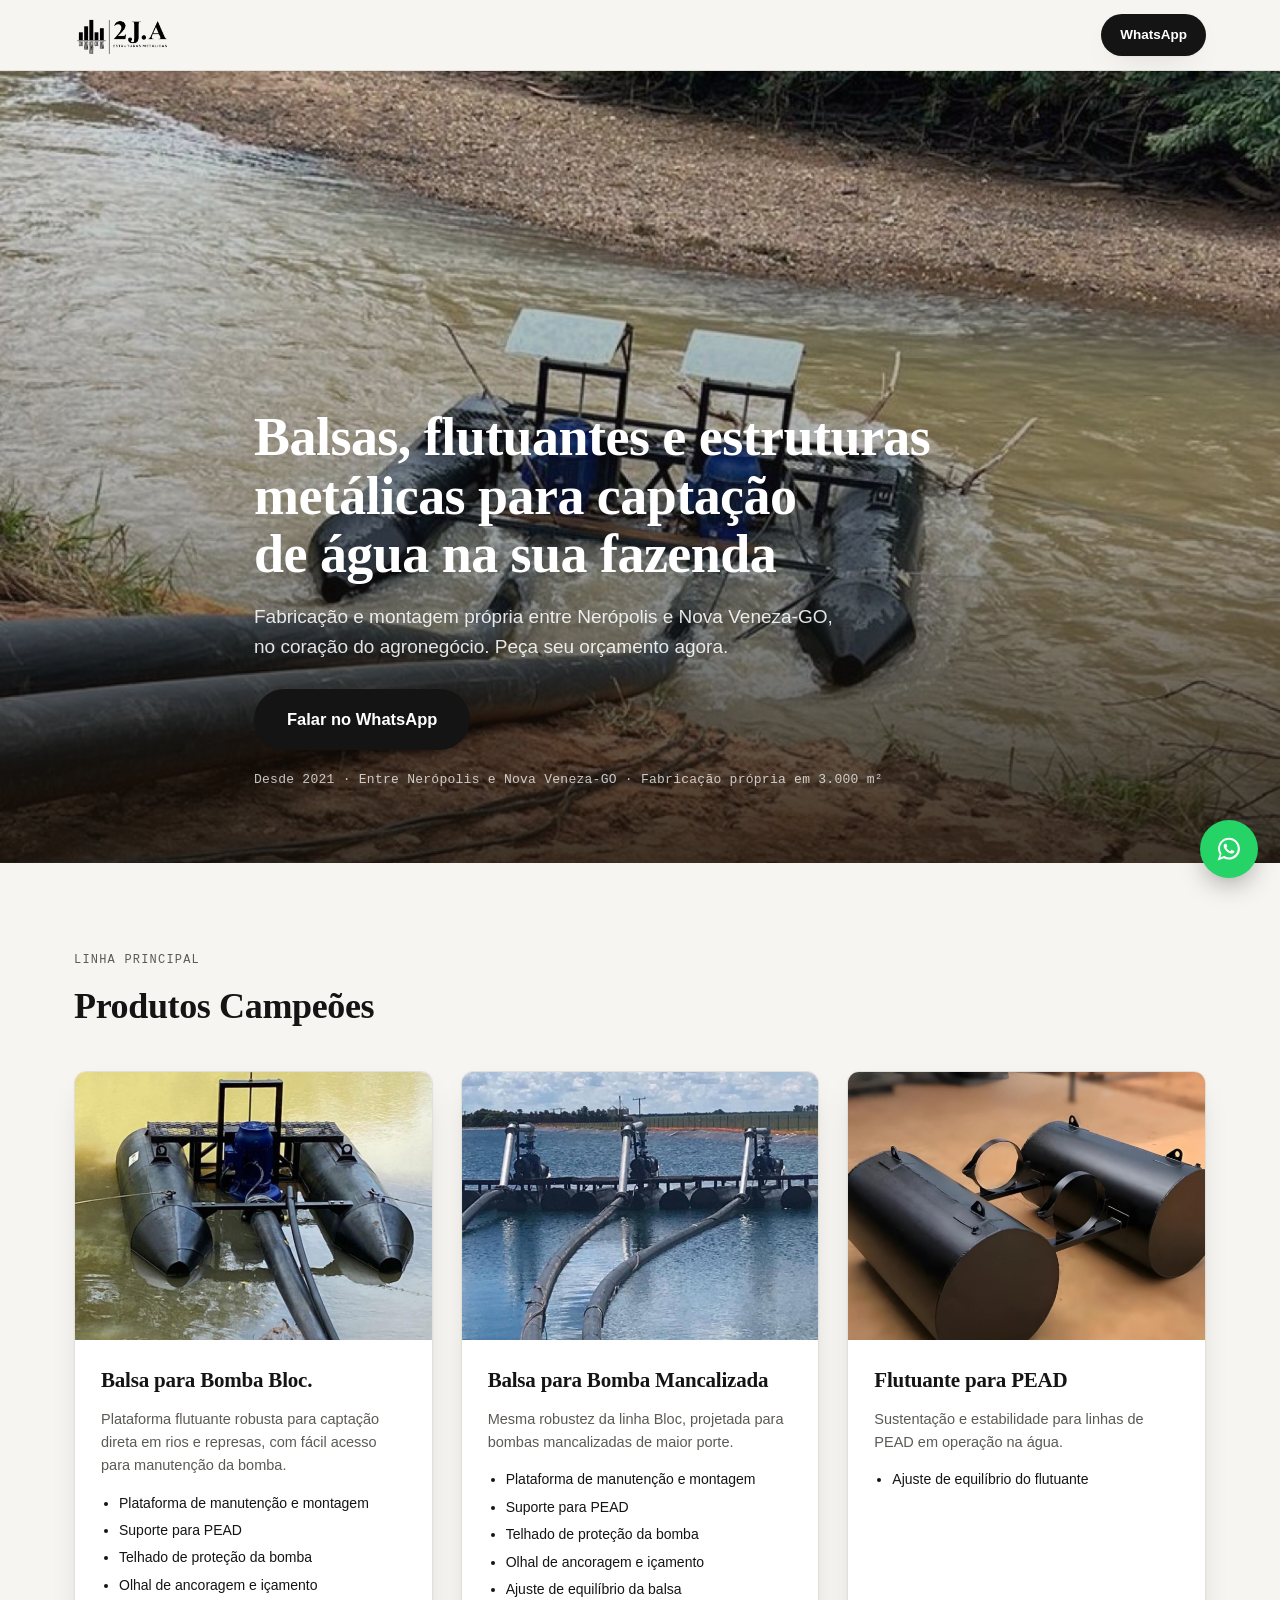
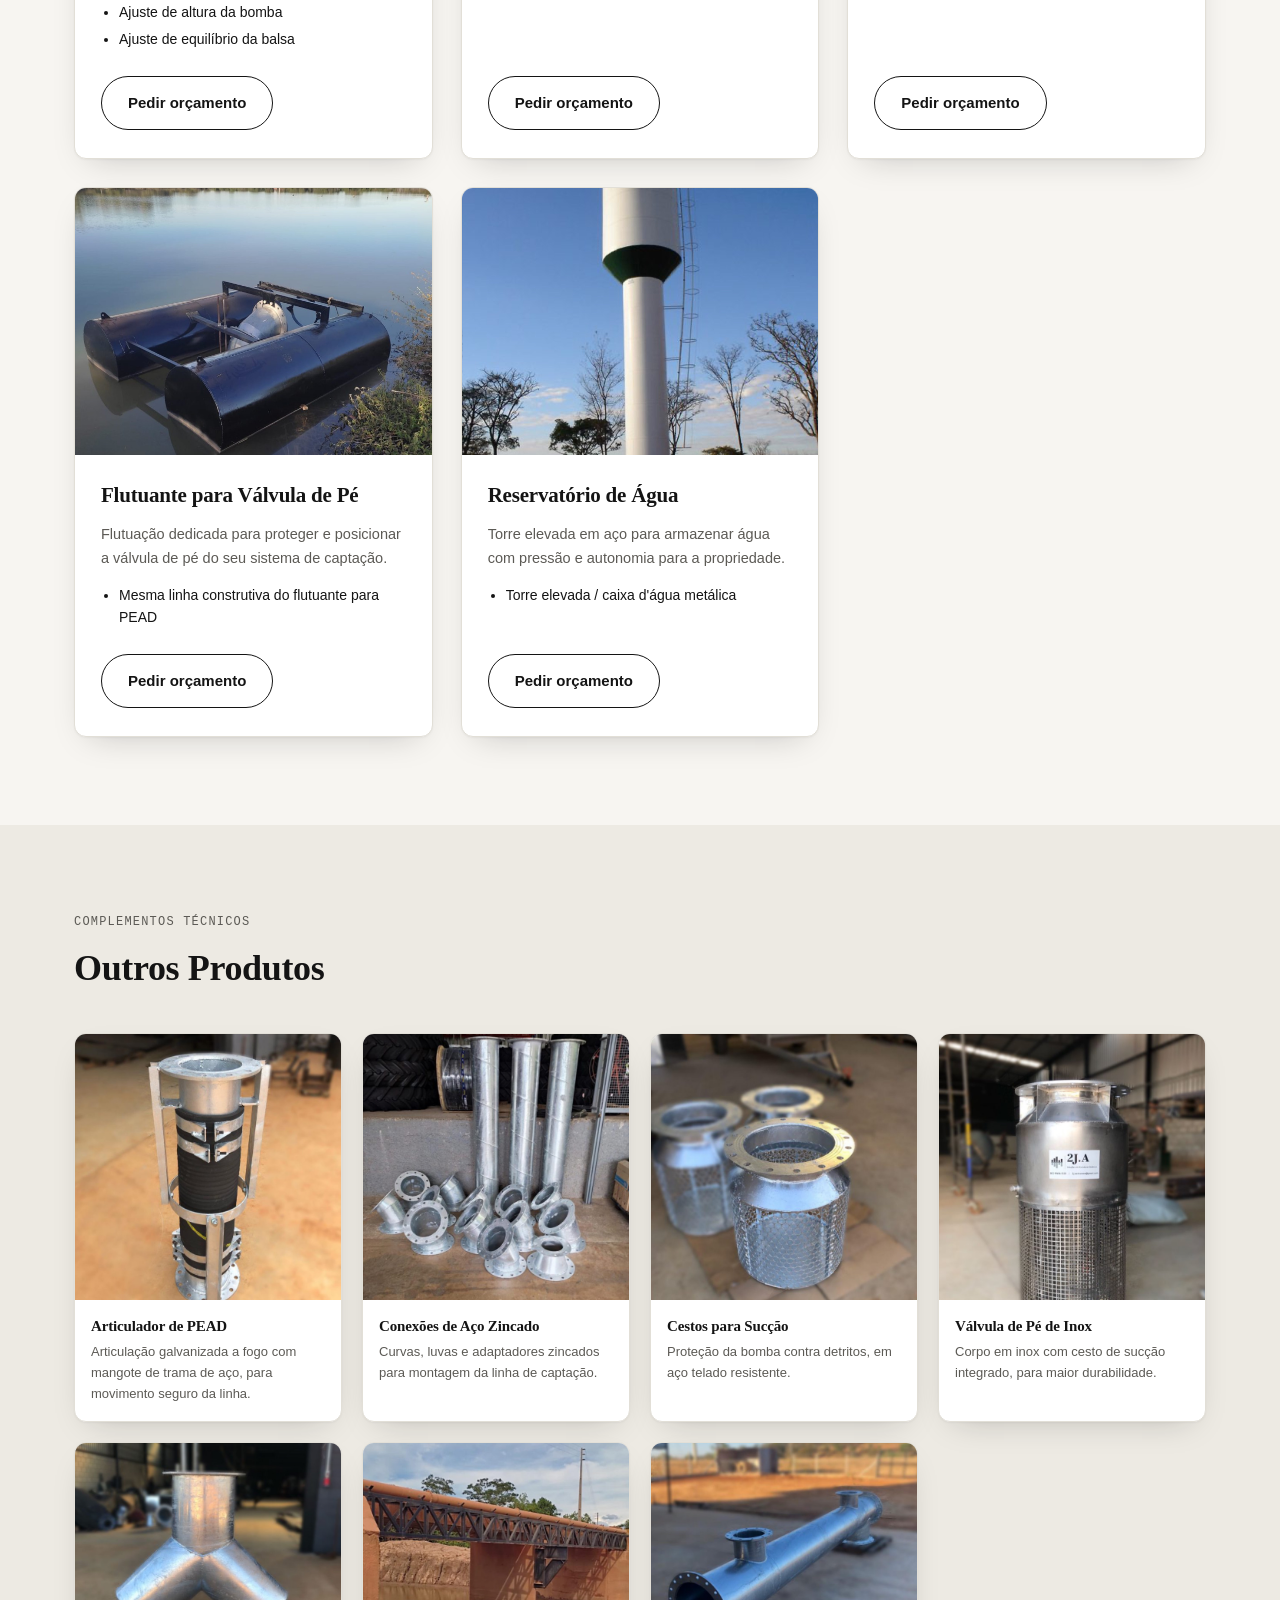
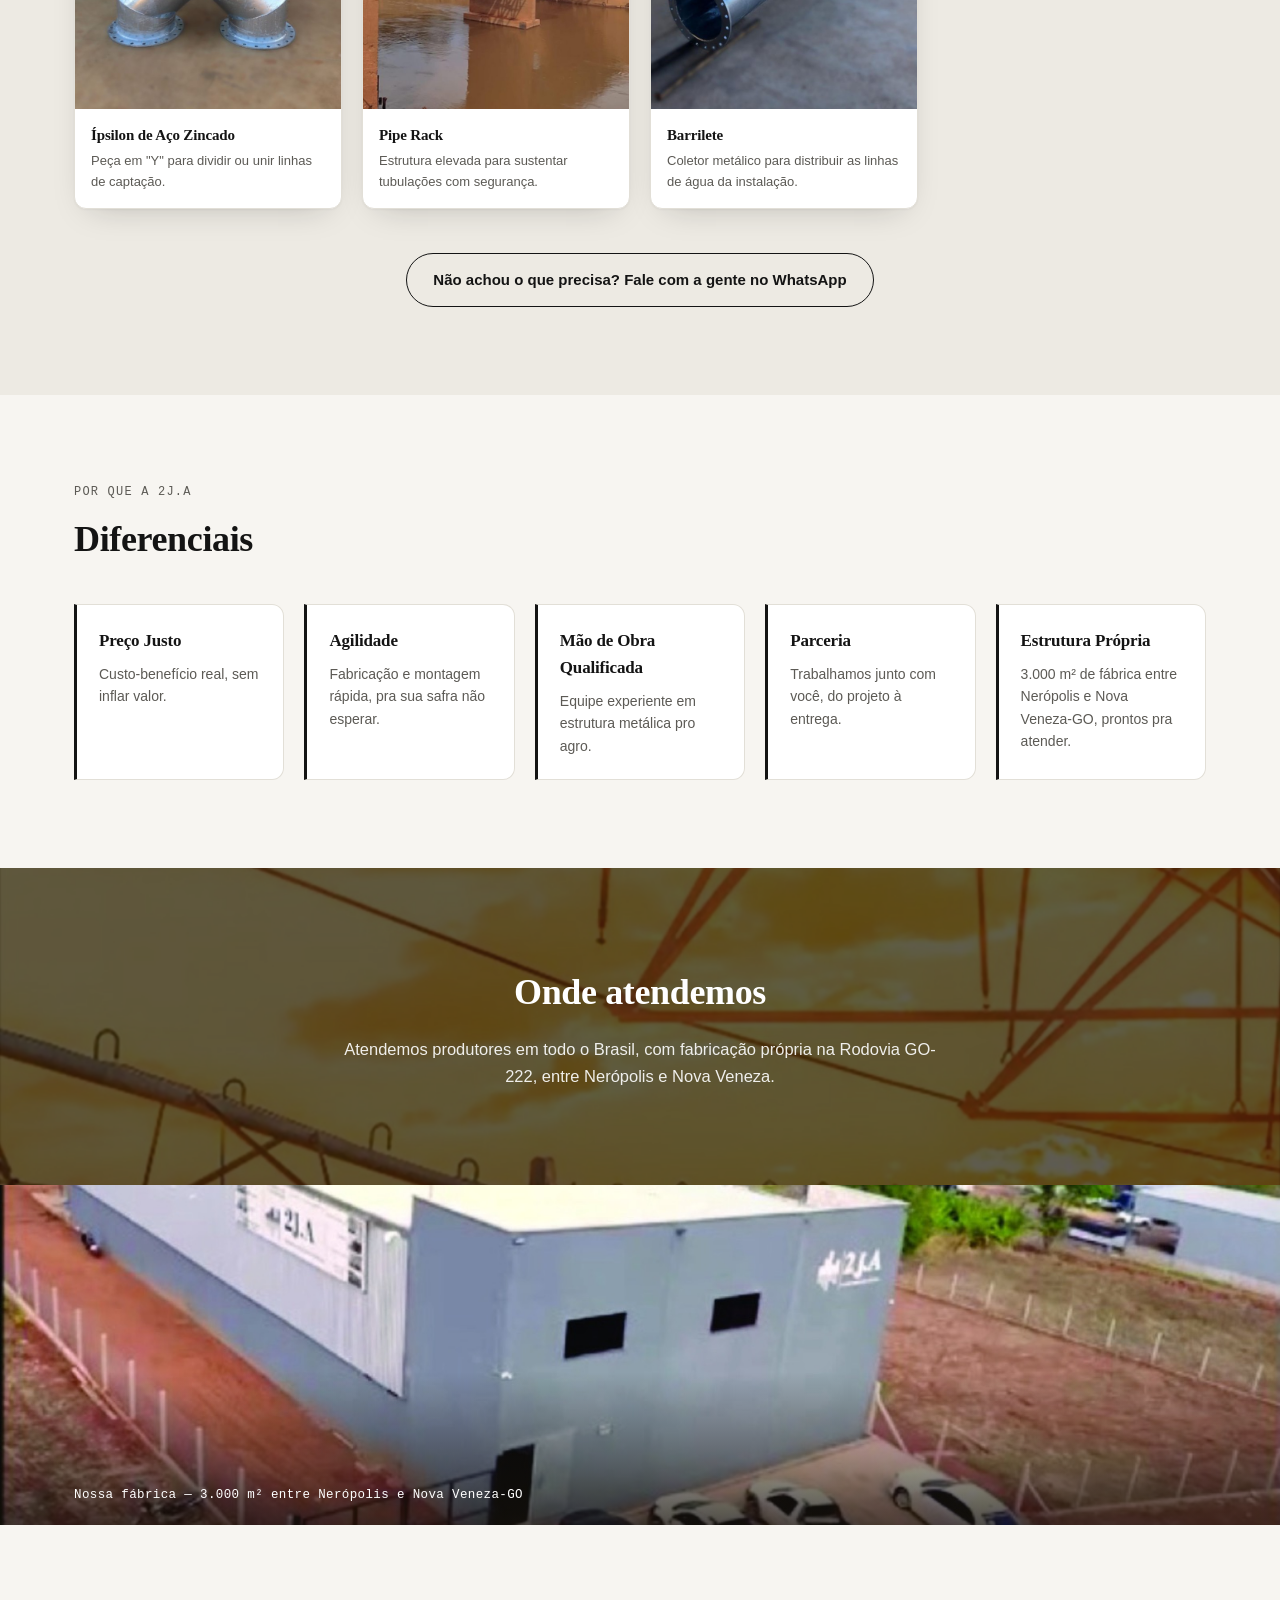
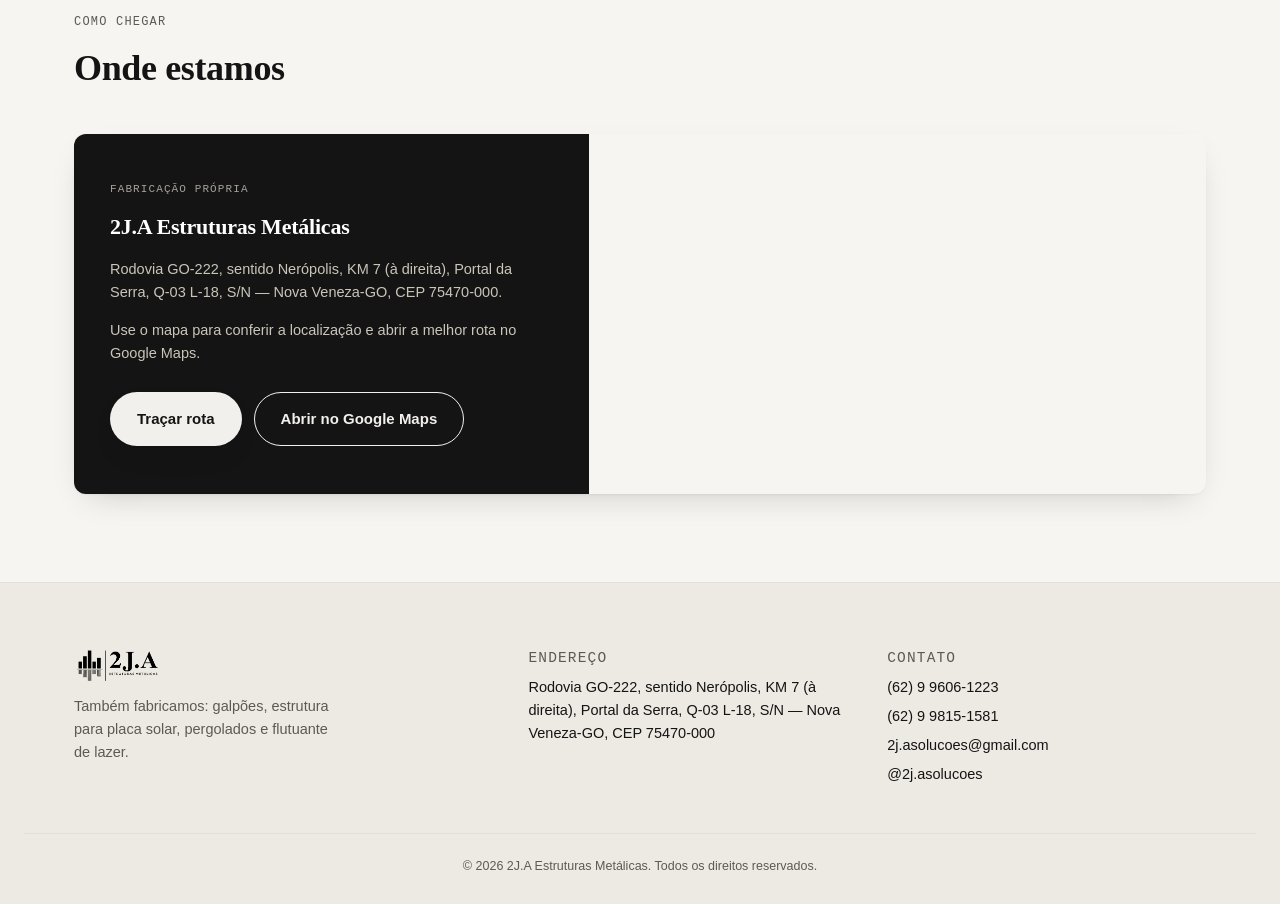
==== index.html @ 4ff26c5c "Implement v1 site + fix logo contrast, monochrome palette, product pages, map - Build index.html/sty" ====
<!DOCTYPE html>
<html lang="pt-BR">
<head>
<meta charset="UTF-8">
<meta name="viewport" content="width=device-width, initial-scale=1.0">
<title>2J.A Estruturas Metálicas | Balsas e Estruturas para Captação de Água na Irrigação — Nerópolis / Nova Veneza, GO</title>
<meta name="description" content="Fabricação de balsas, flutuantes e estruturas metálicas para captação de água na irrigação agrícola. Atendimento em Goiás. Peça seu orçamento no WhatsApp.">
<link rel="stylesheet" href="styles.css">
</head>
<body>

<header class="site-header">
  <div class="wrap header-inner">
    <a href="#topo" class="logo-link">
      <img src="assets/logo/logo_2ja_transparente.png" alt="2J.A Estruturas Metálicas" class="logo-img">
    </a>
    <a href="#" class="btn btn-accent btn-sm" data-wa="Olá! Quero falar com a 2J.A Estruturas Metálicas.">WhatsApp</a>
  </div>
</header>

<main id="topo">

  <!-- 1. HERO -->
  <section class="hero" style="background-image:url('assets/img/hero-balsa-rio.jpg')">
    <div class="hero-scrim"></div>
    <div class="wrap hero-inner">
      <h1 class="hero-headline">Balsas, flutuantes e estruturas metálicas para captação de água na sua fazenda</h1>
      <p class="hero-sub">Fabricação e montagem própria entre Nerópolis e Nova Veneza-GO, no coração do agronegócio. Peça seu orçamento agora.</p>
      <a href="#" class="btn btn-accent btn-lg" data-wa="Olá! Quero falar com a 2J.A Estruturas Metálicas.">Falar no WhatsApp</a>
      <p class="hero-trust">Desde 2021 · Entre Nerópolis e Nova Veneza-GO · Fabricação própria em 3.000 m²</p>
    </div>
  </section>

  <!-- 2. PRODUTOS CAMPEÕES -->
  <section class="section campeoes" id="produtos">
    <div class="wrap">
      <p class="eyebrow">Linha principal</p>
      <h2 class="section-title">Produtos Campeões</h2>

      <div class="champ-grid">

        <article class="champ-card">
          <a href="produtos/balsa-bomba-bloc.html" class="champ-photo" style="background-image:url('assets/img/produto-balsa-bloc.jpg')" aria-label="Ver detalhes: Balsa para Bomba Bloc."></a>
          <div class="champ-body">
            <h3><a href="produtos/balsa-bomba-bloc.html">Balsa para Bomba Bloc.</a></h3>
            <p class="gancho">Plataforma flutuante robusta para captação direta em rios e represas, com fácil acesso para manutenção da bomba.</p>
            <ul class="bullets">
              <li>Plataforma de manutenção e montagem</li>
              <li>Suporte para PEAD</li>
              <li>Telhado de proteção da bomba</li>
              <li>Olhal de ancoragem e içamento</li>
              <li>Ajuste de altura da bomba</li>
              <li>Ajuste de equilíbrio da balsa</li>
            </ul>
            <a href="#" class="btn btn-outline" data-wa="Olá! Vim pelo site e quero um orçamento para a Balsa para Bomba Bloc.">Pedir orçamento</a>
          </div>
        </article>

        <article class="champ-card">
          <a href="produtos/balsa-bomba-mancalizada.html" class="champ-photo" style="background-image:url('assets/img/produto-balsa-mancalizada.jpg')" aria-label="Ver detalhes: Balsa para Bomba Mancalizada"></a>
          <div class="champ-body">
            <h3><a href="produtos/balsa-bomba-mancalizada.html">Balsa para Bomba Mancalizada</a></h3>
            <p class="gancho">Mesma robustez da linha Bloc, projetada para bombas mancalizadas de maior porte.</p>
            <ul class="bullets">
              <li>Plataforma de manutenção e montagem</li>
              <li>Suporte para PEAD</li>
              <li>Telhado de proteção da bomba</li>
              <li>Olhal de ancoragem e içamento</li>
              <li>Ajuste de equilíbrio da balsa</li>
            </ul>
            <a href="#" class="btn btn-outline" data-wa="Olá! Vim pelo site e quero um orçamento para a Balsa para Bomba Mancalizada.">Pedir orçamento</a>
          </div>
        </article>

        <article class="champ-card">
          <a href="produtos/flutuante-pead.html" class="champ-photo" style="background-image:url('assets/img/produto-flutuante-pead.jpg')" aria-label="Ver detalhes: Flutuante para PEAD"></a>
          <div class="champ-body">
            <h3><a href="produtos/flutuante-pead.html">Flutuante para PEAD</a></h3>
            <p class="gancho">Sustentação e estabilidade para linhas de PEAD em operação na água.</p>
            <ul class="bullets">
              <li>Ajuste de equilíbrio do flutuante</li>
            </ul>
            <a href="#" class="btn btn-outline" data-wa="Olá! Vim pelo site e quero um orçamento para o Flutuante para PEAD.">Pedir orçamento</a>
          </div>
        </article>

        <article class="champ-card">
          <a href="produtos/flutuante-valvula-pe.html" class="champ-photo" style="background-image:url('assets/img/produto-flutuante-valvula.jpg')" aria-label="Ver detalhes: Flutuante para Válvula de Pé"></a>
          <div class="champ-body">
            <h3><a href="produtos/flutuante-valvula-pe.html">Flutuante para Válvula de Pé</a></h3>
            <p class="gancho">Flutuação dedicada para proteger e posicionar a válvula de pé do seu sistema de captação.</p>
            <ul class="bullets">
              <li>Mesma linha construtiva do flutuante para PEAD</li>
            </ul>
            <a href="#" class="btn btn-outline" data-wa="Olá! Vim pelo site e quero um orçamento para o Flutuante para Válvula de Pé.">Pedir orçamento</a>
          </div>
        </article>

        <article class="champ-card">
          <a href="produtos/reservatorio-agua.html" class="champ-photo" style="background-image:url('assets/img/produto-reservatorio.jpg')" aria-label="Ver detalhes: Reservatório de Água"></a>
          <div class="champ-body">
            <h3><a href="produtos/reservatorio-agua.html">Reservatório de Água</a></h3>
            <p class="gancho">Torre elevada em aço para armazenar água com pressão e autonomia para a propriedade.</p>
            <ul class="bullets">
              <li>Torre elevada / caixa d'água metálica</li>
            </ul>
            <a href="#" class="btn btn-outline" data-wa="Olá! Vim pelo site e quero um orçamento para um Reservatório de Água.">Pedir orçamento</a>
          </div>
        </article>

      </div>
    </div>
  </section>

  <!-- 3. OUTROS PRODUTOS -->
  <section class="section outros">
    <div class="wrap">
      <p class="eyebrow">Complementos técnicos</p>
      <h2 class="section-title">Outros Produtos</h2>

      <div class="outros-grid">
        <a class="outros-item" href="produtos/articulador-pead.html">
          <div class="outros-photo" style="background-image:url('assets/img/outros-articulador-pead.jpg')"></div>
          <h4>Articulador de PEAD</h4>
          <p>Articulação galvanizada a fogo com mangote de trama de aço, para movimento seguro da linha.</p>
        </a>
        <a class="outros-item" href="produtos/conexoes-aco-zincado.html">
          <div class="outros-photo" style="background-image:url('assets/img/outros-conexoes-zincado.jpg')"></div>
          <h4>Conexões de Aço Zincado</h4>
          <p>Curvas, luvas e adaptadores zincados para montagem da linha de captação.</p>
        </a>
        <a class="outros-item" href="produtos/cestos-succao.html">
          <div class="outros-photo" style="background-image:url('assets/img/outros-cestos-succao.jpg')"></div>
          <h4>Cestos para Sucção</h4>
          <p>Proteção da bomba contra detritos, em aço telado resistente.</p>
        </a>
        <a class="outros-item" href="produtos/valvula-pe-inox.html">
          <div class="outros-photo" style="background-image:url('assets/img/outros-valvula-inox.jpg')"></div>
          <h4>Válvula de Pé de Inox</h4>
          <p>Corpo em inox com cesto de sucção integrado, para maior durabilidade.</p>
        </a>
        <a class="outros-item" href="produtos/ipsilon-aco-zincado.html">
          <div class="outros-photo" style="background-image:url('assets/img/outros-ipsilon-zincado.jpg')"></div>
          <h4>Ípsilon de Aço Zincado</h4>
          <p>Peça em "Y" para dividir ou unir linhas de captação.</p>
        </a>
        <a class="outros-item" href="produtos/pipe-rack.html">
          <div class="outros-photo" style="background-image:url('assets/img/outros-pipe-rack.jpg')"></div>
          <h4>Pipe Rack</h4>
          <p>Estrutura elevada para sustentar tubulações com segurança.</p>
        </a>
        <a class="outros-item" href="produtos/barrilete.html">
          <div class="outros-photo" style="background-image:url('assets/img/outros-barrilete.jpg')"></div>
          <h4>Barrilete</h4>
          <p>Coletor metálico para distribuir as linhas de água da instalação.</p>
        </a>
      </div>

      <div class="outros-cta">
        <a href="#" class="btn btn-outline" data-wa="Olá! Vim pelo site da 2J.A e quero saber mais sobre os produtos de vocês.">Não achou o que precisa? Fale com a gente no WhatsApp</a>
      </div>
    </div>
  </section>

  <!-- 4. DIFERENCIAIS -->
  <section class="section diferenciais">
    <div class="wrap">
      <p class="eyebrow">Por que a 2J.A</p>
      <h2 class="section-title">Diferenciais</h2>

      <div class="dif-grid">
        <div class="dif-card">
          <h3>Preço Justo</h3>
          <p>Custo-benefício real, sem inflar valor.</p>
        </div>
        <div class="dif-card">
          <h3>Agilidade</h3>
          <p>Fabricação e montagem rápida, pra sua safra não esperar.</p>
        </div>
        <div class="dif-card">
          <h3>Mão de Obra Qualificada</h3>
          <p>Equipe experiente em estrutura metálica pro agro.</p>
        </div>
        <div class="dif-card">
          <h3>Parceria</h3>
          <p>Trabalhamos junto com você, do projeto à entrega.</p>
        </div>
        <div class="dif-card">
          <h3>Estrutura Própria</h3>
          <p>3.000 m² de fábrica entre Nerópolis e Nova Veneza-GO, prontos pra atender.</p>
        </div>
      </div>
    </div>
  </section>

  <!-- 5. AREA DE ATUACAO -->
  <section class="atuacao" style="background-image:url('assets/img/area-atuacao-bg.jpg')">
    <div class="atuacao-scrim"></div>
    <div class="wrap atuacao-inner">
      <h2 class="section-title">Onde atendemos</h2>
      <p>Atendemos produtores em todo o Brasil, com fabricação própria na Rodovia GO-222, entre Nerópolis e Nova Veneza.</p>
    </div>
  </section>

  <!-- FABRICA -->
  <div class="fabrica-band" style="background-image:url('assets/img/fabrica-aerea.jpg')">
    <div class="fabrica-caption">Nossa fábrica — 3.000 m² entre Nerópolis e Nova Veneza-GO</div>
  </div>

  <!-- LOCALIZACAO -->
  <section class="section local">
    <div class="wrap">
      <p class="eyebrow">Como chegar</p>
      <h2 class="section-title">Onde estamos</h2>

      <div class="local-grid">
        <div class="local-card">
          <p class="local-eyebrow">Fabricação própria</p>
          <h3>2J.A Estruturas Metálicas</h3>
          <p class="local-endereco">Rodovia GO-222, sentido Nerópolis, KM 7 (à direita), Portal da Serra, Q-03 L-18, S/N — Nova Veneza-GO, CEP 75470-000.</p>
          <p class="local-endereco">Use o mapa para conferir a localização e abrir a melhor rota no Google Maps.</p>
          <div class="local-actions">
            <a class="btn btn-accent" href="https://www.google.com/maps/dir/?api=1&destination=Rodovia%20GO-222%2C%20Km%207%2C%20Portal%20da%20Serra%2C%20Nova%20Veneza%20-%20GO%2C%2075470-000" target="_blank" rel="noopener">Traçar rota</a>
            <a class="btn btn-outline" href="https://www.google.com/maps/search/?api=1&query=Rodovia%20GO-222%2C%20Km%207%2C%20Portal%20da%20Serra%2C%20Nova%20Veneza%20-%20GO%2C%2075470-000" target="_blank" rel="noopener">Abrir no Google Maps</a>
          </div>
        </div>
        <div class="local-map">
          <iframe
            src="https://www.openstreetmap.org/export/embed.html?bbox=-49.300%2C-16.409%2C-49.240%2C-16.369&layer=mapnik&marker=-16.389%2C-49.270"
            title="Mapa aproximado — 2J.A Estruturas Metálicas, Rodovia GO-222 entre Nerópolis e Nova Veneza-GO"
            loading="lazy"></iframe>
        </div>
      </div>
    </div>
  </section>

</main>

<!-- 6. RODAPE -->
<footer class="site-footer">
  <div class="wrap footer-inner">

    <div class="footer-col">
      <img src="assets/logo/logo_2ja_transparente.png" alt="2J.A Estruturas Metálicas" class="footer-logo">
      <p class="footer-extra">Também fabricamos: galpões, estrutura para placa solar, pergolados e flutuante de lazer.</p>
    </div>

    <div class="footer-col">
      <p class="footer-label">Endereço</p>
      <p>Rodovia GO-222, sentido Nerópolis, KM 7 (à direita), Portal da Serra, Q-03 L-18, S/N — Nova Veneza-GO, CEP 75470-000</p>
    </div>

    <div class="footer-col">
      <p class="footer-label">Contato</p>
      <p><a href="#" data-wa="Olá! Quero falar com a 2J.A Estruturas Metálicas.">(62) 9 9606-1223</a></p>
      <p><a href="#" data-wa="Olá! Quero falar com a 2J.A Estruturas Metálicas.">(62) 9 9815-1581</a></p>
      <p><a href="mailto:2j.asolucoes@gmail.com">2j.asolucoes@gmail.com</a></p>
      <p><a href="https://instagram.com/2j.asolucoes" target="_blank" rel="noopener">@2j.asolucoes</a></p>
    </div>

  </div>
  <p class="copyright">© 2026 2J.A Estruturas Metálicas. Todos os direitos reservados.</p>
</footer>

<a href="#" class="wa-float" data-wa="Olá! Quero falar com a 2J.A Estruturas Metálicas." aria-label="Falar no WhatsApp">
  <svg viewBox="0 0 32 32" width="28" height="28" fill="currentColor" aria-hidden="true"><path d="M16.001 3C9.11 3 3.5 8.607 3.5 15.5c0 2.44.71 4.71 1.94 6.63L3 29l7.05-2.4a12.4 12.4 0 0 0 5.95 1.5c6.89 0 12.5-5.607 12.5-12.5S22.89 3 16 3zm0 22.6c-1.94 0-3.75-.53-5.3-1.46l-.38-.22-4.19 1.43 1.4-4.09-.25-.4a10.05 10.05 0 0 1-1.56-5.36c0-5.6 4.55-10.15 10.15-10.15s10.15 4.55 10.15 10.15S21.6 25.6 16 25.6zm5.55-7.6c-.3-.15-1.78-.88-2.06-.98-.28-.1-.48-.15-.68.15-.2.3-.78.98-.96 1.18-.18.2-.35.22-.65.08-.3-.15-1.27-.47-2.42-1.5-.9-.8-1.5-1.79-1.68-2.09-.18-.3-.02-.46.13-.6.14-.14.3-.35.45-.53.15-.18.2-.3.3-.5.1-.2.05-.38-.02-.53-.08-.15-.68-1.65-.94-2.26-.25-.6-.5-.5-.68-.51h-.58c-.2 0-.53.08-.8.38-.28.3-1.05 1.02-1.05 2.5s1.08 2.9 1.23 3.1c.15.2 2.13 3.25 5.16 4.56.72.31 1.28.5 1.72.64.72.23 1.38.2 1.9.12.58-.09 1.78-.73 2.03-1.43.25-.7.25-1.3.18-1.43-.08-.13-.28-.2-.58-.35z"/></svg>
</a>

<script src="script.js"></script>
</body>
</html>
---- styles.css ----
:root{
  --bg:#F7F5F1;
  --surface:#FFFFFF;
  --surface-2:#EDEAE3;
  --text:#141414;
  --text-muted:#5C5A55;
  --accent:#141414;
  --accent-ink:#FFFFFF;
  --accent-2:#5C5A55;
  --line:#E2DFD7;
  --line-strong:#C9C5B9;
  --shadow:0 1px 2px rgba(20,20,20,.04), 0 12px 32px -16px rgba(20,20,20,.25);
  --radius:12px;
  --font-display:Georgia,"Iowan Old Style","Palatino Linotype",serif;
  --font-body:-apple-system,BlinkMacSystemFont,"Segoe UI",Roboto,Helvetica,Arial,sans-serif;
  --font-data:ui-monospace,"SF Mono",Menlo,Consolas,monospace;
}

@media (prefers-color-scheme: dark){
  :root{
    --bg:#141414;
    --surface:#1C1C1C;
    --surface-2:#242424;
    --text:#F2F0EC;
    --text-muted:#A6A29A;
    --accent:#F2F0EC;
    --accent-ink:#141414;
    --accent-2:#A6A29A;
    --line:#333333;
    --line-strong:#444444;
    --shadow:0 1px 2px rgba(0,0,0,.35), 0 12px 32px -16px rgba(0,0,0,.6);
  }
}

*{box-sizing:border-box;}
html{scroll-behavior:smooth;}
body{
  margin:0;
  background:var(--bg);
  color:var(--text);
  font-family:var(--font-body);
  font-size:16px;
  line-height:1.6;
  -webkit-font-smoothing:antialiased;
}
img{max-width:100%;display:block;}
a{color:inherit;}
.wrap{max-width:1180px;margin:0 auto;padding:0 24px;}

h1,h2,h3,h4{font-family:var(--font-display);font-weight:700;margin:0 0 .5em;letter-spacing:-.01em;}
p{margin:0 0 1em;}

.eyebrow{
  font-family:var(--font-data);
  font-size:12px;
  letter-spacing:.1em;
  text-transform:uppercase;
  color:var(--accent-2);
  margin:0 0 8px;
}
.section-title{font-size:clamp(26px,3.2vw,36px);margin-bottom:.4em;}

/* ---- Buttons ---- */
.btn{
  display:inline-flex;
  align-items:center;
  justify-content:center;
  gap:8px;
  text-decoration:none;
  font-family:var(--font-body);
  font-weight:600;
  border-radius:100px;
  padding:14px 26px;
  font-size:15px;
  border:1.5px solid transparent;
  cursor:pointer;
  transition:transform .15s ease, box-shadow .15s ease, background .15s ease;
}
.btn:hover{transform:translateY(-1px);}
.btn-accent{background:var(--accent);color:var(--accent-ink);box-shadow:var(--shadow);}
.btn-accent:hover{box-shadow:0 16px 32px -14px rgba(20,20,20,.45);}
.btn-outline{background:transparent;border-color:var(--accent);color:var(--accent);}
.btn-outline:hover{background:var(--accent);color:var(--accent-ink);}
.btn-sm{padding:9px 18px;font-size:13.5px;}
.btn-lg{padding:16px 32px;font-size:16.5px;}

/* ---- Header ---- */
.site-header{
  position:sticky;top:0;z-index:50;
  background:color-mix(in srgb, var(--bg) 88%, transparent);
  backdrop-filter:blur(10px);
  border-bottom:1px solid var(--line);
}
.header-inner{display:flex;align-items:center;justify-content:space-between;padding:14px 24px;}
.logo-img{height:38px;width:auto;filter:brightness(0) saturate(100%);}
@media (prefers-color-scheme: dark){ .logo-img{filter:none;} }

/* ---- Hero ---- */
.hero{
  position:relative;
  min-height:88vh;
  display:flex;
  align-items:flex-end;
  background-size:cover;
  background-position:center;
  color:#fff;
}
.hero-scrim{
  position:absolute;inset:0;
  background:linear-gradient(180deg, rgba(20,16,10,.15) 0%, rgba(20,16,10,.35) 55%, rgba(20,16,10,.82) 100%);
}
.hero-inner{position:relative;padding:64px 24px 72px;max-width:820px;}
.hero-headline{
  font-size:clamp(32px,5vw,54px);
  line-height:1.08;
  margin-bottom:.35em;
  text-wrap:balance;
}
.hero-sub{font-size:clamp(16px,1.6vw,19px);color:rgba(255,255,255,.88);max-width:56ch;margin-bottom:1.4em;}
.hero-trust{
  margin:20px 0 0;
  font-family:var(--font-data);
  font-size:13px;
  letter-spacing:.02em;
  color:rgba(255,255,255,.75);
}

/* ---- Sections ---- */
.section{padding:88px 0;}
.section.outros{background:var(--surface-2);}

/* ---- Champion cards ---- */
.champ-grid{
  display:grid;
  grid-template-columns:repeat(auto-fit, minmax(300px,1fr));
  gap:28px;
  margin-top:36px;
}
.champ-card{
  background:var(--surface);
  border:1px solid var(--line);
  border-radius:var(--radius);
  overflow:hidden;
  box-shadow:var(--shadow);
  display:flex;
  flex-direction:column;
}
.champ-photo{
  display:block;
  aspect-ratio:4/3;
  background-size:cover;
  background-position:center;
  transition:opacity .15s ease;
}
.champ-photo:hover{opacity:.88;}
.champ-body{padding:24px 26px 28px;display:flex;flex-direction:column;flex:1;}
.champ-body h3{font-size:21px;}
.champ-body h3 a{text-decoration:none;color:inherit;}
.champ-body h3 a:hover{color:var(--accent-2);}
.gancho{color:var(--text-muted);font-size:14.5px;margin-bottom:14px;}
.bullets{margin:0 0 20px;padding-left:18px;font-size:14px;color:var(--text);flex:1;}
.bullets li{margin-bottom:5px;}
.champ-body .btn{align-self:flex-start;}

/* ---- Outros produtos ---- */
.outros-grid{
  display:grid;
  grid-template-columns:repeat(auto-fill, minmax(220px,1fr));
  gap:20px;
  margin-top:36px;
}
.outros-item{
  display:block;
  background:var(--surface);
  border:1px solid var(--line);
  border-radius:var(--radius);
  overflow:hidden;
  box-shadow:var(--shadow);
  text-decoration:none;
  color:inherit;
  transition:transform .15s ease, box-shadow .15s ease;
}
.outros-item:hover{transform:translateY(-2px);box-shadow:0 16px 32px -16px rgba(20,20,20,.35);}
.outros-photo{aspect-ratio:1/1;background-size:cover;background-position:center;}
.outros-item h4{font-size:15px;margin:14px 16px 4px;}
.outros-item p{font-size:13px;color:var(--text-muted);margin:0 16px 16px;}
.outros-cta{text-align:center;margin-top:44px;}

/* ---- Diferenciais ---- */
.dif-grid{
  display:grid;
  grid-template-columns:repeat(auto-fit, minmax(200px,1fr));
  gap:20px;
  margin-top:36px;
}
.dif-card{
  background:var(--surface);
  border:1px solid var(--line);
  border-left:3px solid var(--accent);
  border-radius:0 var(--radius) var(--radius) 0;
  padding:22px 22px;
}
.dif-card h3{font-size:17px;}
.dif-card p{font-size:14px;color:var(--text-muted);margin:0;}

/* ---- Area de atuacao ---- */
.atuacao{
  position:relative;
  background-size:cover;
  background-position:center;
  color:#fff;
  padding:96px 0;
}
.atuacao-scrim{position:absolute;inset:0;background:rgba(20,16,10,.68);}
.atuacao-inner{position:relative;text-align:center;max-width:640px;margin:0 auto;}
.atuacao-inner h2{color:#fff;}
.atuacao-inner p{color:rgba(255,255,255,.9);font-size:16.5px;margin:0;}

/* ---- Fabrica band ---- */
.fabrica-band{
  position:relative;
  height:340px;
  background-size:cover;
  background-position:center;
  display:flex;
  align-items:flex-end;
}
.fabrica-band::before{
  content:"";
  position:absolute;inset:0;
  background:linear-gradient(0deg, rgba(20,16,10,.75) 0%, rgba(20,16,10,0) 45%);
}
.fabrica-caption{
  position:relative;
  color:#fff;
  font-family:var(--font-data);
  font-size:12.5px;
  letter-spacing:.03em;
  padding:20px 24px;
  max-width:1180px;
  margin:0 auto;
  width:100%;
  box-sizing:border-box;
}

/* ---- Localizacao ---- */
.local-grid{
  display:grid;
  grid-template-columns:1fr 1.2fr;
  gap:0;
  margin-top:36px;
  border-radius:var(--radius);
  overflow:hidden;
  box-shadow:var(--shadow);
}
.local-card{
  background:#141414;
  color:#F2F0EC;
  padding:40px 36px;
  display:flex;
  flex-direction:column;
  justify-content:center;
}
.local-eyebrow{
  font-family:var(--font-data);
  font-size:11px;
  letter-spacing:.1em;
  text-transform:uppercase;
  color:#A6A29A;
  margin-bottom:10px;
}
.local-card h3{color:#fff;font-size:22px;margin-bottom:14px;}
.local-endereco{color:#C9C5B9;font-size:14.5px;}
.local-actions{display:flex;flex-wrap:wrap;gap:12px;margin-top:12px;}
.local-card .btn-accent{background:#F2F0EC;color:#141414;}
.local-card .btn-outline{border-color:#F2F0EC;color:#F2F0EC;}
.local-card .btn-outline:hover{background:#F2F0EC;color:#141414;}
.local-map{min-height:360px;}
.local-map iframe{width:100%;height:100%;min-height:360px;border:0;display:block;}

@media (max-width:800px){
  .local-grid{grid-template-columns:1fr;}
  .local-map{min-height:280px;}
}

/* ---- Pagina de produto (detalhe) ---- */
.voltar-link{
  display:inline-block;
  font-family:var(--font-data);
  font-size:13px;
  color:var(--text-muted);
  text-decoration:none;
  margin-bottom:28px;
}
.voltar-link:hover{color:var(--accent);}
.produto-grid{
  display:grid;
  grid-template-columns:1.1fr 1fr;
  gap:48px;
  align-items:center;
}
.produto-foto{
  aspect-ratio:4/3;
  background-size:cover;
  background-position:center;
  border-radius:var(--radius);
  box-shadow:var(--shadow);
}
.produto-info h1{font-size:clamp(28px,3.4vw,38px);margin-bottom:.4em;}
.gancho-lg{font-size:16.5px;color:var(--text-muted);margin-bottom:24px;}
.bullets-lg{margin:0 0 28px;padding-left:20px;font-size:15px;}
.bullets-lg li{margin-bottom:8px;}

@media (max-width:800px){
  .produto-grid{grid-template-columns:1fr;gap:28px;}
}

/* ---- Footer ---- */
.site-footer{background:var(--surface-2);border-top:1px solid var(--line);padding:64px 0 28px;}
.footer-inner{
  display:grid;
  grid-template-columns:1.3fr 1fr 1fr;
  gap:40px;
  margin-bottom:40px;
}
.footer-logo{height:34px;width:auto;margin-bottom:14px;filter:brightness(0) saturate(100%);}
@media (prefers-color-scheme: dark){ .footer-logo{filter:none;} }
.footer-extra{font-size:13px;color:var(--text-muted);max-width:32ch;}
.footer-label{
  font-family:var(--font-data);
  font-size:11px;
  letter-spacing:.08em;
  text-transform:uppercase;
  color:var(--text-muted);
  margin-bottom:10px;
}
.footer-col p{font-size:14.5px;margin:0 0 6px;}
.footer-col a{text-decoration:none;}
.footer-col a:hover{color:var(--accent);}
.copyright{
  text-align:center;
  font-size:12.5px;
  color:var(--text-muted);
  border-top:1px solid var(--line);
  padding-top:22px;
  margin:0 24px;
}

/* ---- Floating WhatsApp ---- */
.wa-float{
  position:fixed;
  right:22px;
  bottom:22px;
  z-index:60;
  width:58px;height:58px;
  border-radius:50%;
  background:#25D366;
  color:#fff;
  display:flex;
  align-items:center;
  justify-content:center;
  box-shadow:0 10px 28px -8px rgba(0,0,0,.45);
  text-decoration:none;
  transition:transform .15s ease;
}
.wa-float:hover{transform:scale(1.06);}

@media (max-width:640px){
  .footer-inner{grid-template-columns:1fr;gap:28px;}
  .section{padding:64px 0;}
  .hero{min-height:78vh;}
}
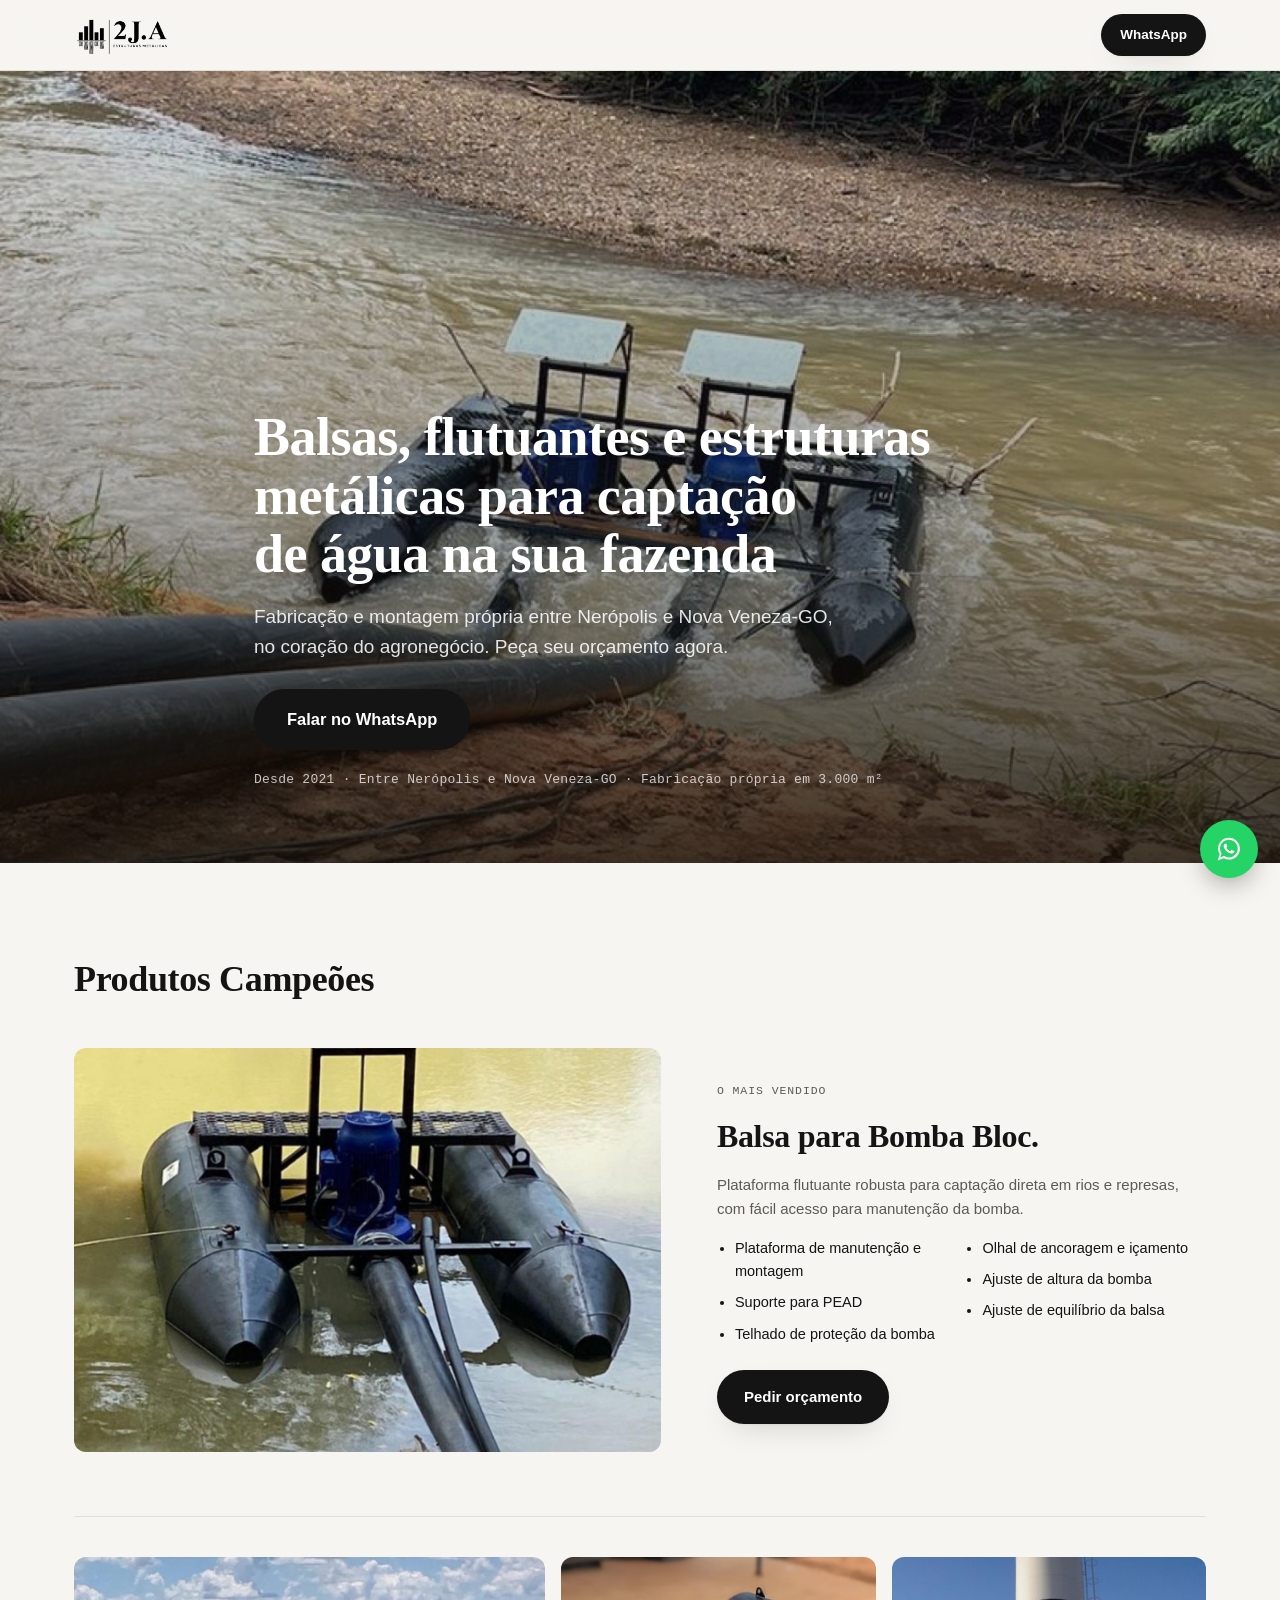
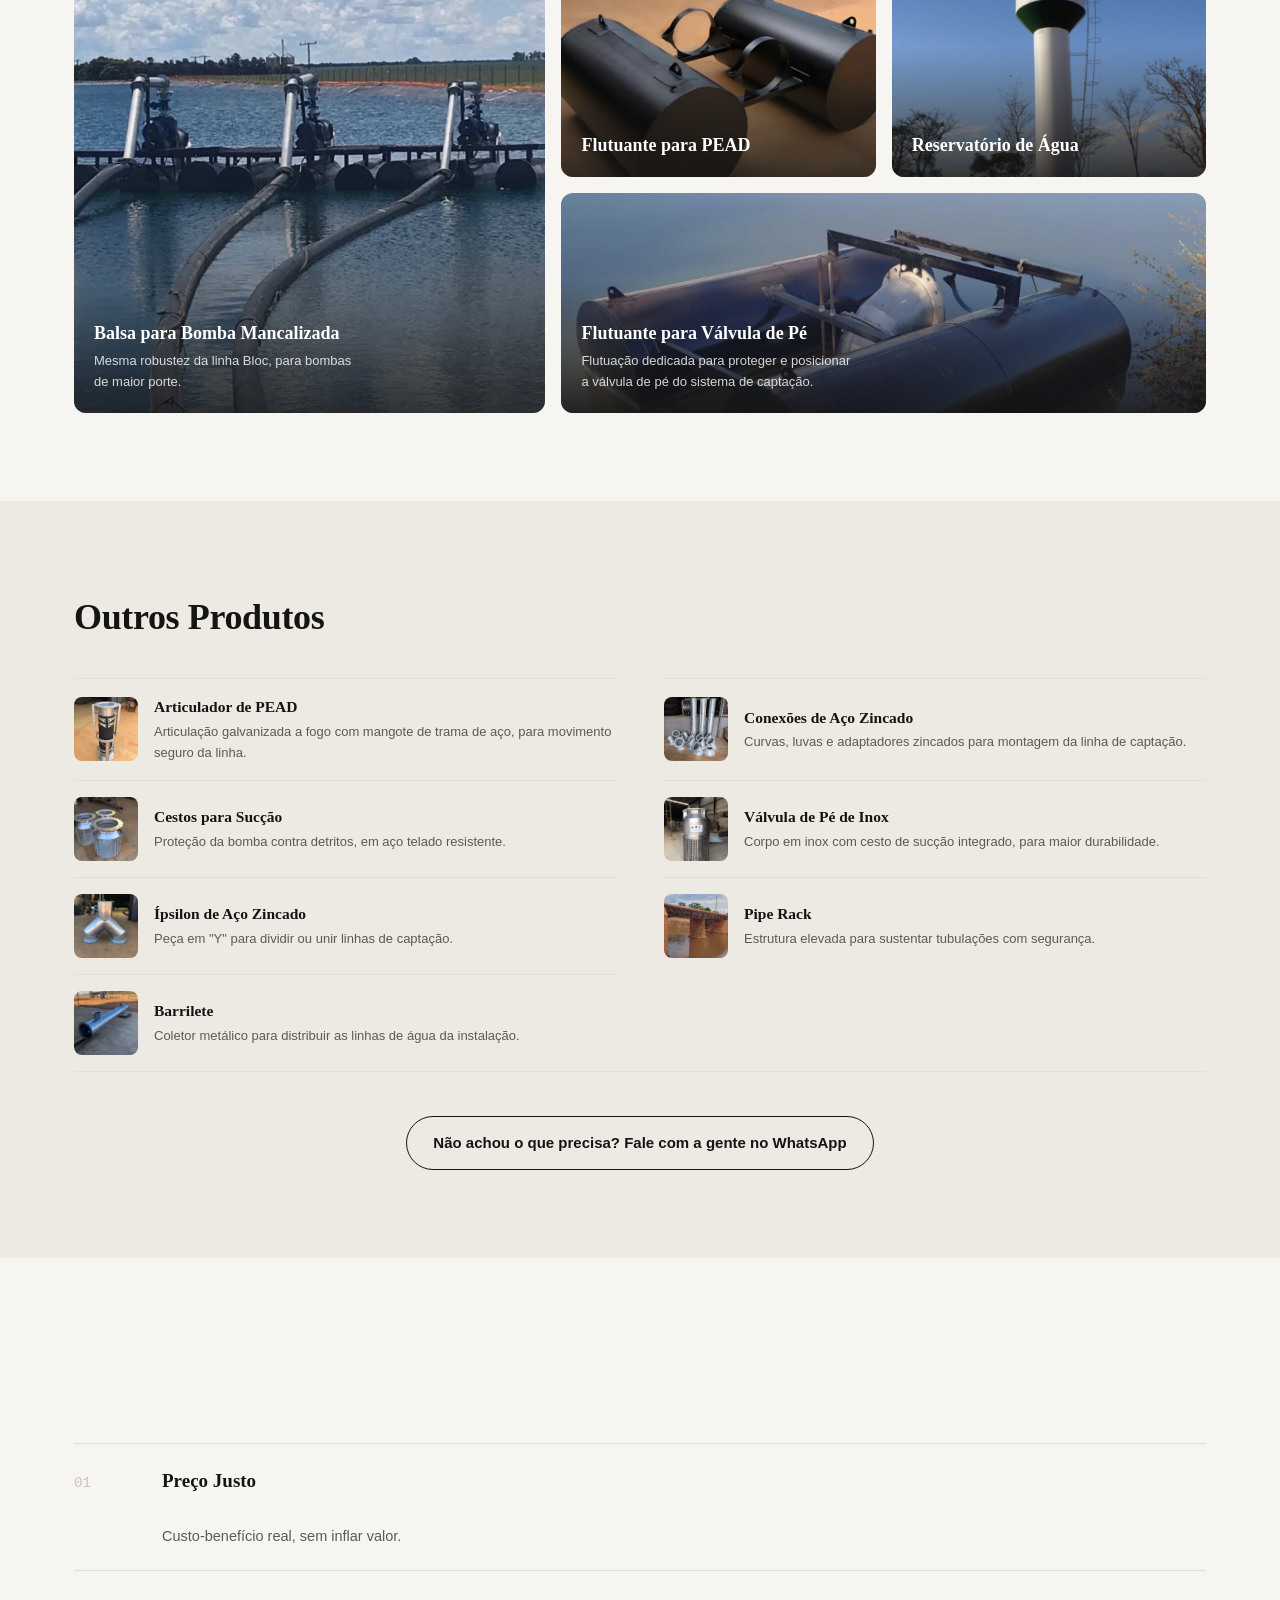
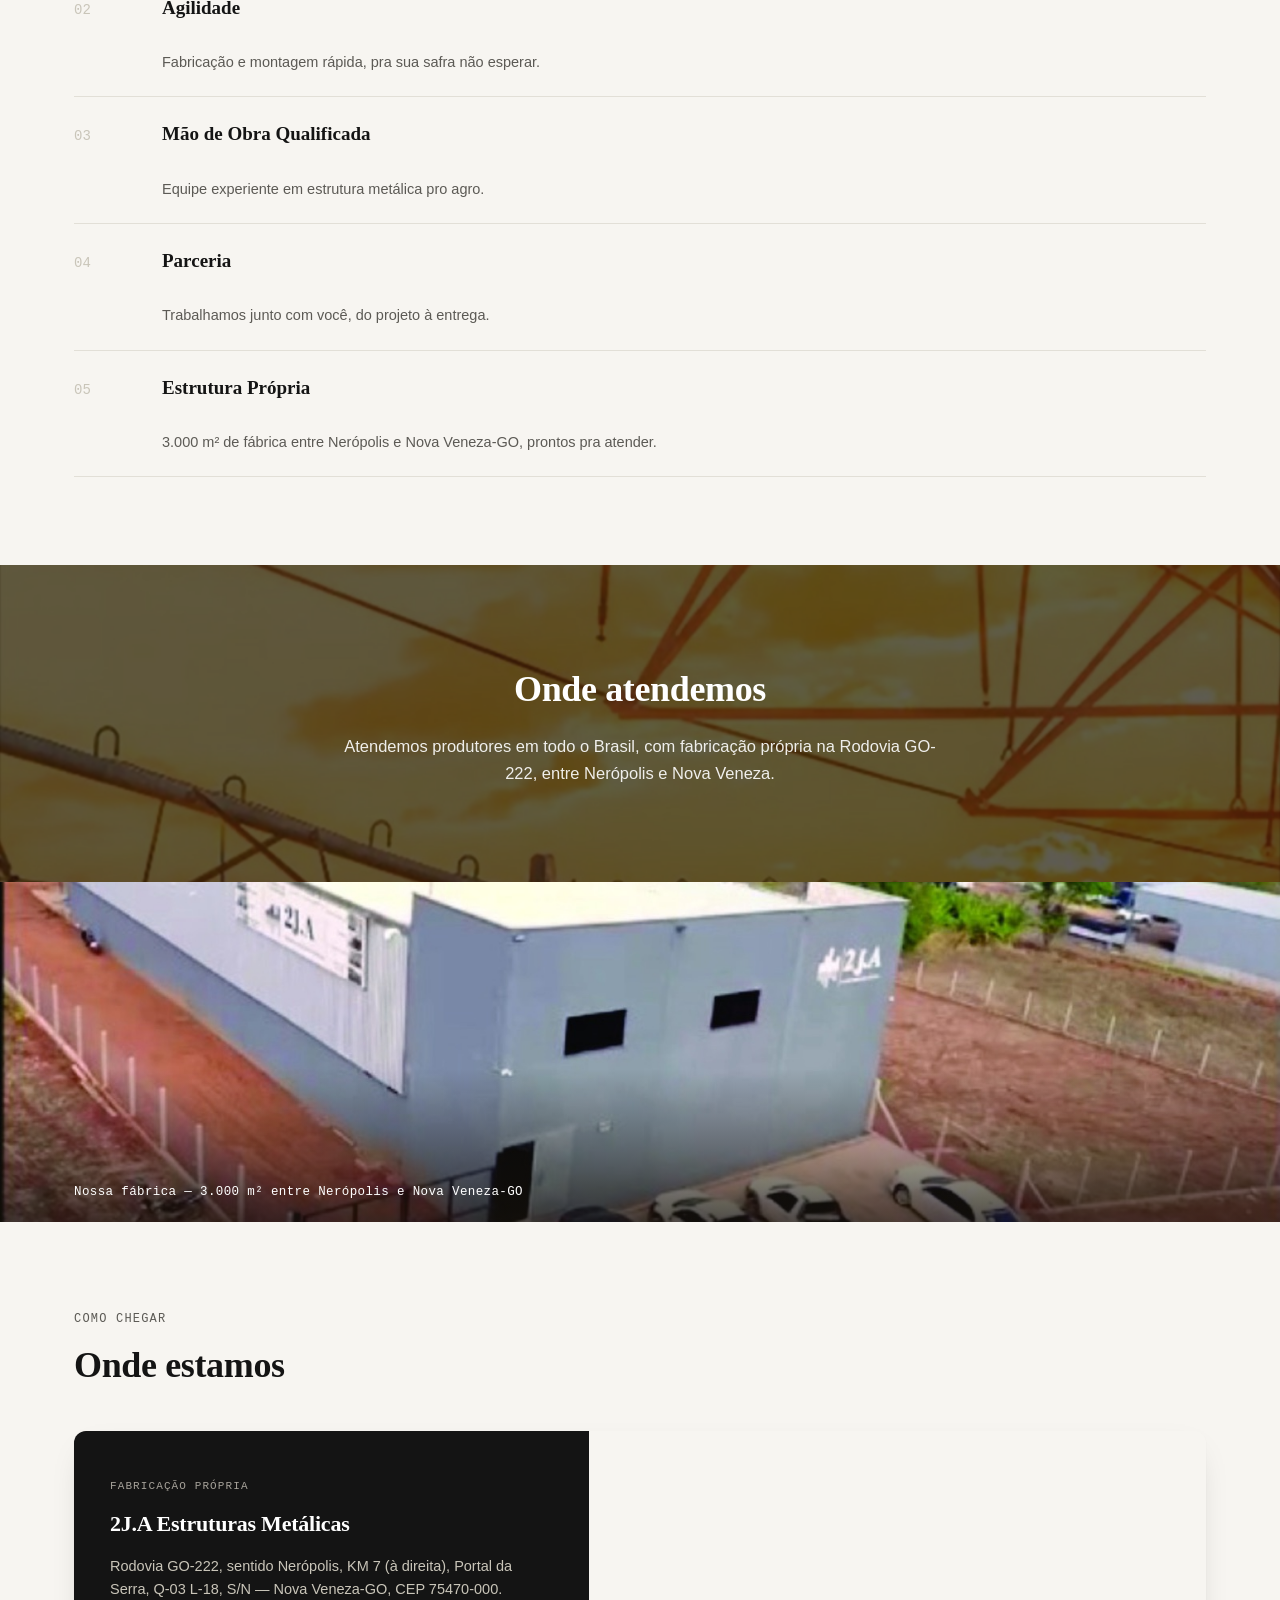
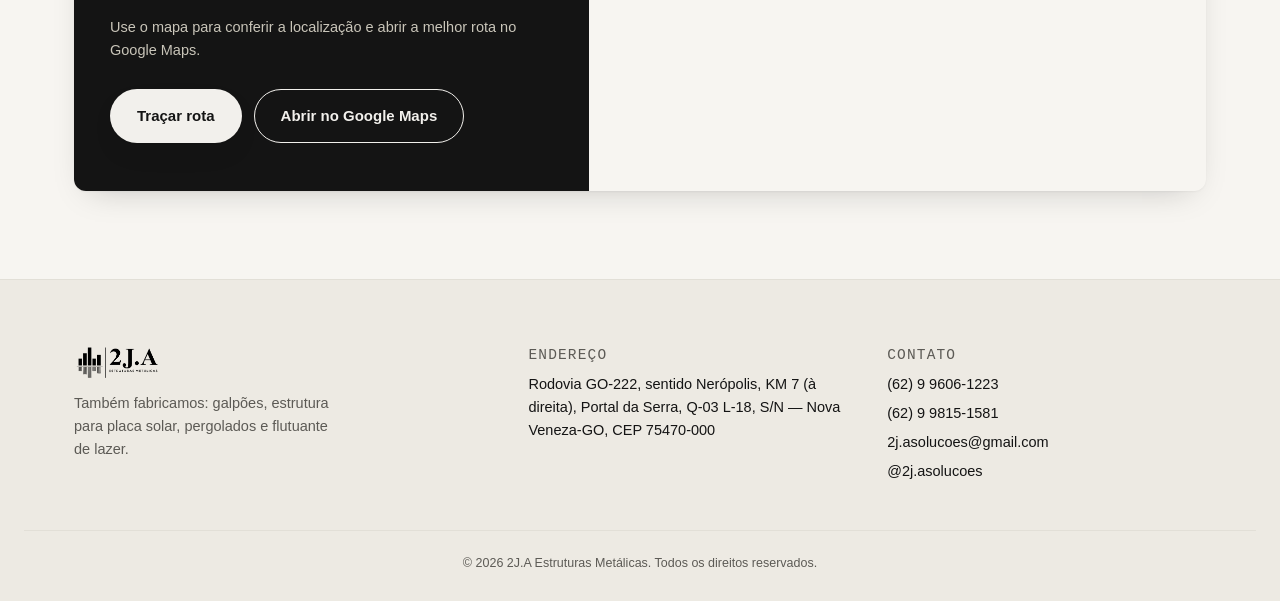
==== commit 8243e86e: "Break the repeated-card-grid pattern across product/differentiator sections Applied the design-taste" ====
--- a/index.html
+++ b/index.html
@@ -34,79 +34,59 @@
   <!-- 2. PRODUTOS CAMPEÕES -->
   <section class="section campeoes" id="produtos">
     <div class="wrap">
-      <p class="eyebrow">Linha principal</p>
-      <h2 class="section-title">Produtos Campeões</h2>
-
-      <div class="champ-grid">
-
-        <article class="champ-card">
-          <a href="produtos/balsa-bomba-bloc.html" class="champ-photo" style="background-image:url('assets/img/produto-balsa-bloc.jpg')" aria-label="Ver detalhes: Balsa para Bomba Bloc."></a>
-          <div class="champ-body">
-            <h3><a href="produtos/balsa-bomba-bloc.html">Balsa para Bomba Bloc.</a></h3>
-            <p class="gancho">Plataforma flutuante robusta para captação direta em rios e represas, com fácil acesso para manutenção da bomba.</p>
-            <ul class="bullets">
-              <li>Plataforma de manutenção e montagem</li>
-              <li>Suporte para PEAD</li>
-              <li>Telhado de proteção da bomba</li>
-              <li>Olhal de ancoragem e içamento</li>
-              <li>Ajuste de altura da bomba</li>
-              <li>Ajuste de equilíbrio da balsa</li>
-            </ul>
-            <a href="#" class="btn btn-outline" data-wa="Olá! Vim pelo site e quero um orçamento para a Balsa para Bomba Bloc.">Pedir orçamento</a>
-          </div>
-        </article>
-
-        <article class="champ-card">
-          <a href="produtos/balsa-bomba-mancalizada.html" class="champ-photo" style="background-image:url('assets/img/produto-balsa-mancalizada.jpg')" aria-label="Ver detalhes: Balsa para Bomba Mancalizada"></a>
-          <div class="champ-body">
-            <h3><a href="produtos/balsa-bomba-mancalizada.html">Balsa para Bomba Mancalizada</a></h3>
-            <p class="gancho">Mesma robustez da linha Bloc, projetada para bombas mancalizadas de maior porte.</p>
-            <ul class="bullets">
-              <li>Plataforma de manutenção e montagem</li>
-              <li>Suporte para PEAD</li>
-              <li>Telhado de proteção da bomba</li>
-              <li>Olhal de ancoragem e içamento</li>
-              <li>Ajuste de equilíbrio da balsa</li>
-            </ul>
-            <a href="#" class="btn btn-outline" data-wa="Olá! Vim pelo site e quero um orçamento para a Balsa para Bomba Mancalizada.">Pedir orçamento</a>
-          </div>
-        </article>
-
-        <article class="champ-card">
-          <a href="produtos/flutuante-pead.html" class="champ-photo" style="background-image:url('assets/img/produto-flutuante-pead.jpg')" aria-label="Ver detalhes: Flutuante para PEAD"></a>
-          <div class="champ-body">
-            <h3><a href="produtos/flutuante-pead.html">Flutuante para PEAD</a></h3>
-            <p class="gancho">Sustentação e estabilidade para linhas de PEAD em operação na água.</p>
-            <ul class="bullets">
-              <li>Ajuste de equilíbrio do flutuante</li>
-            </ul>
-            <a href="#" class="btn btn-outline" data-wa="Olá! Vim pelo site e quero um orçamento para o Flutuante para PEAD.">Pedir orçamento</a>
-          </div>
-        </article>
-
-        <article class="champ-card">
-          <a href="produtos/flutuante-valvula-pe.html" class="champ-photo" style="background-image:url('assets/img/produto-flutuante-valvula.jpg')" aria-label="Ver detalhes: Flutuante para Válvula de Pé"></a>
-          <div class="champ-body">
-            <h3><a href="produtos/flutuante-valvula-pe.html">Flutuante para Válvula de Pé</a></h3>
-            <p class="gancho">Flutuação dedicada para proteger e posicionar a válvula de pé do seu sistema de captação.</p>
-            <ul class="bullets">
-              <li>Mesma linha construtiva do flutuante para PEAD</li>
-            </ul>
-            <a href="#" class="btn btn-outline" data-wa="Olá! Vim pelo site e quero um orçamento para o Flutuante para Válvula de Pé.">Pedir orçamento</a>
-          </div>
-        </article>
-
-        <article class="champ-card">
-          <a href="produtos/reservatorio-agua.html" class="champ-photo" style="background-image:url('assets/img/produto-reservatorio.jpg')" aria-label="Ver detalhes: Reservatório de Água"></a>
-          <div class="champ-body">
-            <h3><a href="produtos/reservatorio-agua.html">Reservatório de Água</a></h3>
-            <p class="gancho">Torre elevada em aço para armazenar água com pressão e autonomia para a propriedade.</p>
-            <ul class="bullets">
-              <li>Torre elevada / caixa d'água metálica</li>
-            </ul>
-            <a href="#" class="btn btn-outline" data-wa="Olá! Vim pelo site e quero um orçamento para um Reservatório de Água.">Pedir orçamento</a>
-          </div>
-        </article>
+      <h2 class="section-title reveal">Produtos Campeões</h2>
+
+      <!-- destaque: o carro-chefe, tratamento editorial cheio -->
+      <article class="champ-feature reveal">
+        <a href="produtos/balsa-bomba-bloc.html" class="champ-feature-photo" style="background-image:url('assets/img/produto-balsa-bloc.jpg')" aria-label="Ver detalhes: Balsa para Bomba Bloc."></a>
+        <div class="champ-feature-body">
+          <span class="champ-feature-tag">O mais vendido</span>
+          <h3><a href="produtos/balsa-bomba-bloc.html">Balsa para Bomba Bloc.</a></h3>
+          <p class="gancho">Plataforma flutuante robusta para captação direta em rios e represas, com fácil acesso para manutenção da bomba.</p>
+          <ul class="bullets">
+            <li>Plataforma de manutenção e montagem</li>
+            <li>Suporte para PEAD</li>
+            <li>Telhado de proteção da bomba</li>
+            <li>Olhal de ancoragem e içamento</li>
+            <li>Ajuste de altura da bomba</li>
+            <li>Ajuste de equilíbrio da balsa</li>
+          </ul>
+          <a href="#" class="btn btn-accent" data-wa="Olá! Vim pelo site e quero um orçamento para a Balsa para Bomba Bloc.">Pedir orçamento</a>
+        </div>
+      </article>
+
+      <!-- bento assimétrico: os outros 4 campeões, tamanhos variados -->
+      <div class="champ-bento reveal">
+
+        <a href="produtos/balsa-bomba-mancalizada.html" class="bento-tile bento-tall" style="background-image:url('assets/img/produto-balsa-mancalizada.jpg')" aria-label="Ver detalhes: Balsa para Bomba Mancalizada">
+          <span class="bento-scrim"></span>
+          <span class="bento-text">
+            <span class="bento-title">Balsa para Bomba Mancalizada</span>
+            <span class="bento-gancho">Mesma robustez da linha Bloc, para bombas de maior porte.</span>
+          </span>
+        </a>
+
+        <a href="produtos/flutuante-pead.html" class="bento-tile" style="background-image:url('assets/img/produto-flutuante-pead.jpg')" aria-label="Ver detalhes: Flutuante para PEAD">
+          <span class="bento-scrim"></span>
+          <span class="bento-text">
+            <span class="bento-title">Flutuante para PEAD</span>
+          </span>
+        </a>
+
+        <a href="produtos/reservatorio-agua.html" class="bento-tile" style="background-image:url('assets/img/produto-reservatorio.jpg')" aria-label="Ver detalhes: Reservatório de Água">
+          <span class="bento-scrim"></span>
+          <span class="bento-text">
+            <span class="bento-title">Reservatório de Água</span>
+          </span>
+        </a>
+
+        <a href="produtos/flutuante-valvula-pe.html" class="bento-tile bento-wide" style="background-image:url('assets/img/produto-flutuante-valvula.jpg')" aria-label="Ver detalhes: Flutuante para Válvula de Pé">
+          <span class="bento-scrim"></span>
+          <span class="bento-text">
+            <span class="bento-title">Flutuante para Válvula de Pé</span>
+            <span class="bento-gancho">Flutuação dedicada para proteger e posicionar a válvula de pé do sistema de captação.</span>
+          </span>
+        </a>
 
       </div>
     </div>
@@ -115,44 +95,57 @@
   <!-- 3. OUTROS PRODUTOS -->
   <section class="section outros">
     <div class="wrap">
-      <p class="eyebrow">Complementos técnicos</p>
-      <h2 class="section-title">Outros Produtos</h2>
-
-      <div class="outros-grid">
-        <a class="outros-item" href="produtos/articulador-pead.html">
-          <div class="outros-photo" style="background-image:url('assets/img/outros-articulador-pead.jpg')"></div>
-          <h4>Articulador de PEAD</h4>
-          <p>Articulação galvanizada a fogo com mangote de trama de aço, para movimento seguro da linha.</p>
-        </a>
-        <a class="outros-item" href="produtos/conexoes-aco-zincado.html">
-          <div class="outros-photo" style="background-image:url('assets/img/outros-conexoes-zincado.jpg')"></div>
-          <h4>Conexões de Aço Zincado</h4>
-          <p>Curvas, luvas e adaptadores zincados para montagem da linha de captação.</p>
-        </a>
-        <a class="outros-item" href="produtos/cestos-succao.html">
-          <div class="outros-photo" style="background-image:url('assets/img/outros-cestos-succao.jpg')"></div>
-          <h4>Cestos para Sucção</h4>
-          <p>Proteção da bomba contra detritos, em aço telado resistente.</p>
-        </a>
-        <a class="outros-item" href="produtos/valvula-pe-inox.html">
-          <div class="outros-photo" style="background-image:url('assets/img/outros-valvula-inox.jpg')"></div>
-          <h4>Válvula de Pé de Inox</h4>
-          <p>Corpo em inox com cesto de sucção integrado, para maior durabilidade.</p>
-        </a>
-        <a class="outros-item" href="produtos/ipsilon-aco-zincado.html">
-          <div class="outros-photo" style="background-image:url('assets/img/outros-ipsilon-zincado.jpg')"></div>
-          <h4>Ípsilon de Aço Zincado</h4>
-          <p>Peça em "Y" para dividir ou unir linhas de captação.</p>
-        </a>
-        <a class="outros-item" href="produtos/pipe-rack.html">
-          <div class="outros-photo" style="background-image:url('assets/img/outros-pipe-rack.jpg')"></div>
-          <h4>Pipe Rack</h4>
-          <p>Estrutura elevada para sustentar tubulações com segurança.</p>
-        </a>
-        <a class="outros-item" href="produtos/barrilete.html">
-          <div class="outros-photo" style="background-image:url('assets/img/outros-barrilete.jpg')"></div>
-          <h4>Barrilete</h4>
-          <p>Coletor metálico para distribuir as linhas de água da instalação.</p>
+      <h2 class="section-title reveal">Outros Produtos</h2>
+
+      <div class="outros-list reveal">
+        <a class="outros-row" href="produtos/articulador-pead.html">
+          <span class="outros-thumb" style="background-image:url('assets/img/outros-articulador-pead.jpg')"></span>
+          <span class="outros-text">
+            <span class="outros-name">Articulador de PEAD</span>
+            <span class="outros-desc">Articulação galvanizada a fogo com mangote de trama de aço, para movimento seguro da linha.</span>
+          </span>
+        </a>
+        <a class="outros-row" href="produtos/conexoes-aco-zincado.html">
+          <span class="outros-thumb" style="background-image:url('assets/img/outros-conexoes-zincado.jpg')"></span>
+          <span class="outros-text">
+            <span class="outros-name">Conexões de Aço Zincado</span>
+            <span class="outros-desc">Curvas, luvas e adaptadores zincados para montagem da linha de captação.</span>
+          </span>
+        </a>
+        <a class="outros-row" href="produtos/cestos-succao.html">
+          <span class="outros-thumb" style="background-image:url('assets/img/outros-cestos-succao.jpg')"></span>
+          <span class="outros-text">
+            <span class="outros-name">Cestos para Sucção</span>
+            <span class="outros-desc">Proteção da bomba contra detritos, em aço telado resistente.</span>
+          </span>
+        </a>
+        <a class="outros-row" href="produtos/valvula-pe-inox.html">
+          <span class="outros-thumb" style="background-image:url('assets/img/outros-valvula-inox.jpg')"></span>
+          <span class="outros-text">
+            <span class="outros-name">Válvula de Pé de Inox</span>
+            <span class="outros-desc">Corpo em inox com cesto de sucção integrado, para maior durabilidade.</span>
+          </span>
+        </a>
+        <a class="outros-row" href="produtos/ipsilon-aco-zincado.html">
+          <span class="outros-thumb" style="background-image:url('assets/img/outros-ipsilon-zincado.jpg')"></span>
+          <span class="outros-text">
+            <span class="outros-name">Ípsilon de Aço Zincado</span>
+            <span class="outros-desc">Peça em "Y" para dividir ou unir linhas de captação.</span>
+          </span>
+        </a>
+        <a class="outros-row" href="produtos/pipe-rack.html">
+          <span class="outros-thumb" style="background-image:url('assets/img/outros-pipe-rack.jpg')"></span>
+          <span class="outros-text">
+            <span class="outros-name">Pipe Rack</span>
+            <span class="outros-desc">Estrutura elevada para sustentar tubulações com segurança.</span>
+          </span>
+        </a>
+        <a class="outros-row" href="produtos/barrilete.html">
+          <span class="outros-thumb" style="background-image:url('assets/img/outros-barrilete.jpg')"></span>
+          <span class="outros-text">
+            <span class="outros-name">Barrilete</span>
+            <span class="outros-desc">Coletor metálico para distribuir as linhas de água da instalação.</span>
+          </span>
         </a>
       </div>
 
@@ -165,38 +158,42 @@
   <!-- 4. DIFERENCIAIS -->
   <section class="section diferenciais">
     <div class="wrap">
-      <p class="eyebrow">Por que a 2J.A</p>
-      <h2 class="section-title">Diferenciais</h2>
-
-      <div class="dif-grid">
-        <div class="dif-card">
-          <h3>Preço Justo</h3>
-          <p>Custo-benefício real, sem inflar valor.</p>
-        </div>
-        <div class="dif-card">
-          <h3>Agilidade</h3>
-          <p>Fabricação e montagem rápida, pra sua safra não esperar.</p>
-        </div>
-        <div class="dif-card">
-          <h3>Mão de Obra Qualificada</h3>
-          <p>Equipe experiente em estrutura metálica pro agro.</p>
-        </div>
-        <div class="dif-card">
-          <h3>Parceria</h3>
-          <p>Trabalhamos junto com você, do projeto à entrega.</p>
-        </div>
-        <div class="dif-card">
-          <h3>Estrutura Própria</h3>
-          <p>3.000 m² de fábrica entre Nerópolis e Nova Veneza-GO, prontos pra atender.</p>
-        </div>
-      </div>
+      <h2 class="section-title reveal">Diferenciais</h2>
+
+      <ol class="dif-list reveal">
+        <li class="dif-row">
+          <span class="dif-num">01</span>
+          <span class="dif-title">Preço Justo</span>
+          <span class="dif-desc">Custo-benefício real, sem inflar valor.</span>
+        </li>
+        <li class="dif-row">
+          <span class="dif-num">02</span>
+          <span class="dif-title">Agilidade</span>
+          <span class="dif-desc">Fabricação e montagem rápida, pra sua safra não esperar.</span>
+        </li>
+        <li class="dif-row">
+          <span class="dif-num">03</span>
+          <span class="dif-title">Mão de Obra Qualificada</span>
+          <span class="dif-desc">Equipe experiente em estrutura metálica pro agro.</span>
+        </li>
+        <li class="dif-row">
+          <span class="dif-num">04</span>
+          <span class="dif-title">Parceria</span>
+          <span class="dif-desc">Trabalhamos junto com você, do projeto à entrega.</span>
+        </li>
+        <li class="dif-row">
+          <span class="dif-num">05</span>
+          <span class="dif-title">Estrutura Própria</span>
+          <span class="dif-desc">3.000 m² de fábrica entre Nerópolis e Nova Veneza-GO, prontos pra atender.</span>
+        </li>
+      </ol>
     </div>
   </section>
 
   <!-- 5. AREA DE ATUACAO -->
   <section class="atuacao" style="background-image:url('assets/img/area-atuacao-bg.jpg')">
     <div class="atuacao-scrim"></div>
-    <div class="wrap atuacao-inner">
+    <div class="wrap atuacao-inner reveal">
       <h2 class="section-title">Onde atendemos</h2>
       <p>Atendemos produtores em todo o Brasil, com fabricação própria na Rodovia GO-222, entre Nerópolis e Nova Veneza.</p>
     </div>
@@ -213,7 +210,7 @@
       <p class="eyebrow">Como chegar</p>
       <h2 class="section-title">Onde estamos</h2>
 
-      <div class="local-grid">
+      <div class="local-grid reveal">
         <div class="local-card">
           <p class="local-eyebrow">Fabricação própria</p>
           <h3>2J.A Estruturas Metálicas</h3>
--- a/styles.css
+++ b/styles.css
@@ -129,79 +129,136 @@
 .section{padding:88px 0;}
 .section.outros{background:var(--surface-2);}
 
-/* ---- Champion cards ---- */
-.champ-grid{
-  display:grid;
-  grid-template-columns:repeat(auto-fit, minmax(300px,1fr));
-  gap:28px;
-  margin-top:36px;
-}
-.champ-card{
-  background:var(--surface);
-  border:1px solid var(--line);
+/* ---- Produto campeão em destaque (editorial, sem card) ---- */
+.champ-feature{
+  display:grid;
+  grid-template-columns:1.2fr 1fr;
+  gap:56px;
+  align-items:center;
+  margin-top:40px;
+  padding-bottom:64px;
+  border-bottom:1px solid var(--line);
+}
+.champ-feature-photo{
+  display:block;
+  aspect-ratio:16/11;
+  background-size:cover;
+  background-position:center;
   border-radius:var(--radius);
+  transition:opacity .15s ease;
+}
+.champ-feature-photo:hover{opacity:.9;}
+.champ-feature-tag{
+  display:inline-block;
+  font-family:var(--font-data);
+  font-size:11.5px;
+  letter-spacing:.08em;
+  text-transform:uppercase;
+  color:var(--accent-2);
+  margin-bottom:10px;
+}
+.champ-feature-body h3{font-size:clamp(24px,2.6vw,32px);margin-bottom:.35em;}
+.champ-feature-body h3 a{text-decoration:none;color:inherit;}
+.champ-feature-body h3 a:hover{color:var(--accent-2);}
+.gancho{color:var(--text-muted);font-size:15px;margin-bottom:16px;}
+.bullets{margin:0 0 24px;padding-left:18px;font-size:14.5px;color:var(--text);columns:2;column-gap:24px;}
+.bullets li{margin-bottom:8px;break-inside:avoid;}
+
+/* ---- Bento assimétrico: demais campeões ---- */
+.champ-bento{
+  display:grid;
+  grid-template-columns:1.5fr 1fr 1fr;
+  grid-template-rows:auto auto;
+  gap:16px;
+  margin-top:40px;
+}
+.bento-tile{
+  position:relative;
+  display:block;
   overflow:hidden;
-  box-shadow:var(--shadow);
+  border-radius:var(--radius);
+  background-size:cover;
+  background-position:center;
+  min-height:220px;
+  text-decoration:none;
+  transition:transform .2s ease;
+}
+.bento-tile:hover{transform:translateY(-2px);}
+.bento-tall{grid-column:1;grid-row:1 / span 2;min-height:auto;}
+.bento-wide{grid-column:2 / span 2;grid-row:2;}
+.bento-scrim{
+  position:absolute;inset:0;
+  background:linear-gradient(0deg, rgba(20,20,20,.82) 0%, rgba(20,20,20,.05) 60%);
+}
+.bento-text{position:absolute;left:0;right:0;bottom:0;padding:20px;color:#fff;}
+.bento-title{display:block;font-family:var(--font-display);font-weight:700;font-size:18px;line-height:1.2;}
+.bento-gancho{display:block;font-size:13px;color:rgba(255,255,255,.82);margin-top:6px;max-width:38ch;}
+
+@media (max-width:900px){
+  .champ-feature{grid-template-columns:1fr;gap:28px;}
+  .champ-bento{grid-template-columns:1fr;grid-template-rows:none;}
+  .bento-tall,.bento-wide{grid-column:1;grid-row:auto;}
+}
+
+/* ---- Outros produtos: lista compacta agrupada ---- */
+.outros-list{
+  margin-top:32px;
+  display:grid;
+  grid-template-columns:1fr 1fr;
+  column-gap:48px;
+  border-bottom:1px solid var(--line);
+}
+.outros-row{
   display:flex;
-  flex-direction:column;
-}
-.champ-photo{
-  display:block;
-  aspect-ratio:4/3;
-  background-size:cover;
-  background-position:center;
-  transition:opacity .15s ease;
-}
-.champ-photo:hover{opacity:.88;}
-.champ-body{padding:24px 26px 28px;display:flex;flex-direction:column;flex:1;}
-.champ-body h3{font-size:21px;}
-.champ-body h3 a{text-decoration:none;color:inherit;}
-.champ-body h3 a:hover{color:var(--accent-2);}
-.gancho{color:var(--text-muted);font-size:14.5px;margin-bottom:14px;}
-.bullets{margin:0 0 20px;padding-left:18px;font-size:14px;color:var(--text);flex:1;}
-.bullets li{margin-bottom:5px;}
-.champ-body .btn{align-self:flex-start;}
-
-/* ---- Outros produtos ---- */
-.outros-grid{
-  display:grid;
-  grid-template-columns:repeat(auto-fill, minmax(220px,1fr));
-  gap:20px;
-  margin-top:36px;
-}
-.outros-item{
-  display:block;
-  background:var(--surface);
-  border:1px solid var(--line);
-  border-radius:var(--radius);
-  overflow:hidden;
-  box-shadow:var(--shadow);
+  align-items:center;
+  gap:16px;
+  padding:16px 0;
+  border-top:1px solid var(--line);
   text-decoration:none;
   color:inherit;
-  transition:transform .15s ease, box-shadow .15s ease;
-}
-.outros-item:hover{transform:translateY(-2px);box-shadow:0 16px 32px -16px rgba(20,20,20,.35);}
-.outros-photo{aspect-ratio:1/1;background-size:cover;background-position:center;}
-.outros-item h4{font-size:15px;margin:14px 16px 4px;}
-.outros-item p{font-size:13px;color:var(--text-muted);margin:0 16px 16px;}
+}
+.outros-thumb{
+  flex:0 0 auto;
+  width:64px;height:64px;
+  border-radius:8px;
+  background-size:cover;
+  background-position:center;
+}
+.outros-text{min-width:0;}
+.outros-name{display:block;font-family:var(--font-display);font-weight:700;font-size:15.5px;}
+.outros-desc{display:block;font-size:13px;color:var(--text-muted);margin-top:2px;}
+.outros-row:hover .outros-name{color:var(--accent-2);}
 .outros-cta{text-align:center;margin-top:44px;}
 
-/* ---- Diferenciais ---- */
-.dif-grid{
-  display:grid;
-  grid-template-columns:repeat(auto-fit, minmax(200px,1fr));
-  gap:20px;
-  margin-top:36px;
-}
-.dif-card{
-  background:var(--surface);
-  border:1px solid var(--line);
-  border-left:3px solid var(--accent);
-  border-radius:0 var(--radius) var(--radius) 0;
-  padding:22px 22px;
-}
-.dif-card h3{font-size:17px;}
-.dif-card p{font-size:14px;color:var(--text-muted);margin:0;}
+@media (max-width:700px){
+  .outros-list{grid-template-columns:1fr;}
+}
+
+/* ---- Diferenciais: lista numerada editorial ---- */
+.dif-list{list-style:none;margin:40px 0 0;padding:0;}
+.dif-row{
+  display:grid;
+  grid-template-columns:64px 1fr;
+  gap:24px;
+  align-items:baseline;
+  padding:22px 0;
+  border-top:1px solid var(--line);
+}
+.dif-list .dif-row:last-child{border-bottom:1px solid var(--line);}
+.dif-num{font-family:var(--font-data);font-size:14px;color:var(--line-strong);}
+.dif-title{font-family:var(--font-display);font-weight:700;font-size:19px;grid-column:2;}
+.dif-desc{grid-column:2;font-size:14.5px;color:var(--text-muted);margin-top:4px;}
+
+@media (max-width:640px){
+  .dif-row{grid-template-columns:40px 1fr;gap:14px;}
+}
+
+/* ---- Scroll reveal ---- */
+.reveal{opacity:0;transform:translateY(18px);transition:opacity .6s cubic-bezier(.16,1,.3,1),transform .6s cubic-bezier(.16,1,.3,1);}
+.reveal.is-visible{opacity:1;transform:translateY(0);}
+@media (prefers-reduced-motion: reduce){
+  .reveal{opacity:1;transform:none;transition:none;}
+}
 
 /* ---- Area de atuacao ---- */
 .atuacao{
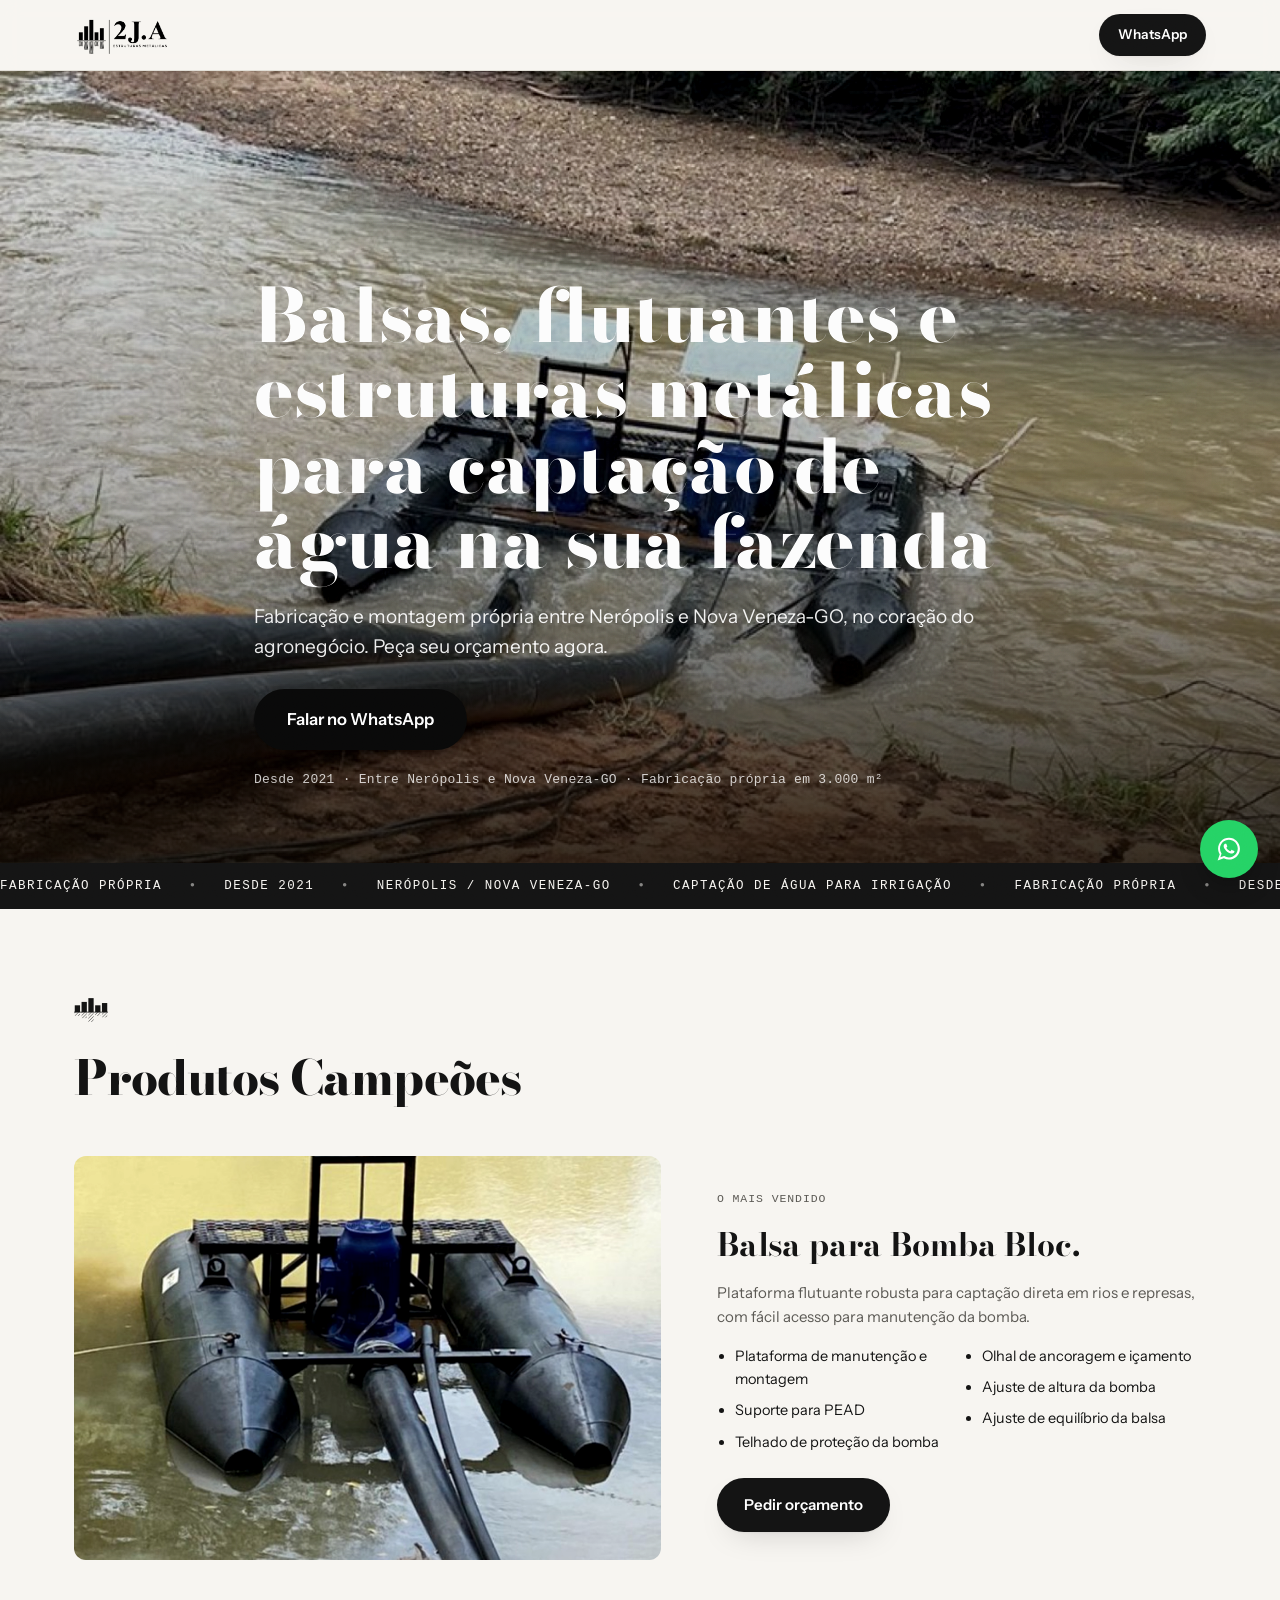
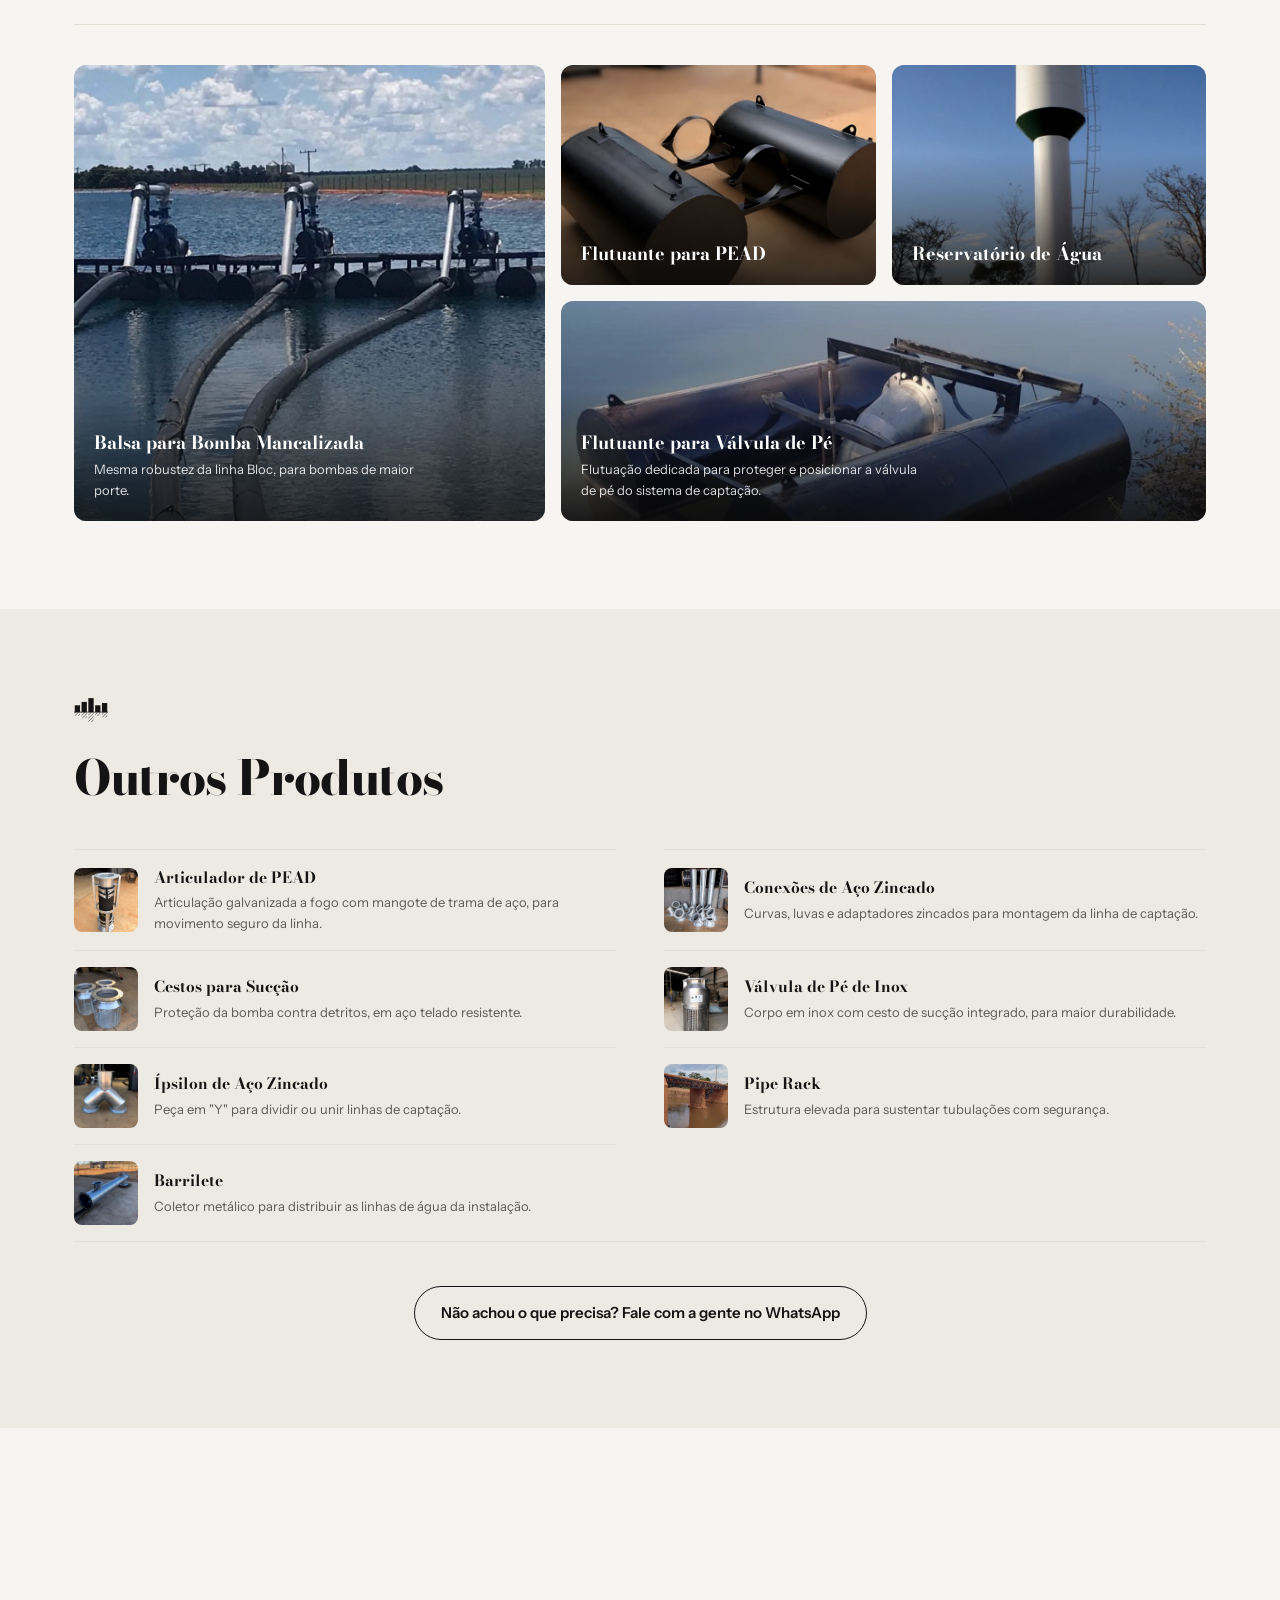
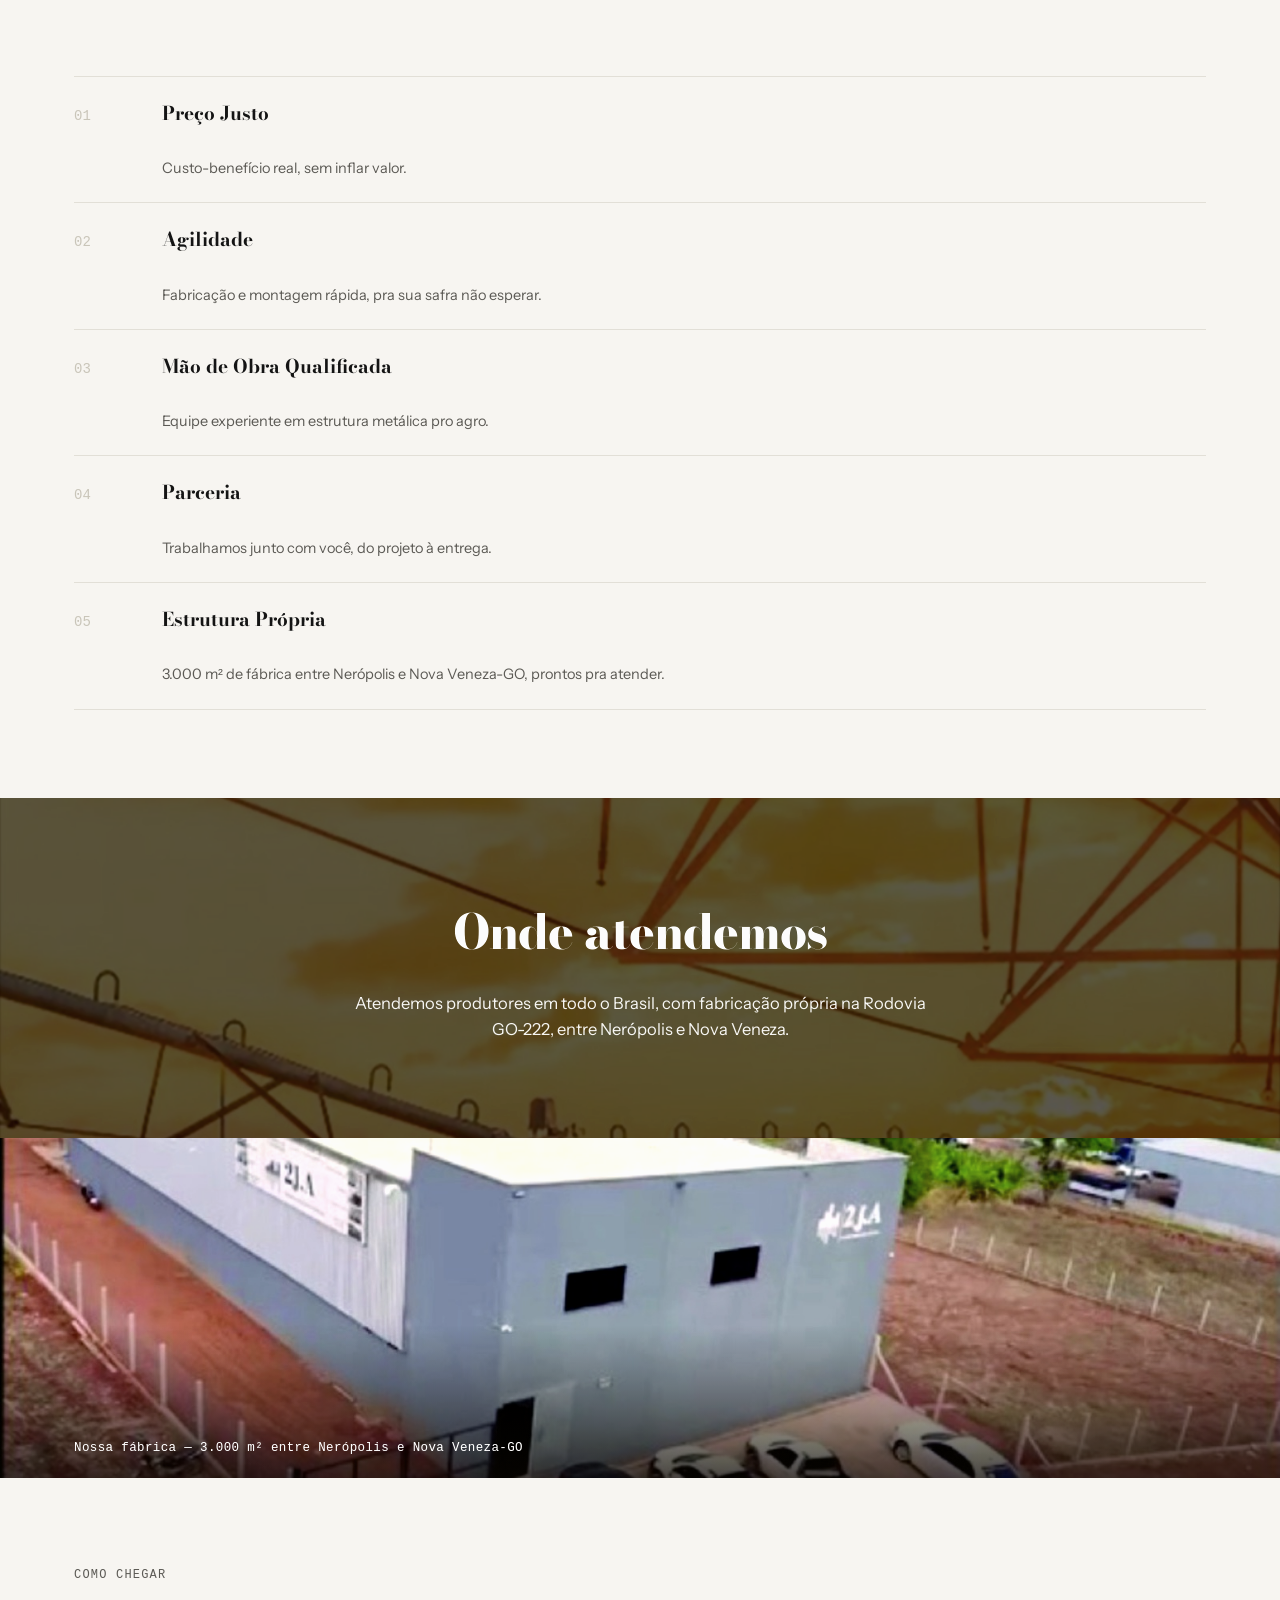
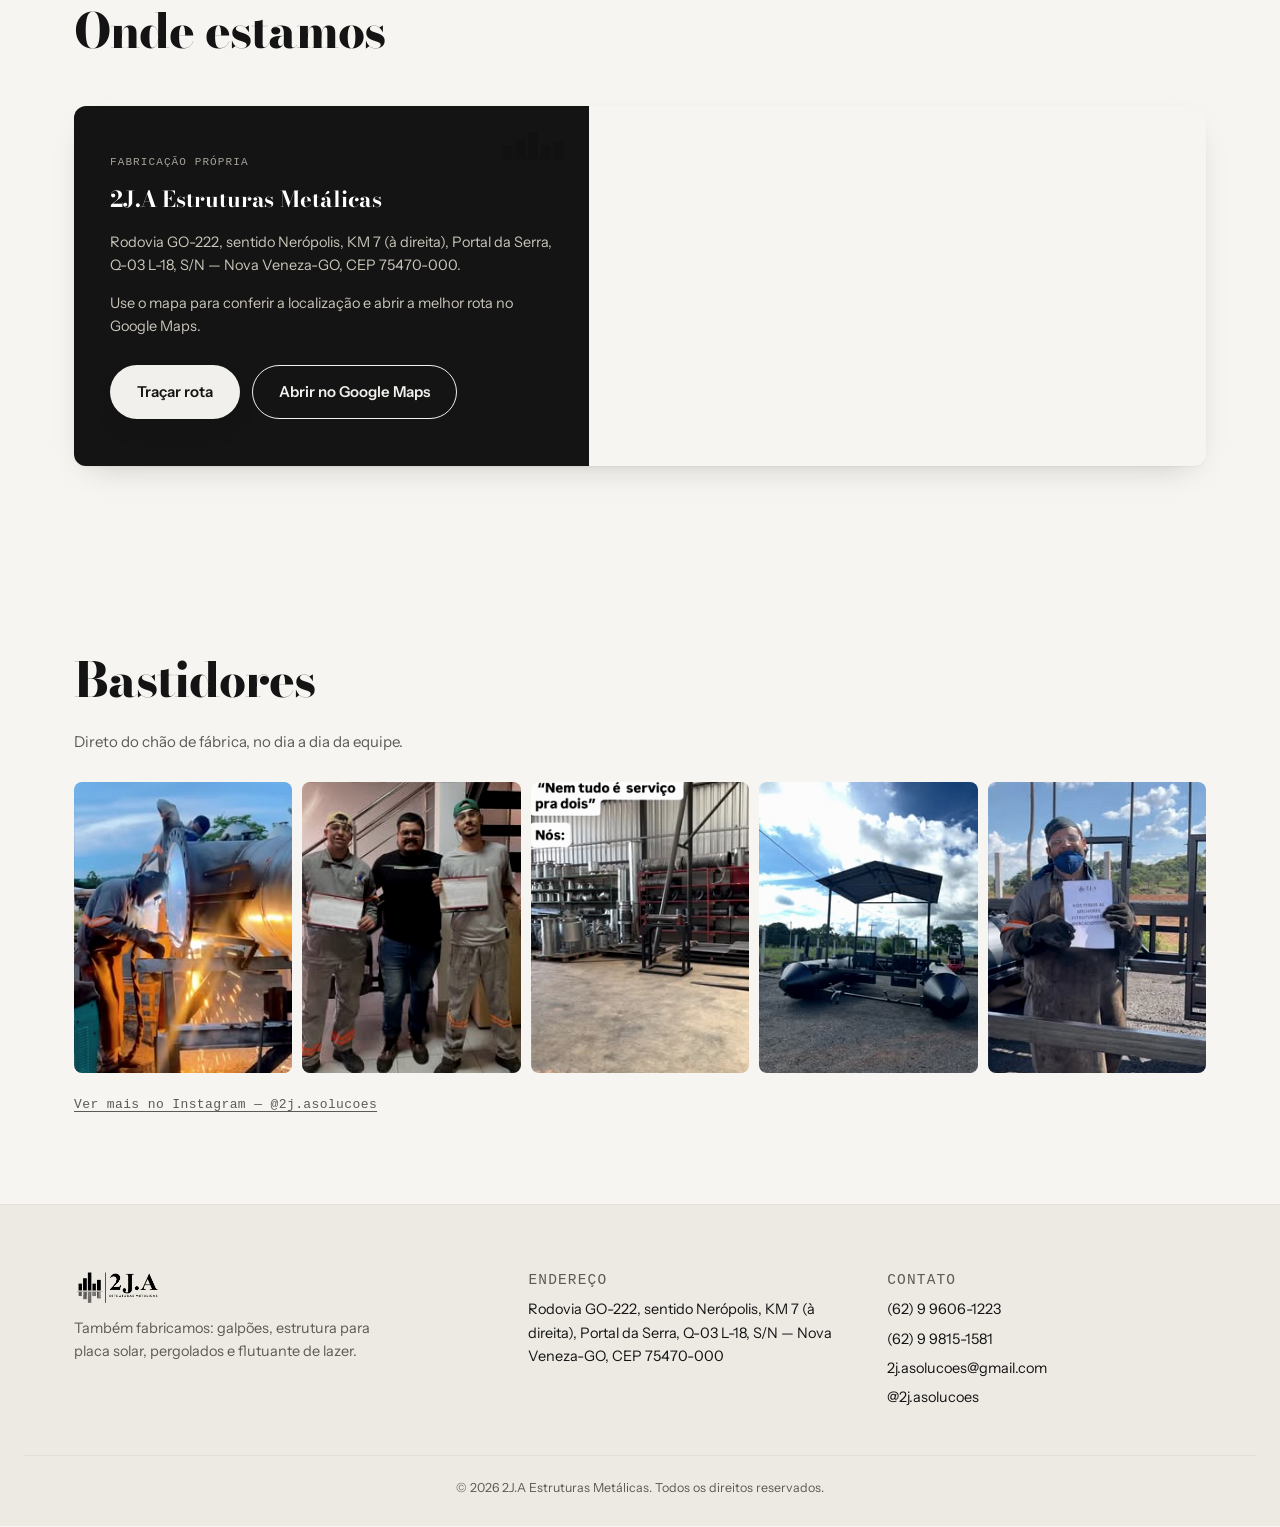
==== commit 7b23e52e: "Give the site real brand identity instead of generic minimalist polish Feedback: breaking up the car" ====
--- a/index.html
+++ b/index.html
@@ -5,9 +5,20 @@
 <meta name="viewport" content="width=device-width, initial-scale=1.0">
 <title>2J.A Estruturas Metálicas | Balsas e Estruturas para Captação de Água na Irrigação — Nerópolis / Nova Veneza, GO</title>
 <meta name="description" content="Fabricação de balsas, flutuantes e estruturas metálicas para captação de água na irrigação agrícola. Atendimento em Goiás. Peça seu orçamento no WhatsApp.">
+<link rel="preconnect" href="https://fonts.googleapis.com">
+<link rel="preconnect" href="https://fonts.gstatic.com" crossorigin>
+<link href="https://fonts.googleapis.com/css2?family=Bodoni+Moda:ital,opsz,wght@0,6..96,400;0,6..96,500;0,6..96,700;0,6..96,800;1,6..96,500&family=Instrument+Sans:wght@400;500;600&display=swap" rel="stylesheet">
 <link rel="stylesheet" href="styles.css">
 </head>
 <body>
+
+<svg width="0" height="0" style="position:absolute" aria-hidden="true">
+  <defs>
+    <pattern id="brandHatch" width="6" height="6" patternTransform="rotate(45)" patternUnits="userSpaceOnUse">
+      <line x1="0" y1="0" x2="0" y2="6" stroke="currentColor" stroke-width="2"></line>
+    </pattern>
+  </defs>
+</svg>
 
 <header class="site-header">
   <div class="wrap header-inner">
@@ -31,9 +42,31 @@
     </div>
   </section>
 
+  <!-- MARQUEE -->
+  <div class="marquee" aria-hidden="true">
+    <div class="marquee-track">
+      <span>FABRICAÇÃO PRÓPRIA</span><span class="marquee-dot">●</span>
+      <span>DESDE 2021</span><span class="marquee-dot">●</span>
+      <span>NERÓPOLIS / NOVA VENEZA-GO</span><span class="marquee-dot">●</span>
+      <span>CAPTAÇÃO DE ÁGUA PARA IRRIGAÇÃO</span><span class="marquee-dot">●</span>
+      <span>FABRICAÇÃO PRÓPRIA</span><span class="marquee-dot">●</span>
+      <span>DESDE 2021</span><span class="marquee-dot">●</span>
+      <span>NERÓPOLIS / NOVA VENEZA-GO</span><span class="marquee-dot">●</span>
+      <span>CAPTAÇÃO DE ÁGUA PARA IRRIGAÇÃO</span><span class="marquee-dot">●</span>
+    </div>
+  </div>
+
   <!-- 2. PRODUTOS CAMPEÕES -->
   <section class="section campeoes" id="produtos">
     <div class="wrap">
+      <svg class="brand-mark reveal" viewBox="0 0 90 66" aria-hidden="true">
+        <rect x="2" y="22" width="14" height="18" fill="currentColor"/><rect x="2" y="40" width="14" height="10" fill="url(#brandHatch)"/>
+        <rect x="20" y="13" width="14" height="27" fill="currentColor"/><rect x="20" y="40" width="14" height="16" fill="url(#brandHatch)"/>
+        <rect x="38" y="3" width="14" height="37" fill="currentColor"/><rect x="38" y="40" width="14" height="26" fill="url(#brandHatch)"/>
+        <rect x="56" y="22" width="14" height="18" fill="currentColor"/><rect x="56" y="40" width="14" height="10" fill="url(#brandHatch)"/>
+        <rect x="74" y="16" width="14" height="24" fill="currentColor"/><rect x="74" y="40" width="14" height="14" fill="url(#brandHatch)"/>
+        <rect x="0" y="39" width="90" height="2" fill="currentColor"/>
+      </svg>
       <h2 class="section-title reveal">Produtos Campeões</h2>
 
       <!-- destaque: o carro-chefe, tratamento editorial cheio -->
@@ -95,6 +128,14 @@
   <!-- 3. OUTROS PRODUTOS -->
   <section class="section outros">
     <div class="wrap">
+      <svg class="brand-mark reveal" viewBox="0 0 90 66" aria-hidden="true">
+        <rect x="2" y="22" width="14" height="18" fill="currentColor"/><rect x="2" y="40" width="14" height="10" fill="url(#brandHatch)"/>
+        <rect x="20" y="13" width="14" height="27" fill="currentColor"/><rect x="20" y="40" width="14" height="16" fill="url(#brandHatch)"/>
+        <rect x="38" y="3" width="14" height="37" fill="currentColor"/><rect x="38" y="40" width="14" height="26" fill="url(#brandHatch)"/>
+        <rect x="56" y="22" width="14" height="18" fill="currentColor"/><rect x="56" y="40" width="14" height="10" fill="url(#brandHatch)"/>
+        <rect x="74" y="16" width="14" height="24" fill="currentColor"/><rect x="74" y="40" width="14" height="14" fill="url(#brandHatch)"/>
+        <rect x="0" y="39" width="90" height="2" fill="currentColor"/>
+      </svg>
       <h2 class="section-title reveal">Outros Produtos</h2>
 
       <div class="outros-list reveal">
@@ -158,6 +199,14 @@
   <!-- 4. DIFERENCIAIS -->
   <section class="section diferenciais">
     <div class="wrap">
+      <svg class="brand-mark reveal" viewBox="0 0 90 66" aria-hidden="true">
+        <rect x="2" y="22" width="14" height="18" fill="currentColor"/><rect x="2" y="40" width="14" height="10" fill="url(#brandHatch)"/>
+        <rect x="20" y="13" width="14" height="27" fill="currentColor"/><rect x="20" y="40" width="14" height="16" fill="url(#brandHatch)"/>
+        <rect x="38" y="3" width="14" height="37" fill="currentColor"/><rect x="38" y="40" width="14" height="26" fill="url(#brandHatch)"/>
+        <rect x="56" y="22" width="14" height="18" fill="currentColor"/><rect x="56" y="40" width="14" height="10" fill="url(#brandHatch)"/>
+        <rect x="74" y="16" width="14" height="24" fill="currentColor"/><rect x="74" y="40" width="14" height="14" fill="url(#brandHatch)"/>
+        <rect x="0" y="39" width="90" height="2" fill="currentColor"/>
+      </svg>
       <h2 class="section-title reveal">Diferenciais</h2>
 
       <ol class="dif-list reveal">
@@ -212,6 +261,14 @@
 
       <div class="local-grid reveal">
         <div class="local-card">
+          <svg class="brand-watermark" viewBox="0 0 90 66" aria-hidden="true">
+            <rect x="2" y="22" width="14" height="18"/><rect x="2" y="40" width="14" height="10" fill="url(#brandHatch)"/>
+            <rect x="20" y="13" width="14" height="27"/><rect x="20" y="40" width="14" height="16" fill="url(#brandHatch)"/>
+            <rect x="38" y="3" width="14" height="37"/><rect x="38" y="40" width="14" height="26" fill="url(#brandHatch)"/>
+            <rect x="56" y="22" width="14" height="18"/><rect x="56" y="40" width="14" height="10" fill="url(#brandHatch)"/>
+            <rect x="74" y="16" width="14" height="24"/><rect x="74" y="40" width="14" height="14" fill="url(#brandHatch)"/>
+            <rect x="0" y="39" width="90" height="2"/>
+          </svg>
           <p class="local-eyebrow">Fabricação própria</p>
           <h3>2J.A Estruturas Metálicas</h3>
           <p class="local-endereco">Rodovia GO-222, sentido Nerópolis, KM 7 (à direita), Portal da Serra, Q-03 L-18, S/N — Nova Veneza-GO, CEP 75470-000.</p>
@@ -231,6 +288,24 @@
     </div>
   </section>
 
+  <!-- BASTIDORES / INSTAGRAM -->
+  <section class="section bastidores">
+    <div class="wrap">
+      <h2 class="section-title reveal">Bastidores</h2>
+      <p class="bastidores-sub reveal">Direto do chão de fábrica, no dia a dia da equipe.</p>
+
+      <div class="ig-strip reveal">
+        <a class="ig-thumb" href="https://www.instagram.com/2j.asolucoes/" target="_blank" rel="noopener" style="background-image:url('assets/img/instagram/ig-solda.jpg')" aria-label="Solda em andamento na oficina"></a>
+        <a class="ig-thumb" href="https://www.instagram.com/2j.asolucoes/" target="_blank" rel="noopener" style="background-image:url('assets/img/instagram/ig-equipe.jpg')" aria-label="Equipe 2J.A"></a>
+        <a class="ig-thumb" href="https://www.instagram.com/2j.asolucoes/" target="_blank" rel="noopener" style="background-image:url('assets/img/instagram/ig-oficina.jpg')" aria-label="Chão de fábrica"></a>
+        <a class="ig-thumb" href="https://www.instagram.com/2j.asolucoes/" target="_blank" rel="noopener" style="background-image:url('assets/img/instagram/ig-balsa-patio.jpg')" aria-label="Balsa pronta no pátio"></a>
+        <a class="ig-thumb" href="https://www.instagram.com/2j.asolucoes/" target="_blank" rel="noopener" style="background-image:url('assets/img/instagram/ig-sinal.jpg')" aria-label="Equipe 2J.A na obra"></a>
+      </div>
+
+      <a class="ig-link" href="https://www.instagram.com/2j.asolucoes/" target="_blank" rel="noopener">Ver mais no Instagram — @2j.asolucoes</a>
+    </div>
+  </section>
+
 </main>
 
 <!-- 6. RODAPE -->
--- a/styles.css
+++ b/styles.css
@@ -11,9 +11,10 @@
   --line-strong:#C9C5B9;
   --shadow:0 1px 2px rgba(20,20,20,.04), 0 12px 32px -16px rgba(20,20,20,.25);
   --radius:12px;
-  --font-display:Georgia,"Iowan Old Style","Palatino Linotype",serif;
-  --font-body:-apple-system,BlinkMacSystemFont,"Segoe UI",Roboto,Helvetica,Arial,sans-serif;
+  --font-display:"Bodoni Moda",Georgia,"Iowan Old Style","Palatino Linotype",serif;
+  --font-body:"Instrument Sans",-apple-system,BlinkMacSystemFont,"Segoe UI",Roboto,Helvetica,Arial,sans-serif;
   --font-data:ui-monospace,"SF Mono",Menlo,Consolas,monospace;
+  --photo-grade:contrast(1.1) saturate(.85) brightness(.99);
 }
 
 @media (prefers-color-scheme: dark){
@@ -35,6 +36,7 @@
 *{box-sizing:border-box;}
 html{scroll-behavior:smooth;}
 body{
+  position:relative;
   margin:0;
   background:var(--bg);
   color:var(--text);
@@ -47,8 +49,25 @@
 a{color:inherit;}
 .wrap{max-width:1180px;margin:0 auto;padding:0 24px;}
 
-h1,h2,h3,h4{font-family:var(--font-display);font-weight:700;margin:0 0 .5em;letter-spacing:-.01em;}
+/* film grain, fixed and cheap: never on a scrolling/repainting container */
+body::after{
+  content:"";
+  position:fixed;inset:0;
+  z-index:90;
+  pointer-events:none;
+  opacity:.05;
+  mix-blend-mode:overlay;
+  background-image:url("data:image/svg+xml,%3Csvg xmlns='http://www.w3.org/2000/svg' width='140' height='140'%3E%3Cfilter id='n'%3E%3CfeTurbulence type='fractalNoise' baseFrequency='0.9' numOctaves='2' stitchTiles='stitch'/%3E%3C/filter%3E%3Crect width='100%25' height='100%25' filter='url(%23n)'/%3E%3C/svg%3E");
+}
+
+h1,h2,h3,h4{font-family:var(--font-display);font-weight:700;margin:0 0 .5em;letter-spacing:-.005em;}
+.section-title{font-weight:800;}
 p{margin:0 0 1em;}
+
+/* unify disparate source photography into one consistent grade */
+.hero,.champ-feature-photo,.bento-tile,.outros-thumb,.atuacao,.fabrica-band,.produto-foto,.ig-thumb{
+  filter:var(--photo-grade);
+}
 
 .eyebrow{
   font-family:var(--font-data);
@@ -58,7 +77,49 @@
   color:var(--accent-2);
   margin:0 0 8px;
 }
-.section-title{font-size:clamp(26px,3.2vw,36px);margin-bottom:.4em;}
+.section-title{font-size:clamp(32px,4.2vw,48px);margin-bottom:.4em;letter-spacing:-.02em;}
+
+/* ---- Brand mark (the bar-chart glyph from the logo, reused as a graphic device) ---- */
+.brand-mark{
+  width:34px;height:auto;
+  color:var(--text);
+  margin-bottom:18px;
+  display:block;
+}
+.brand-watermark{
+  position:absolute;
+  top:24px;right:24px;
+  width:64px;height:auto;
+  color:#fff;
+  opacity:.14;
+}
+
+/* ---- Marquee (one per page: brand facts, not decoration for its own sake) ---- */
+.marquee{
+  overflow:hidden;
+  background:var(--text);
+  color:var(--bg);
+  padding:13px 0;
+}
+.marquee-track{
+  display:flex;
+  width:max-content;
+  gap:28px;
+  align-items:center;
+  font-family:var(--font-data);
+  font-size:12.5px;
+  letter-spacing:.12em;
+  white-space:nowrap;
+  animation:marquee 32s linear infinite;
+}
+.marquee-dot{opacity:.5;font-size:8px;}
+@keyframes marquee{
+  from{transform:translateX(0);}
+  to{transform:translateX(-50%);}
+}
+@media (prefers-reduced-motion: reduce){
+  .marquee-track{animation:none;overflow-x:auto;}
+}
 
 /* ---- Buttons ---- */
 .btn{
@@ -111,9 +172,10 @@
 }
 .hero-inner{position:relative;padding:64px 24px 72px;max-width:820px;}
 .hero-headline{
-  font-size:clamp(32px,5vw,54px);
-  line-height:1.08;
-  margin-bottom:.35em;
+  font-weight:800;
+  font-size:clamp(38px,6.4vw,74px);
+  line-height:1.02;
+  margin-bottom:.3em;
   text-wrap:balance;
 }
 .hero-sub{font-size:clamp(16px,1.6vw,19px);color:rgba(255,255,255,.88);max-width:56ch;margin-bottom:1.4em;}
@@ -311,6 +373,8 @@
   box-shadow:var(--shadow);
 }
 .local-card{
+  position:relative;
+  overflow:hidden;
   background:#141414;
   color:#F2F0EC;
   padding:40px 36px;
@@ -370,6 +434,39 @@
 
 @media (max-width:800px){
   .produto-grid{grid-template-columns:1fr;gap:28px;}
+}
+
+/* ---- Bastidores / Instagram ---- */
+.bastidores-sub{color:var(--text-muted);font-size:15px;margin-top:-8px;}
+.ig-strip{
+  display:grid;
+  grid-template-columns:repeat(5, 1fr);
+  gap:10px;
+  margin-top:28px;
+}
+.ig-thumb{
+  display:block;
+  aspect-ratio:3/4;
+  background-size:cover;
+  background-position:center;
+  border-radius:8px;
+  transition:transform .2s ease, opacity .2s ease;
+}
+.ig-thumb:hover{transform:translateY(-3px);opacity:.9;}
+.ig-link{
+  display:inline-block;
+  margin-top:22px;
+  font-family:var(--font-data);
+  font-size:13px;
+  letter-spacing:.03em;
+  text-decoration:underline;
+  text-underline-offset:3px;
+  color:var(--text-muted);
+}
+.ig-link:hover{color:var(--accent);}
+
+@media (max-width:700px){
+  .ig-strip{grid-template-columns:repeat(3, 1fr);}
 }
 
 /* ---- Footer ---- */
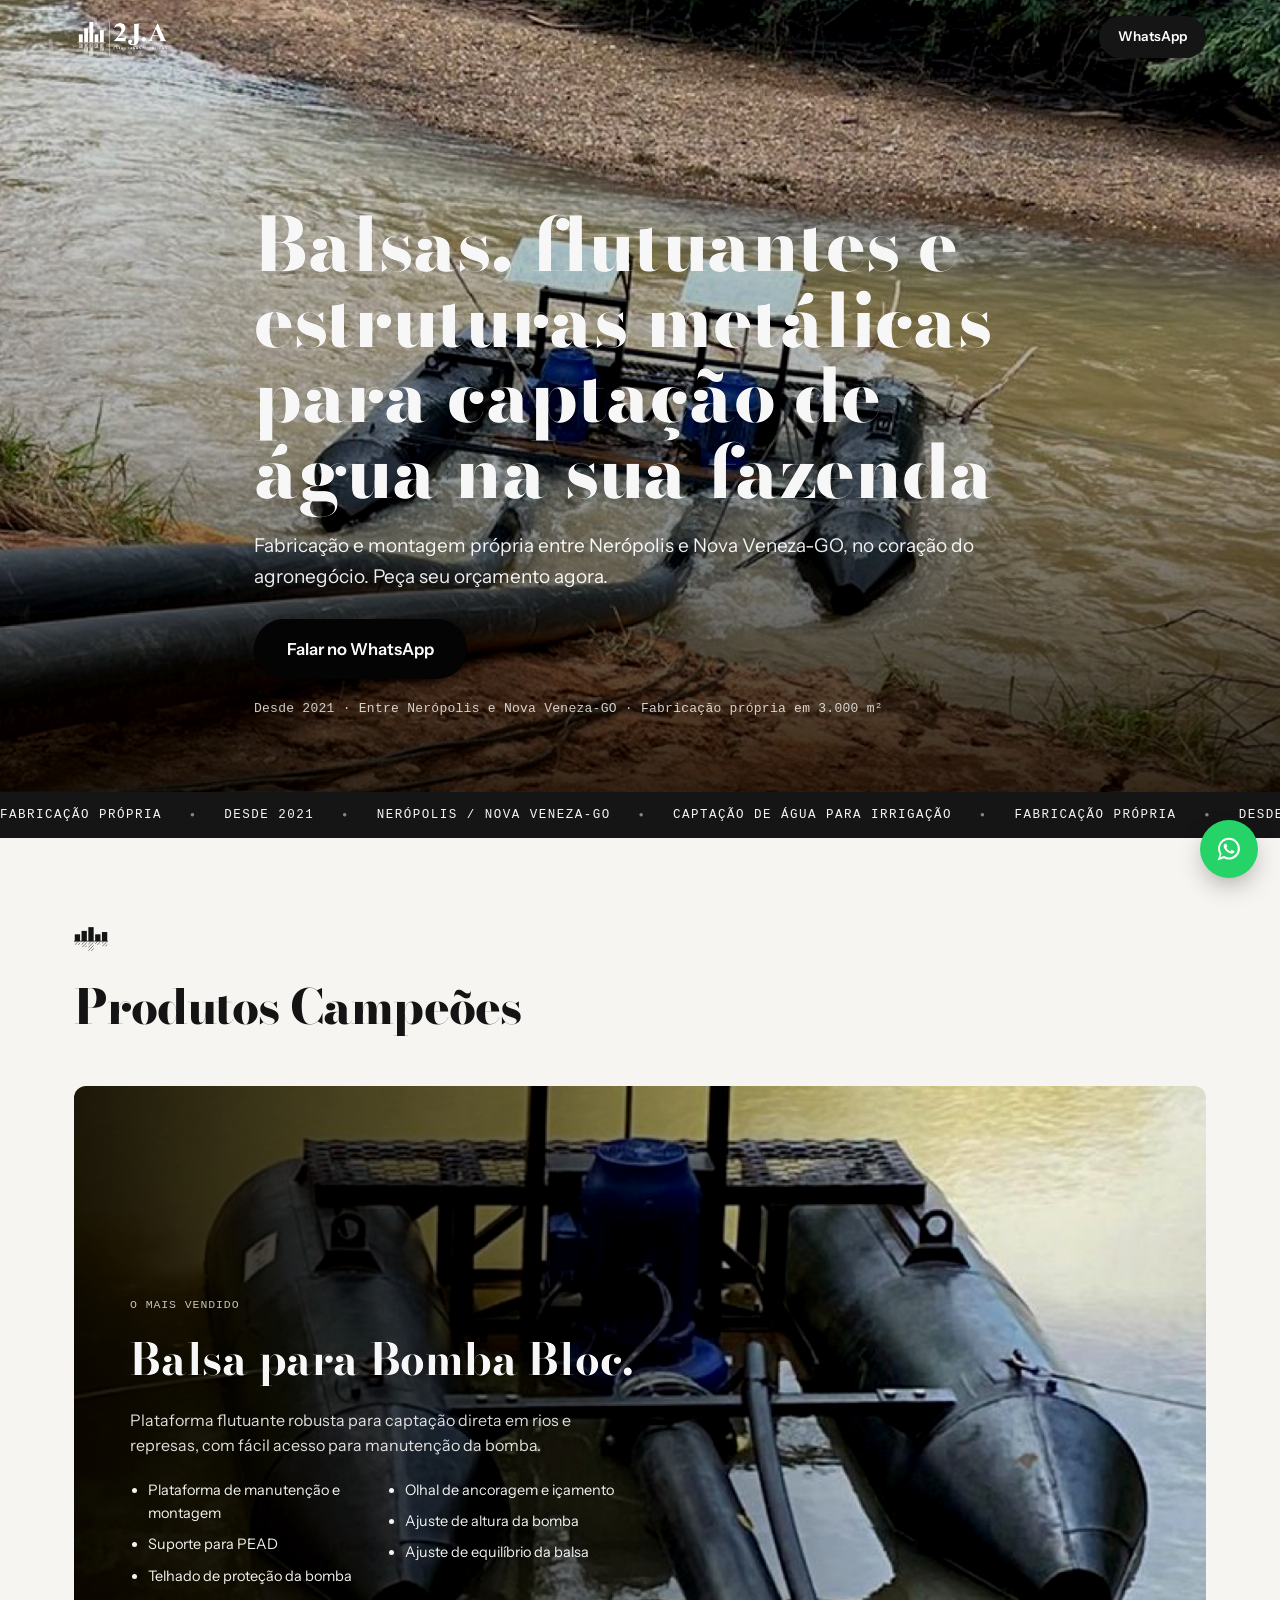
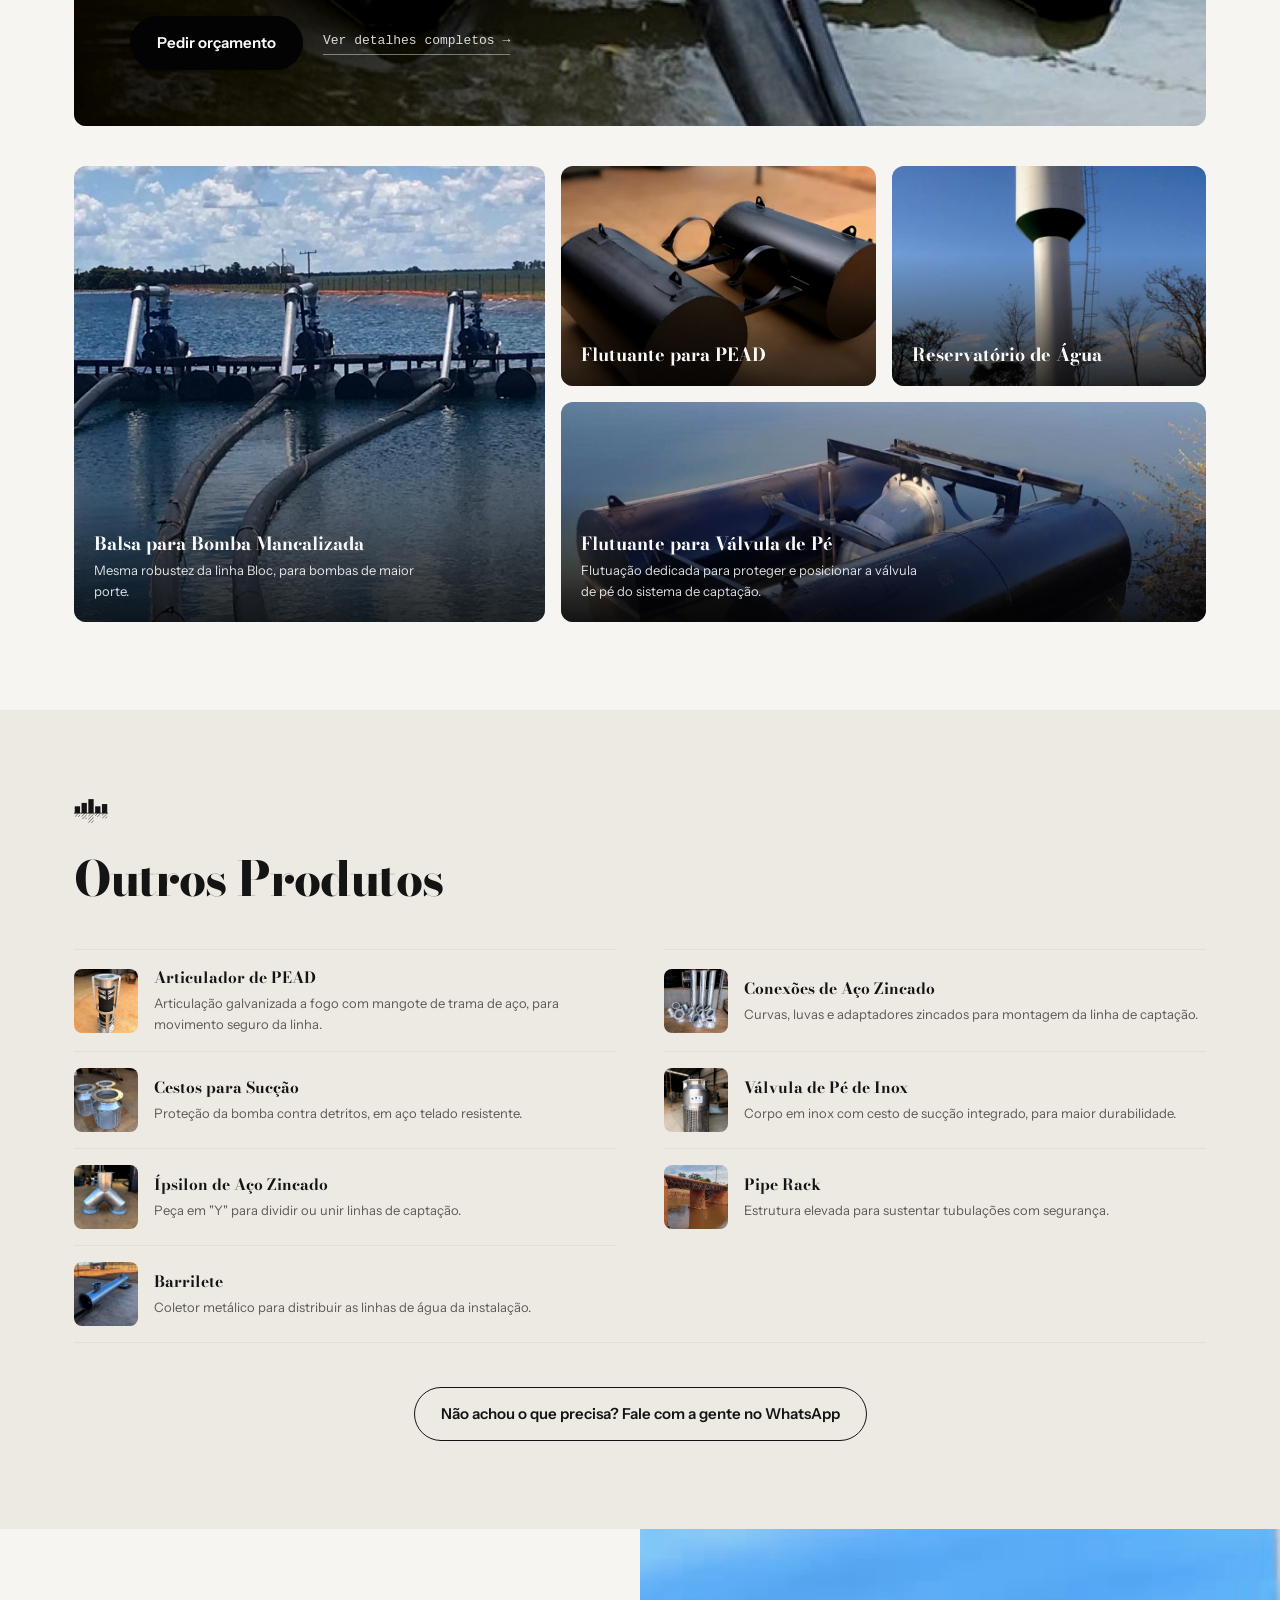
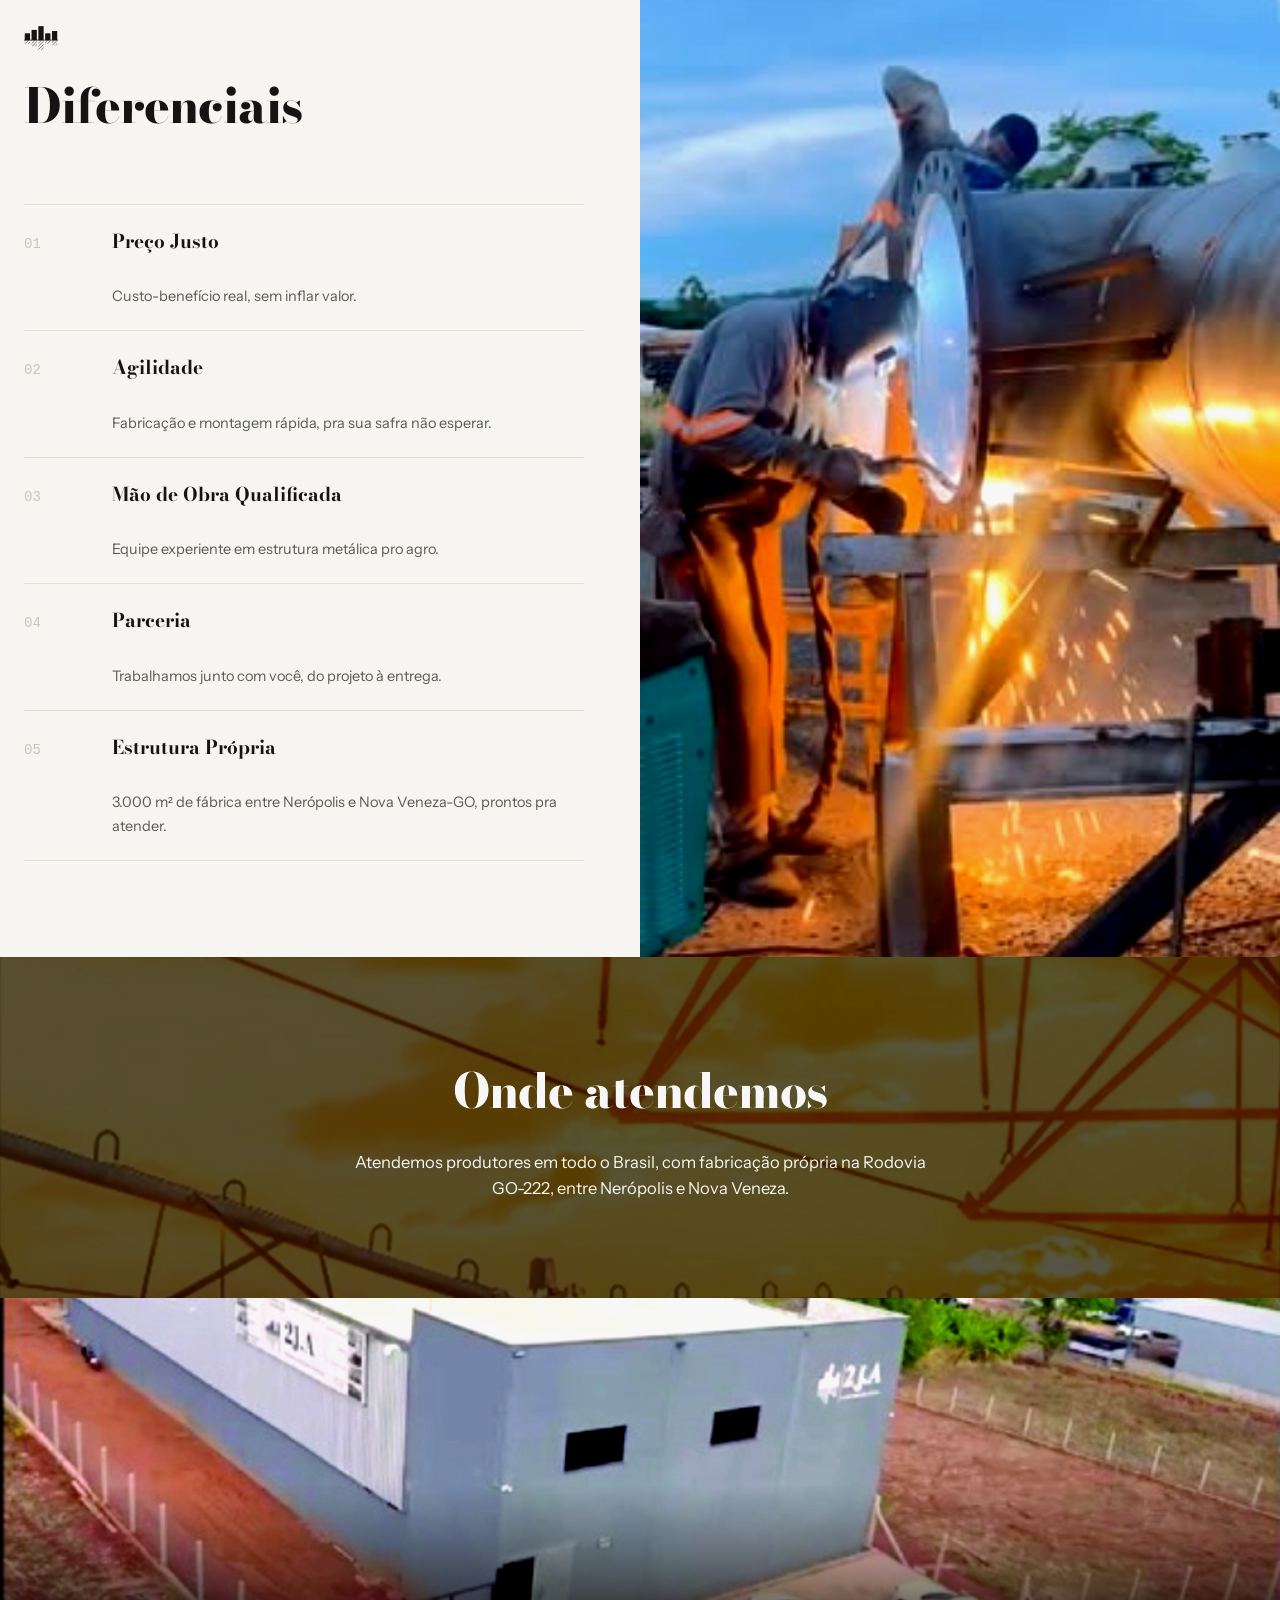
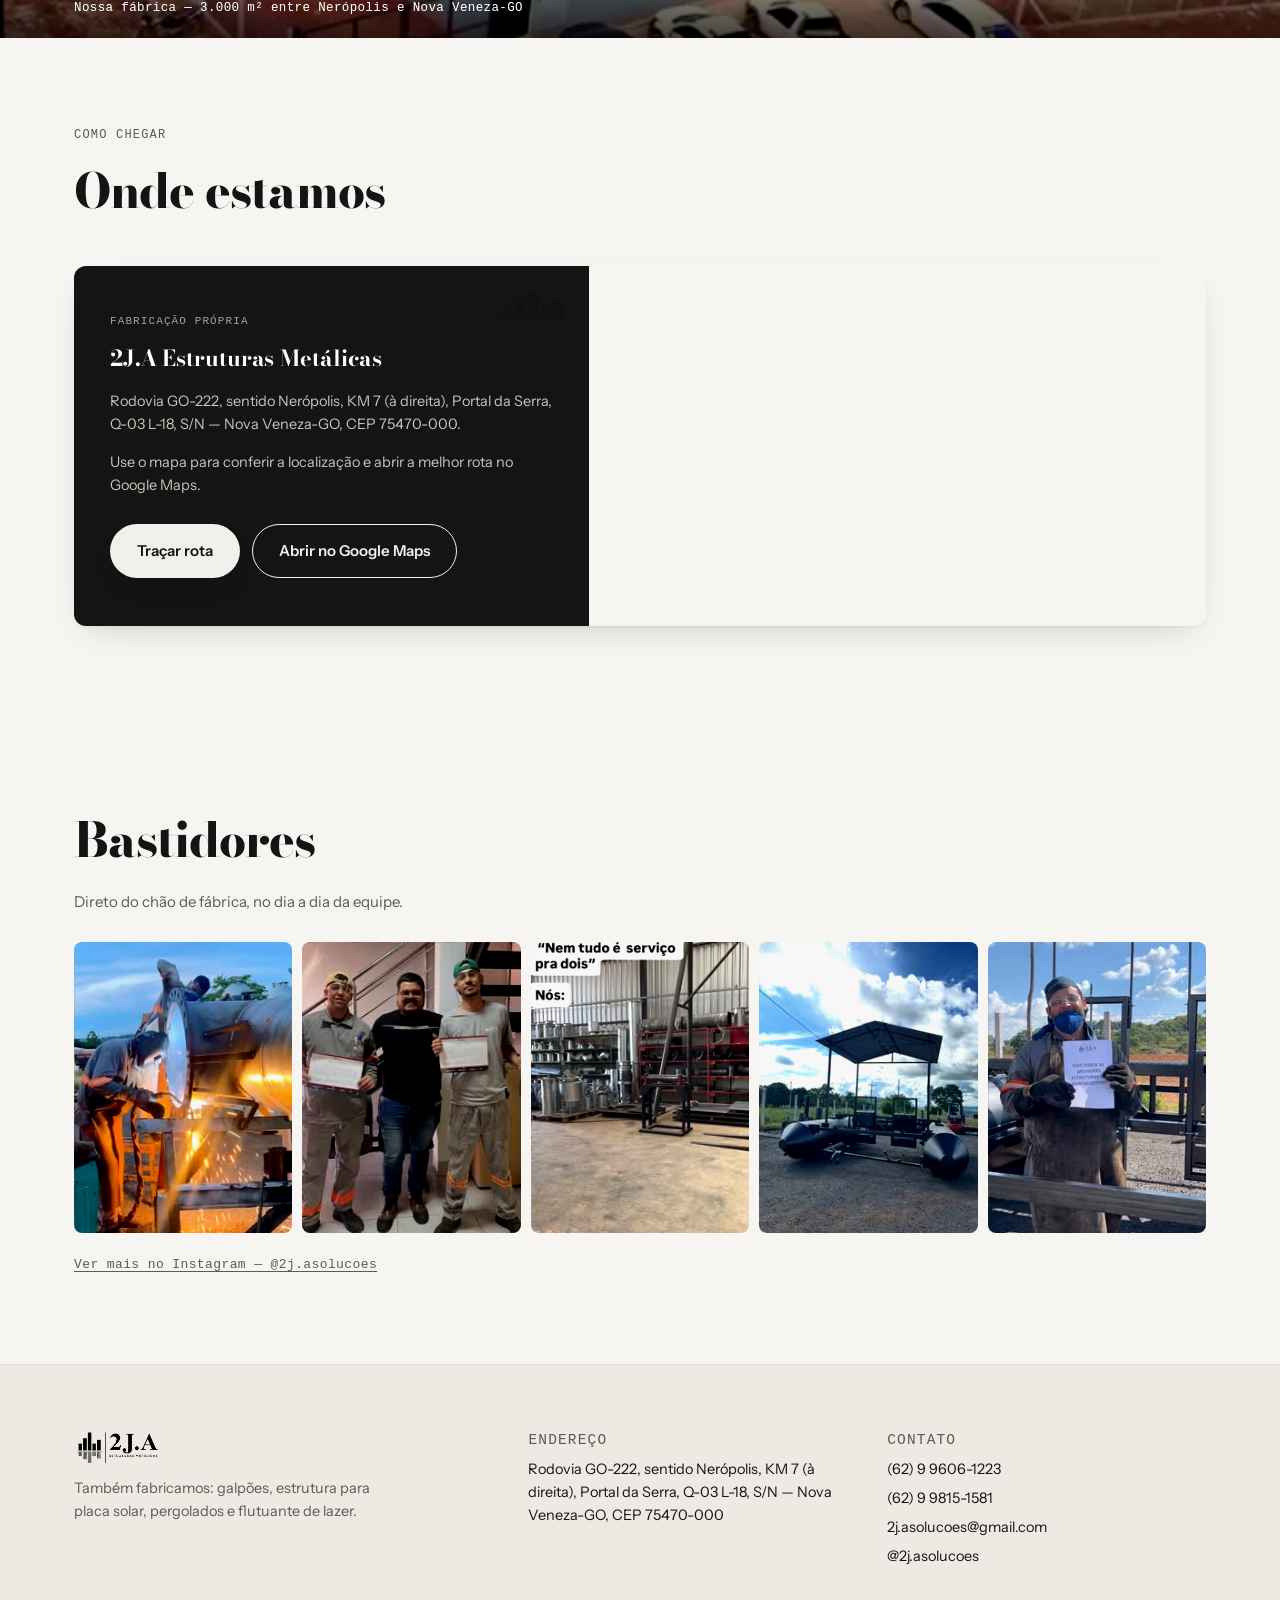
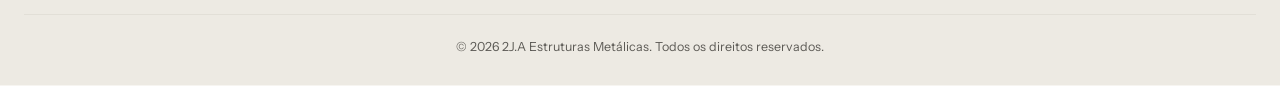
==== commit ea8925a9: "Push full-bleed photographic treatment past the hero Reference: the skill's own Floria showcase (tas" ====
--- a/index.html
+++ b/index.html
@@ -20,6 +20,7 @@
   </defs>
 </svg>
 
+<div id="scroll-sentinel"></div>
 <header class="site-header">
   <div class="wrap header-inner">
     <a href="#topo" class="logo-link">
@@ -70,8 +71,8 @@
       <h2 class="section-title reveal">Produtos Campeões</h2>
 
       <!-- destaque: o carro-chefe, tratamento editorial cheio -->
-      <article class="champ-feature reveal">
-        <a href="produtos/balsa-bomba-bloc.html" class="champ-feature-photo" style="background-image:url('assets/img/produto-balsa-bloc.jpg')" aria-label="Ver detalhes: Balsa para Bomba Bloc."></a>
+      <article class="champ-feature reveal" style="background-image:url('assets/img/produto-balsa-bloc.jpg')">
+        <span class="champ-feature-scrim"></span>
         <div class="champ-feature-body">
           <span class="champ-feature-tag">O mais vendido</span>
           <h3><a href="produtos/balsa-bomba-bloc.html">Balsa para Bomba Bloc.</a></h3>
@@ -84,7 +85,10 @@
             <li>Ajuste de altura da bomba</li>
             <li>Ajuste de equilíbrio da balsa</li>
           </ul>
-          <a href="#" class="btn btn-accent" data-wa="Olá! Vim pelo site e quero um orçamento para a Balsa para Bomba Bloc.">Pedir orçamento</a>
+          <div class="champ-feature-actions">
+            <a href="#" class="btn btn-accent" data-wa="Olá! Vim pelo site e quero um orçamento para a Balsa para Bomba Bloc.">Pedir orçamento</a>
+            <a href="produtos/balsa-bomba-bloc.html" class="champ-feature-more">Ver detalhes completos →</a>
+          </div>
         </div>
       </article>
 
@@ -197,45 +201,48 @@
   </section>
 
   <!-- 4. DIFERENCIAIS -->
-  <section class="section diferenciais">
-    <div class="wrap">
-      <svg class="brand-mark reveal" viewBox="0 0 90 66" aria-hidden="true">
-        <rect x="2" y="22" width="14" height="18" fill="currentColor"/><rect x="2" y="40" width="14" height="10" fill="url(#brandHatch)"/>
-        <rect x="20" y="13" width="14" height="27" fill="currentColor"/><rect x="20" y="40" width="14" height="16" fill="url(#brandHatch)"/>
-        <rect x="38" y="3" width="14" height="37" fill="currentColor"/><rect x="38" y="40" width="14" height="26" fill="url(#brandHatch)"/>
-        <rect x="56" y="22" width="14" height="18" fill="currentColor"/><rect x="56" y="40" width="14" height="10" fill="url(#brandHatch)"/>
-        <rect x="74" y="16" width="14" height="24" fill="currentColor"/><rect x="74" y="40" width="14" height="14" fill="url(#brandHatch)"/>
-        <rect x="0" y="39" width="90" height="2" fill="currentColor"/>
-      </svg>
-      <h2 class="section-title reveal">Diferenciais</h2>
-
-      <ol class="dif-list reveal">
-        <li class="dif-row">
-          <span class="dif-num">01</span>
-          <span class="dif-title">Preço Justo</span>
-          <span class="dif-desc">Custo-benefício real, sem inflar valor.</span>
-        </li>
-        <li class="dif-row">
-          <span class="dif-num">02</span>
-          <span class="dif-title">Agilidade</span>
-          <span class="dif-desc">Fabricação e montagem rápida, pra sua safra não esperar.</span>
-        </li>
-        <li class="dif-row">
-          <span class="dif-num">03</span>
-          <span class="dif-title">Mão de Obra Qualificada</span>
-          <span class="dif-desc">Equipe experiente em estrutura metálica pro agro.</span>
-        </li>
-        <li class="dif-row">
-          <span class="dif-num">04</span>
-          <span class="dif-title">Parceria</span>
-          <span class="dif-desc">Trabalhamos junto com você, do projeto à entrega.</span>
-        </li>
-        <li class="dif-row">
-          <span class="dif-num">05</span>
-          <span class="dif-title">Estrutura Própria</span>
-          <span class="dif-desc">3.000 m² de fábrica entre Nerópolis e Nova Veneza-GO, prontos pra atender.</span>
-        </li>
-      </ol>
+  <section class="diferenciais">
+    <div class="dif-split">
+      <div class="dif-content reveal">
+        <svg class="brand-mark" viewBox="0 0 90 66" aria-hidden="true">
+          <rect x="2" y="22" width="14" height="18" fill="currentColor"/><rect x="2" y="40" width="14" height="10" fill="url(#brandHatch)"/>
+          <rect x="20" y="13" width="14" height="27" fill="currentColor"/><rect x="20" y="40" width="14" height="16" fill="url(#brandHatch)"/>
+          <rect x="38" y="3" width="14" height="37" fill="currentColor"/><rect x="38" y="40" width="14" height="26" fill="url(#brandHatch)"/>
+          <rect x="56" y="22" width="14" height="18" fill="currentColor"/><rect x="56" y="40" width="14" height="10" fill="url(#brandHatch)"/>
+          <rect x="74" y="16" width="14" height="24" fill="currentColor"/><rect x="74" y="40" width="14" height="14" fill="url(#brandHatch)"/>
+          <rect x="0" y="39" width="90" height="2" fill="currentColor"/>
+        </svg>
+        <h2 class="section-title">Diferenciais</h2>
+
+        <ol class="dif-list">
+          <li class="dif-row">
+            <span class="dif-num">01</span>
+            <span class="dif-title">Preço Justo</span>
+            <span class="dif-desc">Custo-benefício real, sem inflar valor.</span>
+          </li>
+          <li class="dif-row">
+            <span class="dif-num">02</span>
+            <span class="dif-title">Agilidade</span>
+            <span class="dif-desc">Fabricação e montagem rápida, pra sua safra não esperar.</span>
+          </li>
+          <li class="dif-row">
+            <span class="dif-num">03</span>
+            <span class="dif-title">Mão de Obra Qualificada</span>
+            <span class="dif-desc">Equipe experiente em estrutura metálica pro agro.</span>
+          </li>
+          <li class="dif-row">
+            <span class="dif-num">04</span>
+            <span class="dif-title">Parceria</span>
+            <span class="dif-desc">Trabalhamos junto com você, do projeto à entrega.</span>
+          </li>
+          <li class="dif-row">
+            <span class="dif-num">05</span>
+            <span class="dif-title">Estrutura Própria</span>
+            <span class="dif-desc">3.000 m² de fábrica entre Nerópolis e Nova Veneza-GO, prontos pra atender.</span>
+          </li>
+        </ol>
+      </div>
+      <div class="dif-photo" style="background-image:url('assets/img/instagram/ig-solda.jpg')"></div>
     </div>
   </section>
 
--- a/styles.css
+++ b/styles.css
@@ -14,7 +14,7 @@
   --font-display:"Bodoni Moda",Georgia,"Iowan Old Style","Palatino Linotype",serif;
   --font-body:"Instrument Sans",-apple-system,BlinkMacSystemFont,"Segoe UI",Roboto,Helvetica,Arial,sans-serif;
   --font-data:ui-monospace,"SF Mono",Menlo,Consolas,monospace;
-  --photo-grade:contrast(1.1) saturate(.85) brightness(.99);
+  --photo-grade:contrast(1.16) saturate(1.05) brightness(.97);
 }
 
 @media (prefers-color-scheme: dark){
@@ -145,16 +145,26 @@
 .btn-sm{padding:9px 18px;font-size:13.5px;}
 .btn-lg{padding:16px 32px;font-size:16.5px;}
 
-/* ---- Header ---- */
+/* ---- Header: floating over the hero, solidifies on scroll ---- */
 .site-header{
-  position:sticky;top:0;z-index:50;
+  position:fixed;top:0;left:0;right:0;z-index:50;
+  background:transparent;
+  border-bottom:1px solid transparent;
+  transition:background .25s ease, border-color .25s ease, backdrop-filter .25s ease;
+}
+.site-header.is-scrolled{
   background:color-mix(in srgb, var(--bg) 88%, transparent);
   backdrop-filter:blur(10px);
-  border-bottom:1px solid var(--line);
-}
-.header-inner{display:flex;align-items:center;justify-content:space-between;padding:14px 24px;}
-.logo-img{height:38px;width:auto;filter:brightness(0) saturate(100%);}
-@media (prefers-color-scheme: dark){ .logo-img{filter:none;} }
+  border-bottom-color:var(--line);
+}
+.header-inner{display:flex;align-items:center;justify-content:space-between;padding:16px 24px;}
+.logo-img{height:38px;width:auto;filter:brightness(0) invert(1);transition:filter .25s ease;}
+.site-header.is-scrolled .logo-img{filter:brightness(0) saturate(100%);}
+@media (prefers-color-scheme: dark){
+  .logo-img{filter:brightness(0) invert(1);}
+  .site-header.is-scrolled .logo-img{filter:none;}
+}
+#scroll-sentinel{position:absolute;top:0;height:1px;width:1px;pointer-events:none;}
 
 /* ---- Hero ---- */
 .hero{
@@ -193,38 +203,53 @@
 
 /* ---- Produto campeão em destaque (editorial, sem card) ---- */
 .champ-feature{
-  display:grid;
-  grid-template-columns:1.2fr 1fr;
-  gap:56px;
-  align-items:center;
+  position:relative;
+  display:flex;
+  align-items:flex-end;
+  min-height:640px;
   margin-top:40px;
-  padding-bottom:64px;
-  border-bottom:1px solid var(--line);
-}
-.champ-feature-photo{
-  display:block;
-  aspect-ratio:16/11;
-  background-size:cover;
-  background-position:center;
   border-radius:var(--radius);
-  transition:opacity .15s ease;
-}
-.champ-feature-photo:hover{opacity:.9;}
+  overflow:hidden;
+  background-size:cover;
+  background-position:center;
+  filter:var(--photo-grade);
+}
+.champ-feature-scrim{
+  position:absolute;inset:0;
+  background:linear-gradient(90deg, rgba(15,12,8,.88) 0%, rgba(15,12,8,.55) 42%, rgba(15,12,8,.08) 78%);
+}
+.champ-feature-body{position:relative;padding:56px;max-width:620px;color:#fff;}
 .champ-feature-tag{
   display:inline-block;
   font-family:var(--font-data);
   font-size:11.5px;
   letter-spacing:.08em;
   text-transform:uppercase;
-  color:var(--accent-2);
+  color:rgba(255,255,255,.7);
   margin-bottom:10px;
 }
-.champ-feature-body h3{font-size:clamp(24px,2.6vw,32px);margin-bottom:.35em;}
+.champ-feature-body h3{font-size:clamp(30px,3.6vw,44px);margin-bottom:.3em;color:#fff;}
 .champ-feature-body h3 a{text-decoration:none;color:inherit;}
-.champ-feature-body h3 a:hover{color:var(--accent-2);}
-.gancho{color:var(--text-muted);font-size:15px;margin-bottom:16px;}
-.bullets{margin:0 0 24px;padding-left:18px;font-size:14.5px;color:var(--text);columns:2;column-gap:24px;}
+.gancho{color:rgba(255,255,255,.82);font-size:16px;margin-bottom:20px;max-width:48ch;}
+.bullets{margin:0 0 28px;padding-left:18px;font-size:14.5px;color:rgba(255,255,255,.9);columns:2;column-gap:24px;}
 .bullets li{margin-bottom:8px;break-inside:avoid;}
+.champ-feature-actions{display:flex;align-items:center;gap:20px;flex-wrap:wrap;}
+.champ-feature-more{
+  font-family:var(--font-data);
+  font-size:13px;
+  color:rgba(255,255,255,.8);
+  text-decoration:none;
+  border-bottom:1px solid rgba(255,255,255,.4);
+  padding-bottom:2px;
+}
+.champ-feature-more:hover{color:#fff;border-color:#fff;}
+
+@media (max-width:700px){
+  .champ-feature{min-height:560px;align-items:flex-end;}
+  .champ-feature-body{padding:32px 24px;}
+  .champ-feature-scrim{background:linear-gradient(0deg, rgba(15,12,8,.9) 0%, rgba(15,12,8,.35) 55%, rgba(15,12,8,.05) 100%);}
+  .bullets{columns:1;}
+}
 
 /* ---- Bento assimétrico: demais campeões ---- */
 .champ-bento{
@@ -296,7 +321,26 @@
   .outros-list{grid-template-columns:1fr;}
 }
 
-/* ---- Diferenciais: lista numerada editorial ---- */
+/* ---- Diferenciais: split editorial com foto real ---- */
+.dif-split{display:grid;grid-template-columns:1fr 1fr;}
+.dif-content{
+  padding:96px 56px 96px max(24px, calc((100% - 1180px)/2 + 24px));
+  display:flex;
+  flex-direction:column;
+  justify-content:center;
+}
+.dif-photo{
+  min-height:420px;
+  background-size:cover;
+  background-position:center;
+  filter:var(--photo-grade);
+}
+@media (max-width:900px){
+  .dif-split{grid-template-columns:1fr;}
+  .dif-content{padding:56px 24px;}
+  .dif-photo{min-height:300px;order:-1;}
+}
+
 .dif-list{list-style:none;margin:40px 0 0;padding:0;}
 .dif-row{
   display:grid;
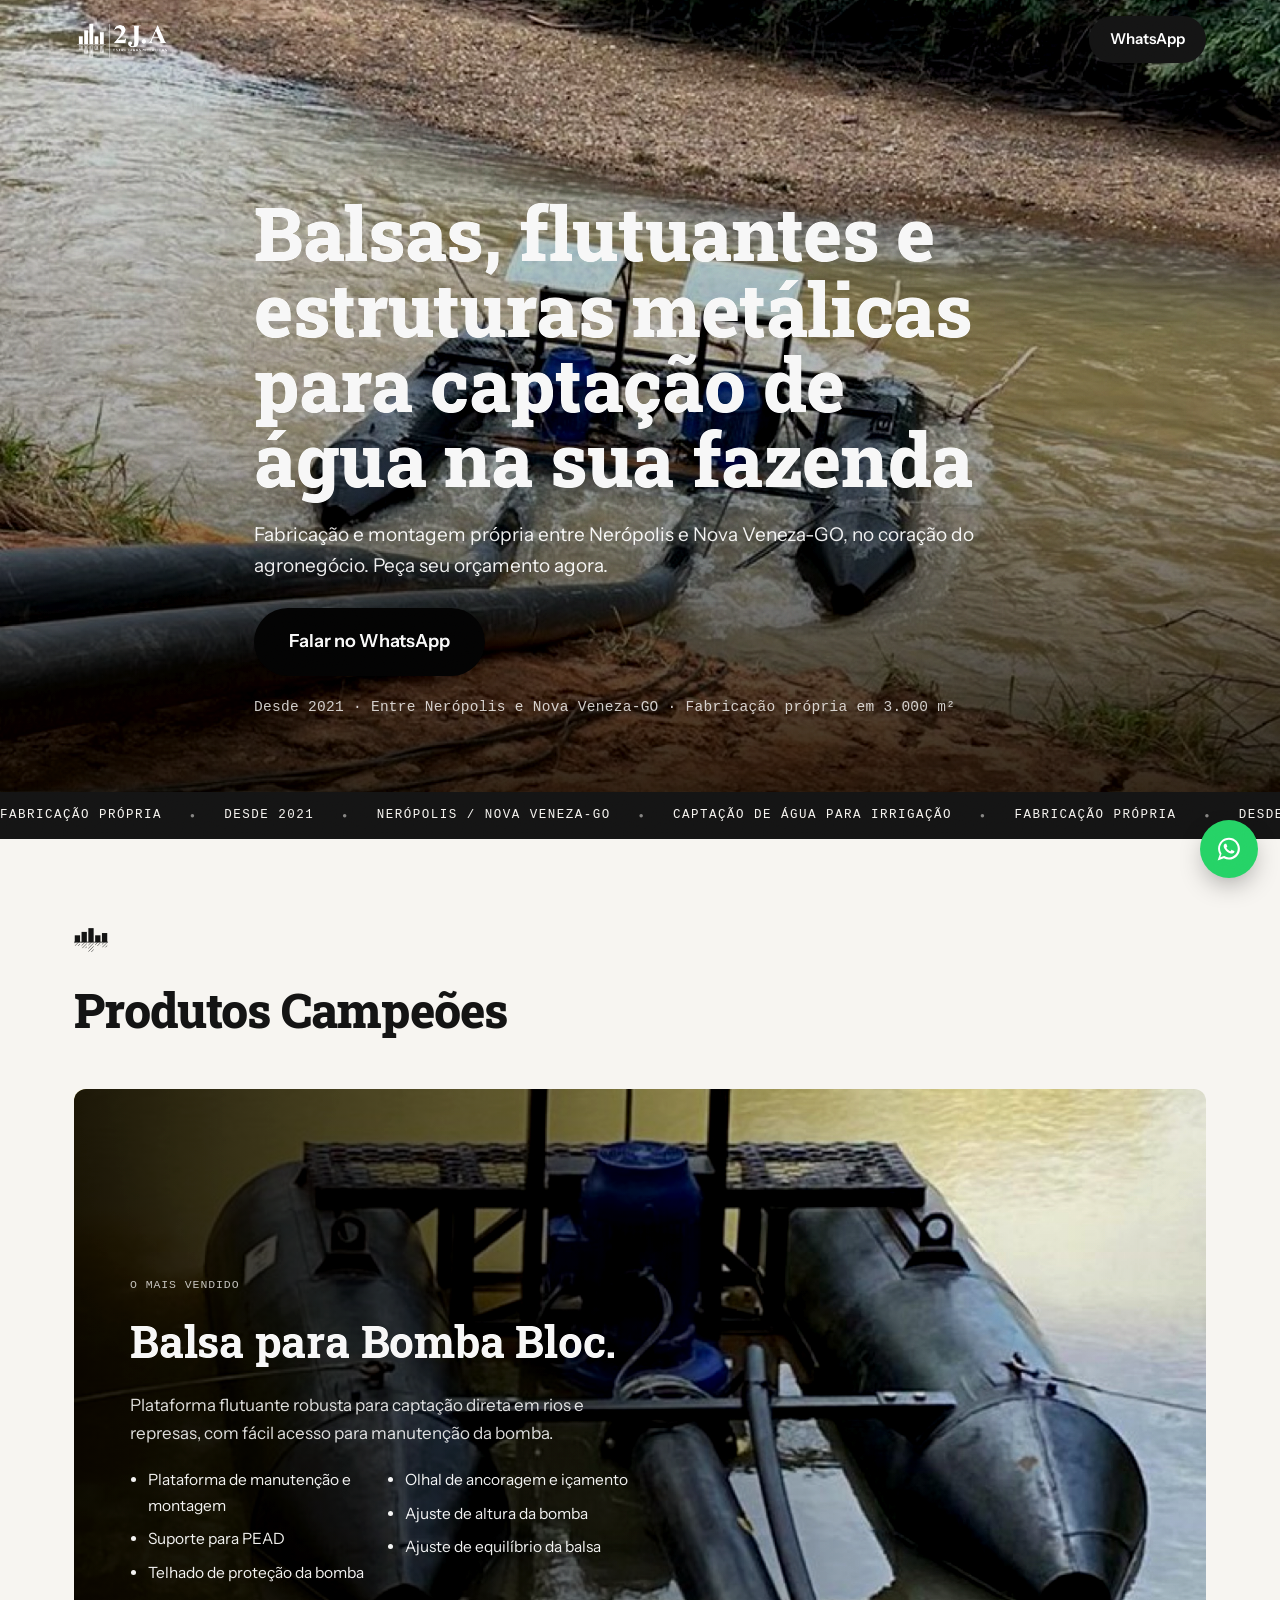
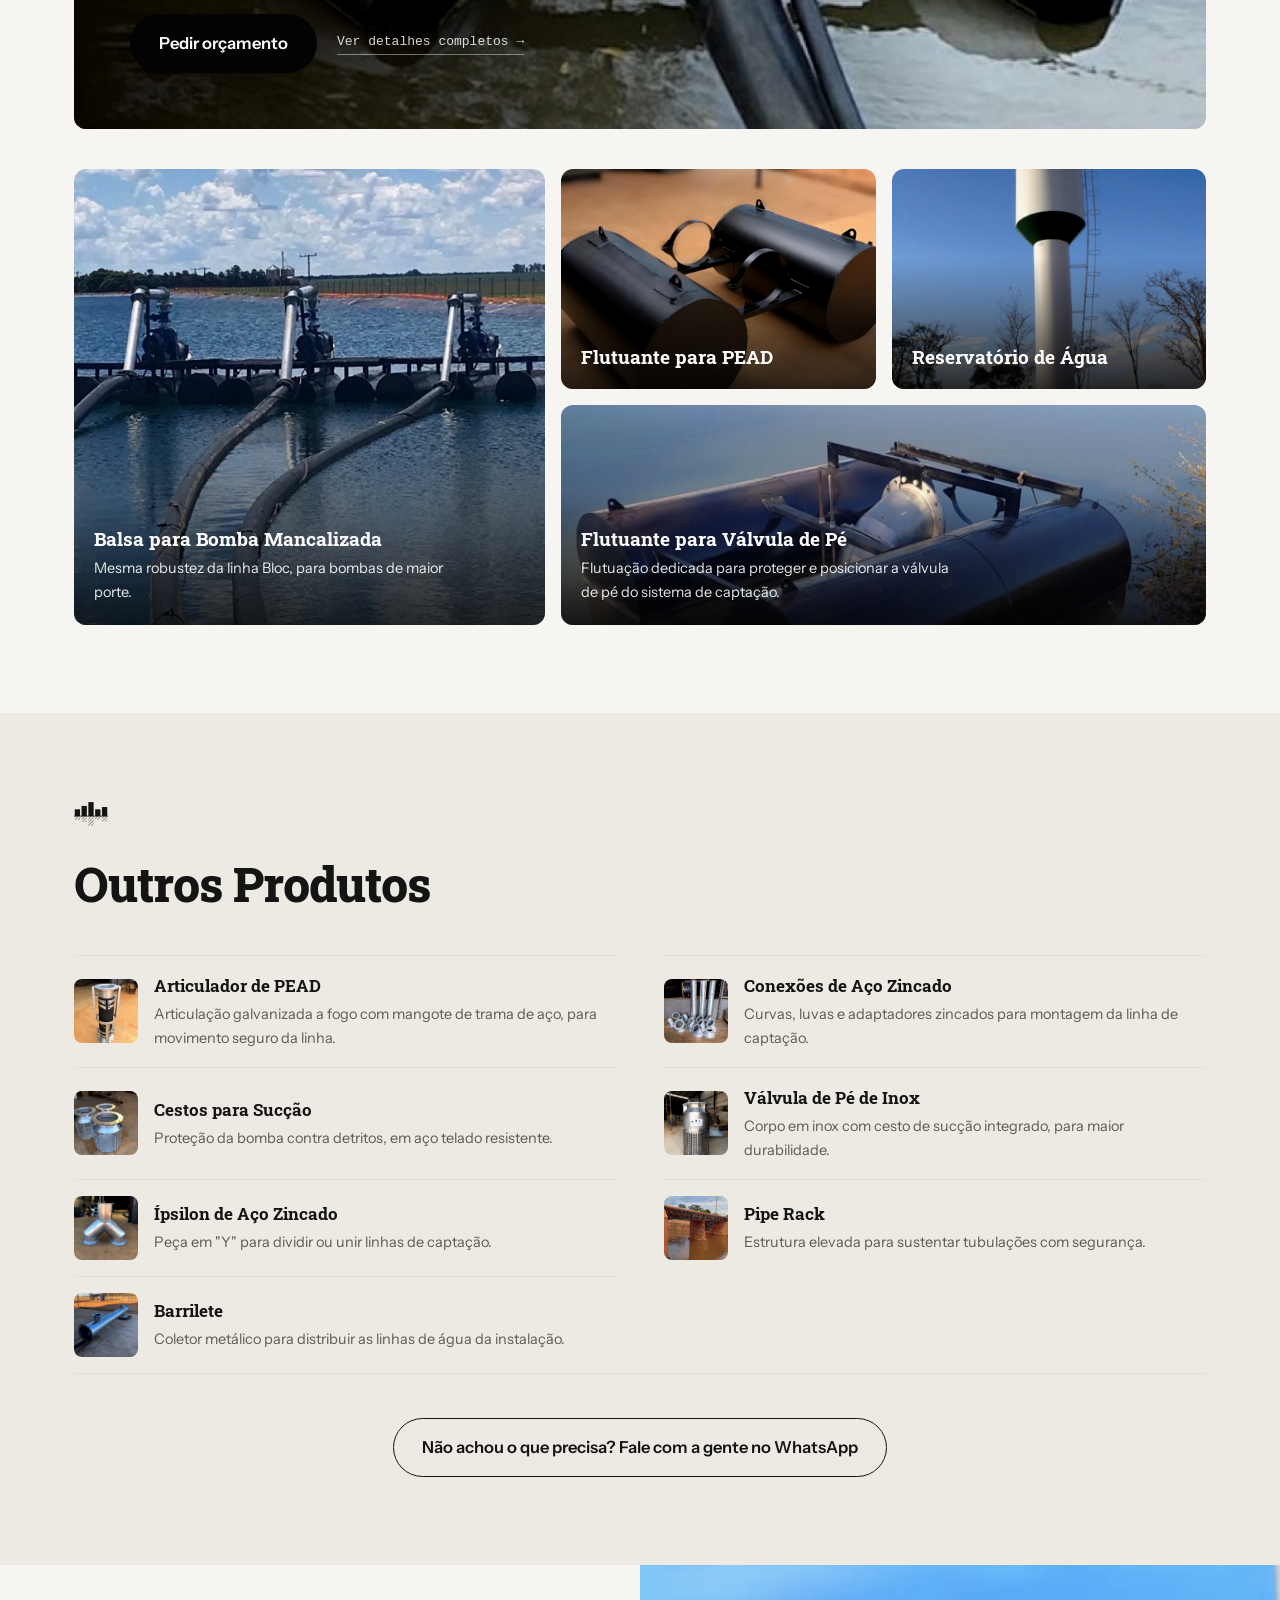
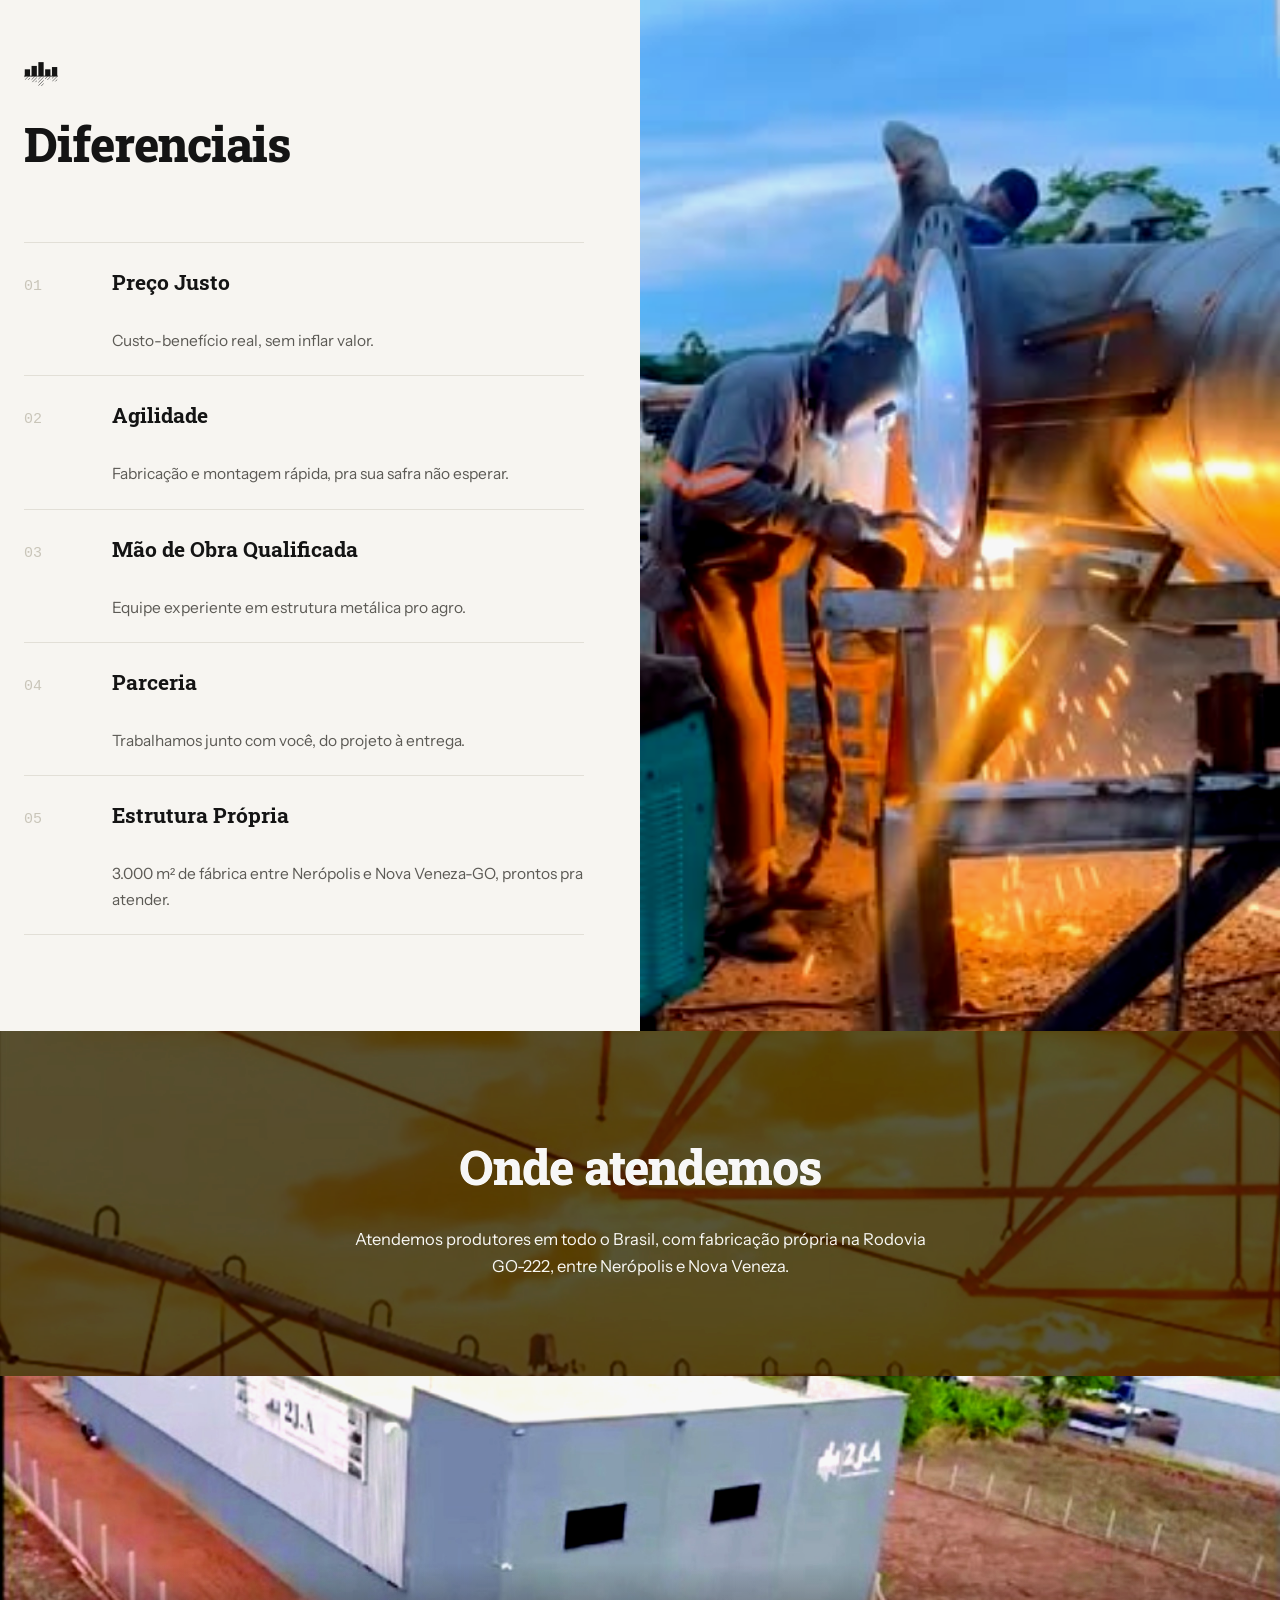
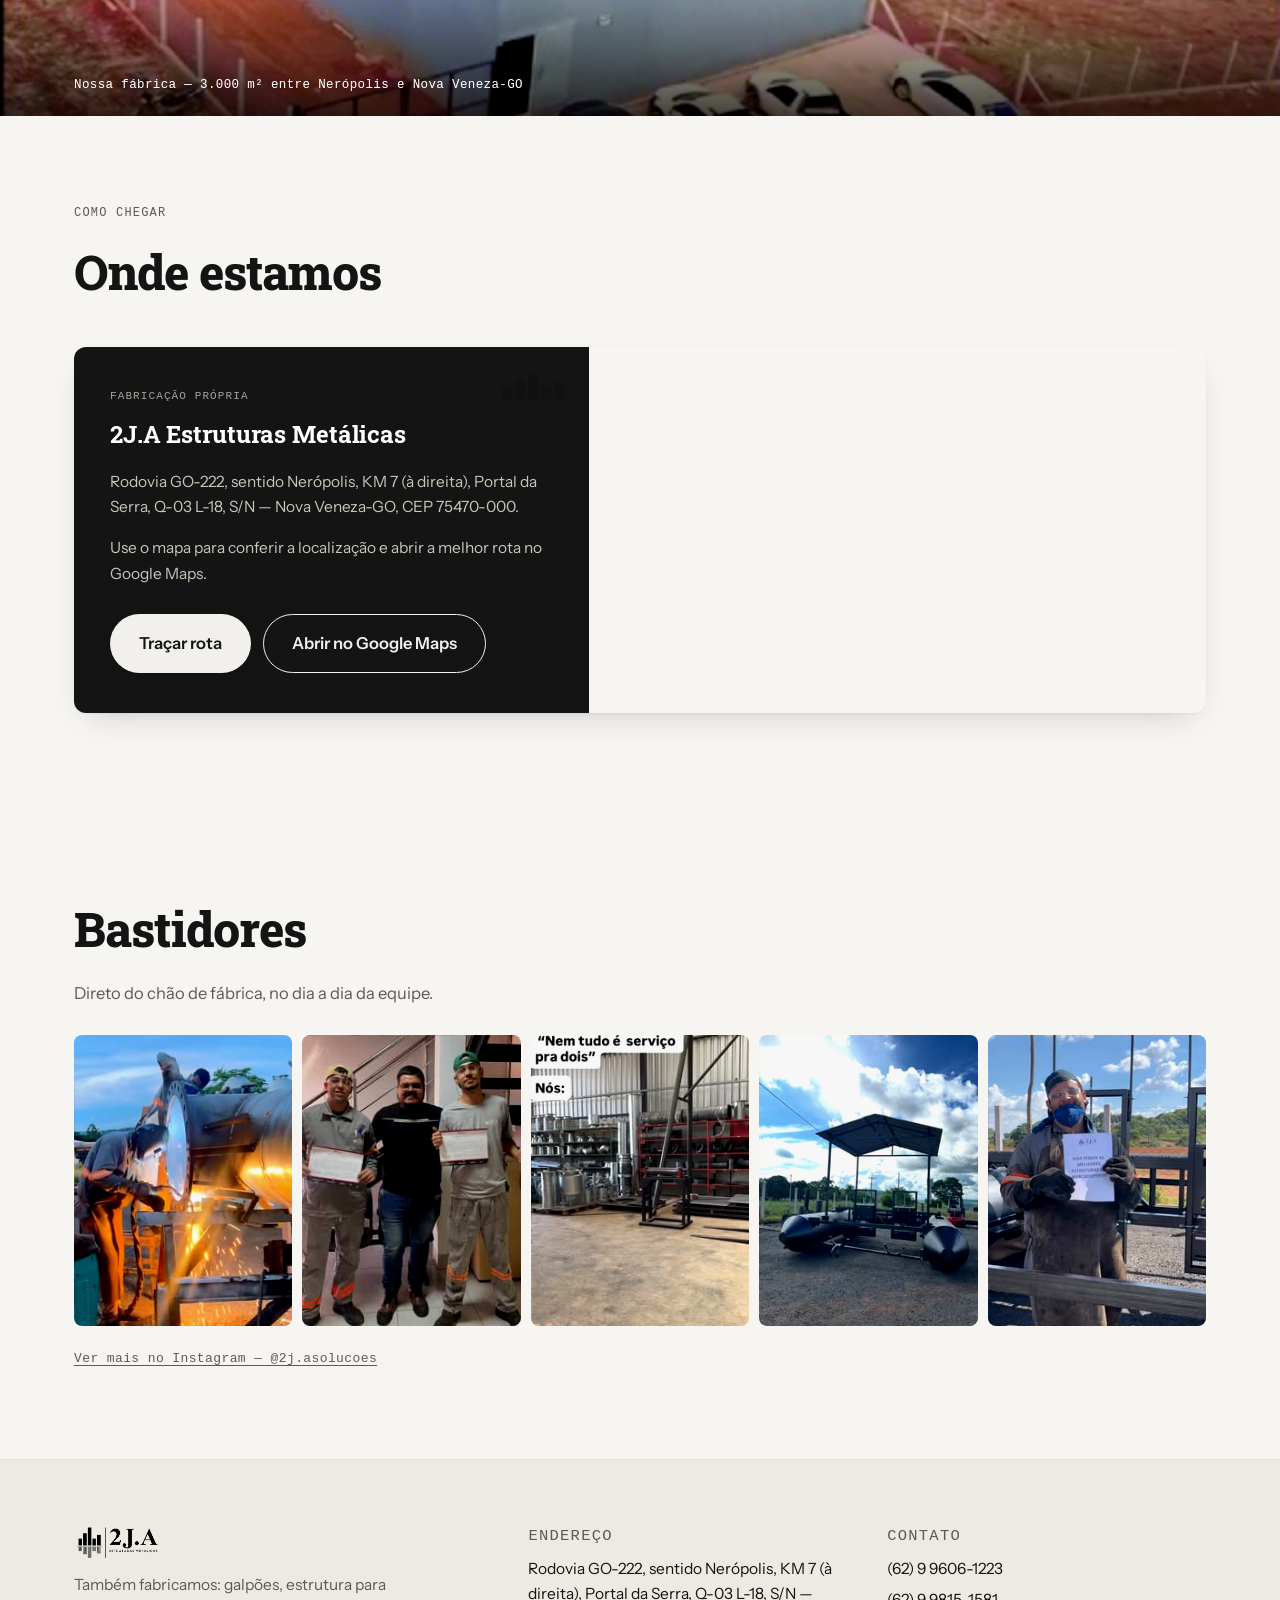
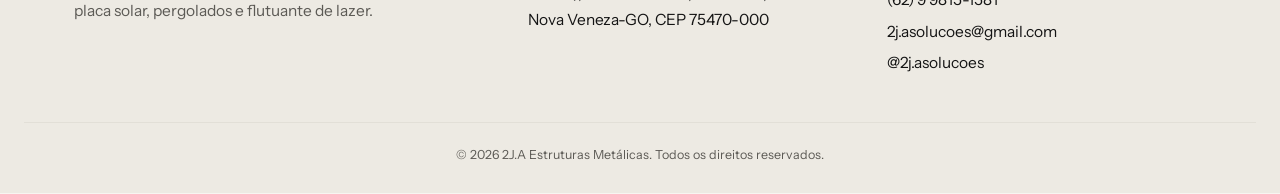
==== commit 92165d6a: "Swap Bodoni Moda for Roboto Slab and bump text sizes for readability Feedback: the target audience i" ====
--- a/index.html
+++ b/index.html
@@ -7,7 +7,7 @@
 <meta name="description" content="Fabricação de balsas, flutuantes e estruturas metálicas para captação de água na irrigação agrícola. Atendimento em Goiás. Peça seu orçamento no WhatsApp.">
 <link rel="preconnect" href="https://fonts.googleapis.com">
 <link rel="preconnect" href="https://fonts.gstatic.com" crossorigin>
-<link href="https://fonts.googleapis.com/css2?family=Bodoni+Moda:ital,opsz,wght@0,6..96,400;0,6..96,500;0,6..96,700;0,6..96,800;1,6..96,500&family=Instrument+Sans:wght@400;500;600&display=swap" rel="stylesheet">
+<link href="https://fonts.googleapis.com/css2?family=Roboto+Slab:wght@400;500;600;700;800&family=Instrument+Sans:wght@400;500;600;700&display=swap" rel="stylesheet">
 <link rel="stylesheet" href="styles.css">
 </head>
 <body>
--- a/styles.css
+++ b/styles.css
@@ -11,7 +11,7 @@
   --line-strong:#C9C5B9;
   --shadow:0 1px 2px rgba(20,20,20,.04), 0 12px 32px -16px rgba(20,20,20,.25);
   --radius:12px;
-  --font-display:"Bodoni Moda",Georgia,"Iowan Old Style","Palatino Linotype",serif;
+  --font-display:"Roboto Slab",Georgia,"Times New Roman",serif;
   --font-body:"Instrument Sans",-apple-system,BlinkMacSystemFont,"Segoe UI",Roboto,Helvetica,Arial,sans-serif;
   --font-data:ui-monospace,"SF Mono",Menlo,Consolas,monospace;
   --photo-grade:contrast(1.16) saturate(1.05) brightness(.97);
@@ -41,8 +41,8 @@
   background:var(--bg);
   color:var(--text);
   font-family:var(--font-body);
-  font-size:16px;
-  line-height:1.6;
+  font-size:17.5px;
+  line-height:1.65;
   -webkit-font-smoothing:antialiased;
 }
 img{max-width:100%;display:block;}
@@ -131,8 +131,8 @@
   font-family:var(--font-body);
   font-weight:600;
   border-radius:100px;
-  padding:14px 26px;
-  font-size:15px;
+  padding:15px 28px;
+  font-size:16.5px;
   border:1.5px solid transparent;
   cursor:pointer;
   transition:transform .15s ease, box-shadow .15s ease, background .15s ease;
@@ -142,8 +142,8 @@
 .btn-accent:hover{box-shadow:0 16px 32px -14px rgba(20,20,20,.45);}
 .btn-outline{background:transparent;border-color:var(--accent);color:var(--accent);}
 .btn-outline:hover{background:var(--accent);color:var(--accent-ink);}
-.btn-sm{padding:9px 18px;font-size:13.5px;}
-.btn-lg{padding:16px 32px;font-size:16.5px;}
+.btn-sm{padding:10px 20px;font-size:15px;}
+.btn-lg{padding:18px 34px;font-size:18px;}
 
 /* ---- Header: floating over the hero, solidifies on scroll ---- */
 .site-header{
@@ -192,7 +192,7 @@
 .hero-trust{
   margin:20px 0 0;
   font-family:var(--font-data);
-  font-size:13px;
+  font-size:14.5px;
   letter-spacing:.02em;
   color:rgba(255,255,255,.75);
 }
@@ -230,8 +230,8 @@
 }
 .champ-feature-body h3{font-size:clamp(30px,3.6vw,44px);margin-bottom:.3em;color:#fff;}
 .champ-feature-body h3 a{text-decoration:none;color:inherit;}
-.gancho{color:rgba(255,255,255,.82);font-size:16px;margin-bottom:20px;max-width:48ch;}
-.bullets{margin:0 0 28px;padding-left:18px;font-size:14.5px;color:rgba(255,255,255,.9);columns:2;column-gap:24px;}
+.gancho{color:rgba(255,255,255,.82);font-size:17px;margin-bottom:20px;max-width:48ch;}
+.bullets{margin:0 0 28px;padding-left:18px;font-size:15.5px;color:rgba(255,255,255,.9);columns:2;column-gap:24px;}
 .bullets li{margin-bottom:8px;break-inside:avoid;}
 .champ-feature-actions{display:flex;align-items:center;gap:20px;flex-wrap:wrap;}
 .champ-feature-more{
@@ -278,8 +278,8 @@
   background:linear-gradient(0deg, rgba(20,20,20,.82) 0%, rgba(20,20,20,.05) 60%);
 }
 .bento-text{position:absolute;left:0;right:0;bottom:0;padding:20px;color:#fff;}
-.bento-title{display:block;font-family:var(--font-display);font-weight:700;font-size:18px;line-height:1.2;}
-.bento-gancho{display:block;font-size:13px;color:rgba(255,255,255,.82);margin-top:6px;max-width:38ch;}
+.bento-title{display:block;font-family:var(--font-display);font-weight:700;font-size:19px;line-height:1.25;}
+.bento-gancho{display:block;font-size:14.5px;color:rgba(255,255,255,.86);margin-top:6px;max-width:38ch;}
 
 @media (max-width:900px){
   .champ-feature{grid-template-columns:1fr;gap:28px;}
@@ -312,8 +312,8 @@
   background-position:center;
 }
 .outros-text{min-width:0;}
-.outros-name{display:block;font-family:var(--font-display);font-weight:700;font-size:15.5px;}
-.outros-desc{display:block;font-size:13px;color:var(--text-muted);margin-top:2px;}
+.outros-name{display:block;font-family:var(--font-display);font-weight:700;font-size:17px;}
+.outros-desc{display:block;font-size:14.5px;color:var(--text-muted);margin-top:3px;}
 .outros-row:hover .outros-name{color:var(--accent-2);}
 .outros-cta{text-align:center;margin-top:44px;}
 
@@ -351,9 +351,9 @@
   border-top:1px solid var(--line);
 }
 .dif-list .dif-row:last-child{border-bottom:1px solid var(--line);}
-.dif-num{font-family:var(--font-data);font-size:14px;color:var(--line-strong);}
-.dif-title{font-family:var(--font-display);font-weight:700;font-size:19px;grid-column:2;}
-.dif-desc{grid-column:2;font-size:14.5px;color:var(--text-muted);margin-top:4px;}
+.dif-num{font-family:var(--font-data);font-size:15px;color:var(--line-strong);}
+.dif-title{font-family:var(--font-display);font-weight:700;font-size:21px;grid-column:2;}
+.dif-desc{grid-column:2;font-size:15.5px;color:var(--text-muted);margin-top:4px;}
 
 @media (max-width:640px){
   .dif-row{grid-template-columns:40px 1fr;gap:14px;}
@@ -434,8 +434,8 @@
   color:#A6A29A;
   margin-bottom:10px;
 }
-.local-card h3{color:#fff;font-size:22px;margin-bottom:14px;}
-.local-endereco{color:#C9C5B9;font-size:14.5px;}
+.local-card h3{color:#fff;font-size:24px;margin-bottom:14px;}
+.local-endereco{color:#C9C5B9;font-size:15.5px;}
 .local-actions{display:flex;flex-wrap:wrap;gap:12px;margin-top:12px;}
 .local-card .btn-accent{background:#F2F0EC;color:#141414;}
 .local-card .btn-outline{border-color:#F2F0EC;color:#F2F0EC;}
@@ -472,8 +472,8 @@
   box-shadow:var(--shadow);
 }
 .produto-info h1{font-size:clamp(28px,3.4vw,38px);margin-bottom:.4em;}
-.gancho-lg{font-size:16.5px;color:var(--text-muted);margin-bottom:24px;}
-.bullets-lg{margin:0 0 28px;padding-left:20px;font-size:15px;}
+.gancho-lg{font-size:18px;color:var(--text-muted);margin-bottom:24px;}
+.bullets-lg{margin:0 0 28px;padding-left:20px;font-size:16.5px;}
 .bullets-lg li{margin-bottom:8px;}
 
 @media (max-width:800px){
@@ -481,7 +481,7 @@
 }
 
 /* ---- Bastidores / Instagram ---- */
-.bastidores-sub{color:var(--text-muted);font-size:15px;margin-top:-8px;}
+.bastidores-sub{color:var(--text-muted);font-size:16.5px;margin-top:-8px;}
 .ig-strip{
   display:grid;
   grid-template-columns:repeat(5, 1fr);
@@ -523,7 +523,7 @@
 }
 .footer-logo{height:34px;width:auto;margin-bottom:14px;filter:brightness(0) saturate(100%);}
 @media (prefers-color-scheme: dark){ .footer-logo{filter:none;} }
-.footer-extra{font-size:13px;color:var(--text-muted);max-width:32ch;}
+.footer-extra{font-size:14.5px;color:var(--text-muted);max-width:32ch;}
 .footer-label{
   font-family:var(--font-data);
   font-size:11px;
@@ -532,7 +532,7 @@
   color:var(--text-muted);
   margin-bottom:10px;
 }
-.footer-col p{font-size:14.5px;margin:0 0 6px;}
+.footer-col p{font-size:15.5px;margin:0 0 6px;}
 .footer-col a{text-decoration:none;}
 .footer-col a:hover{color:var(--accent);}
 .copyright{
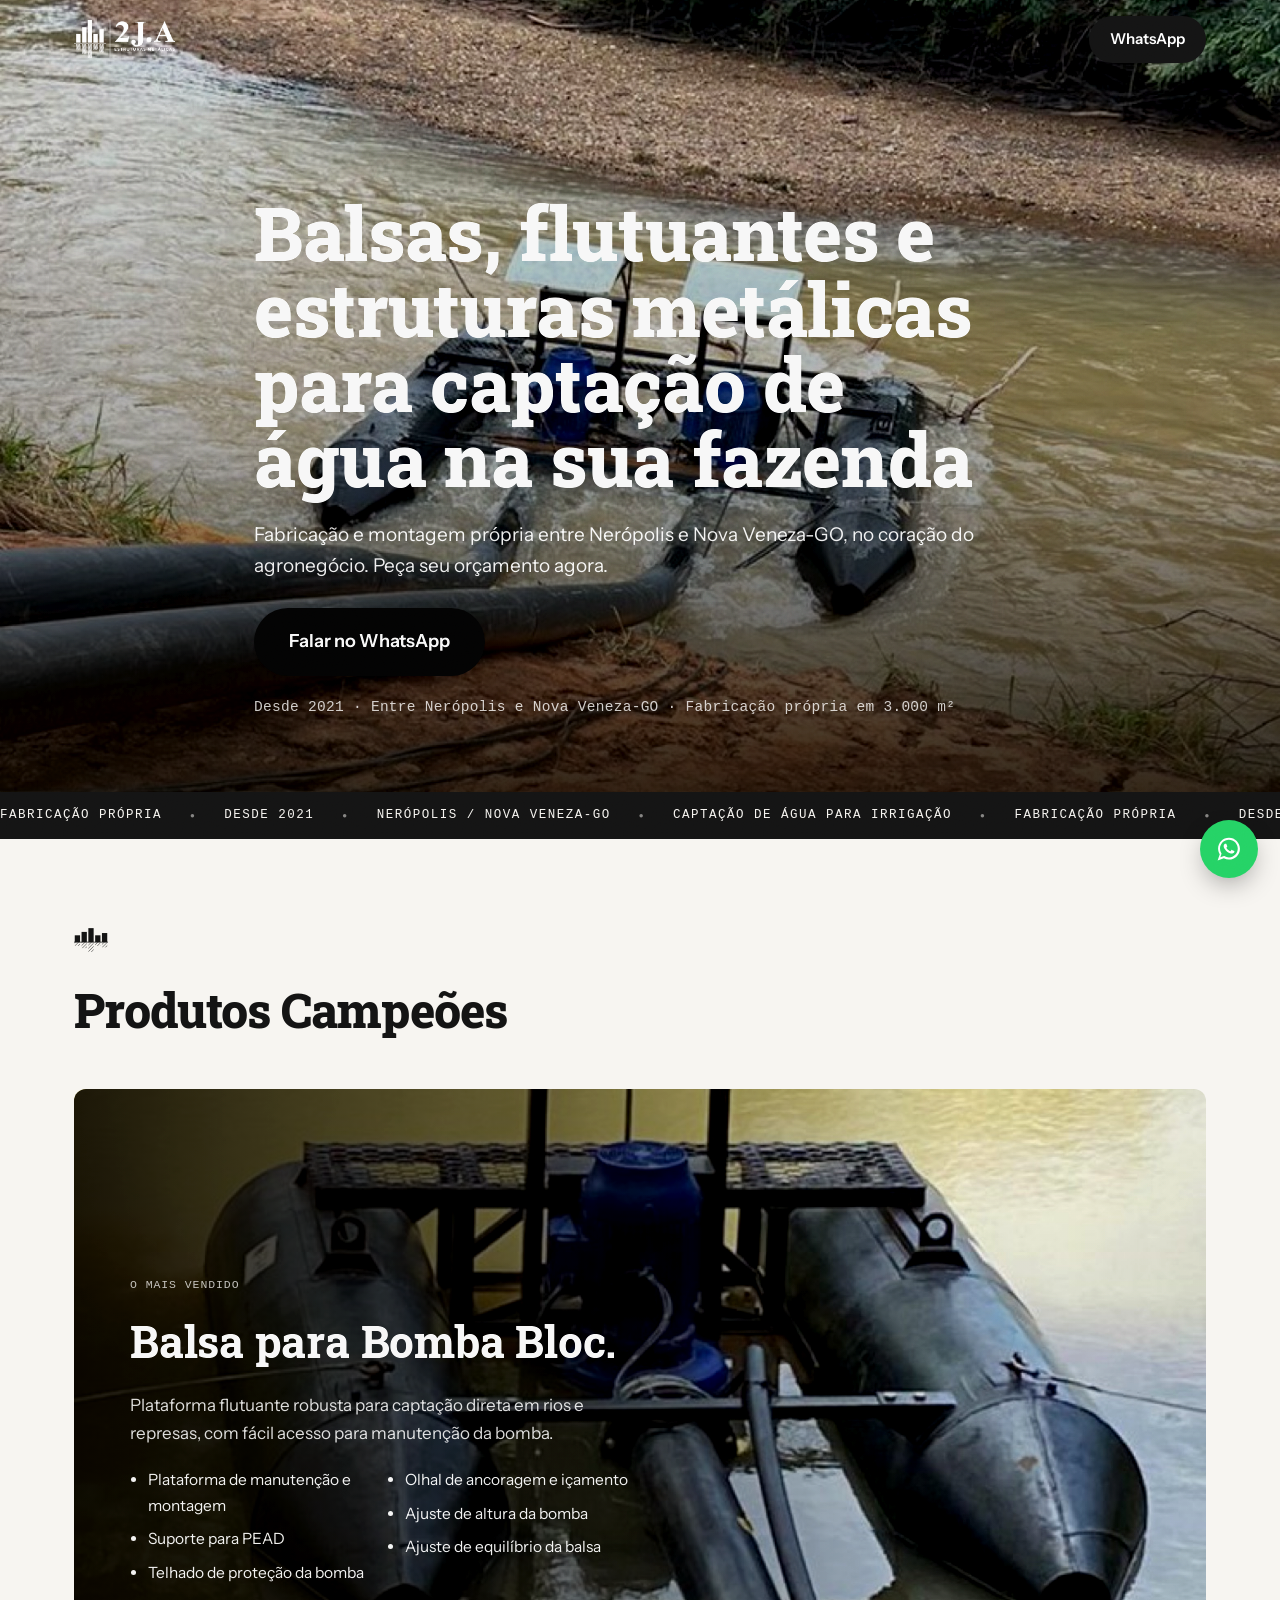
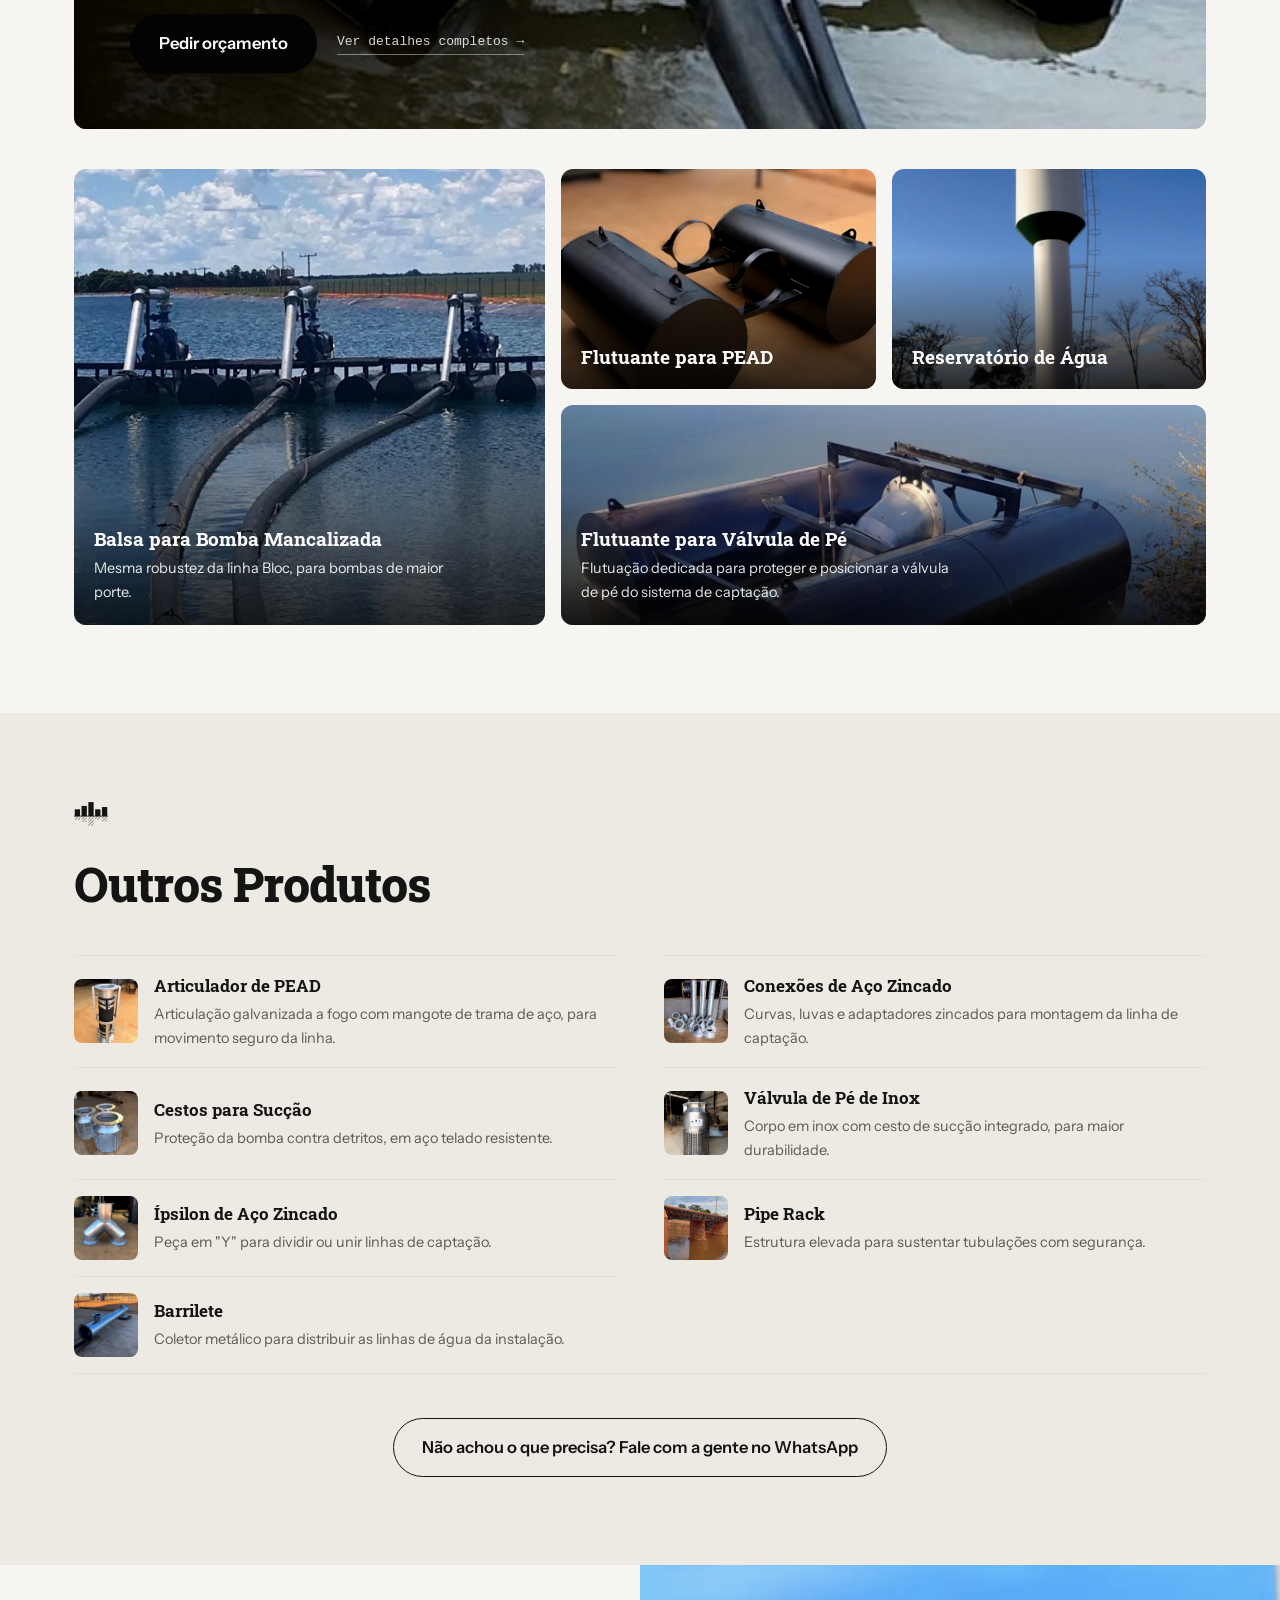
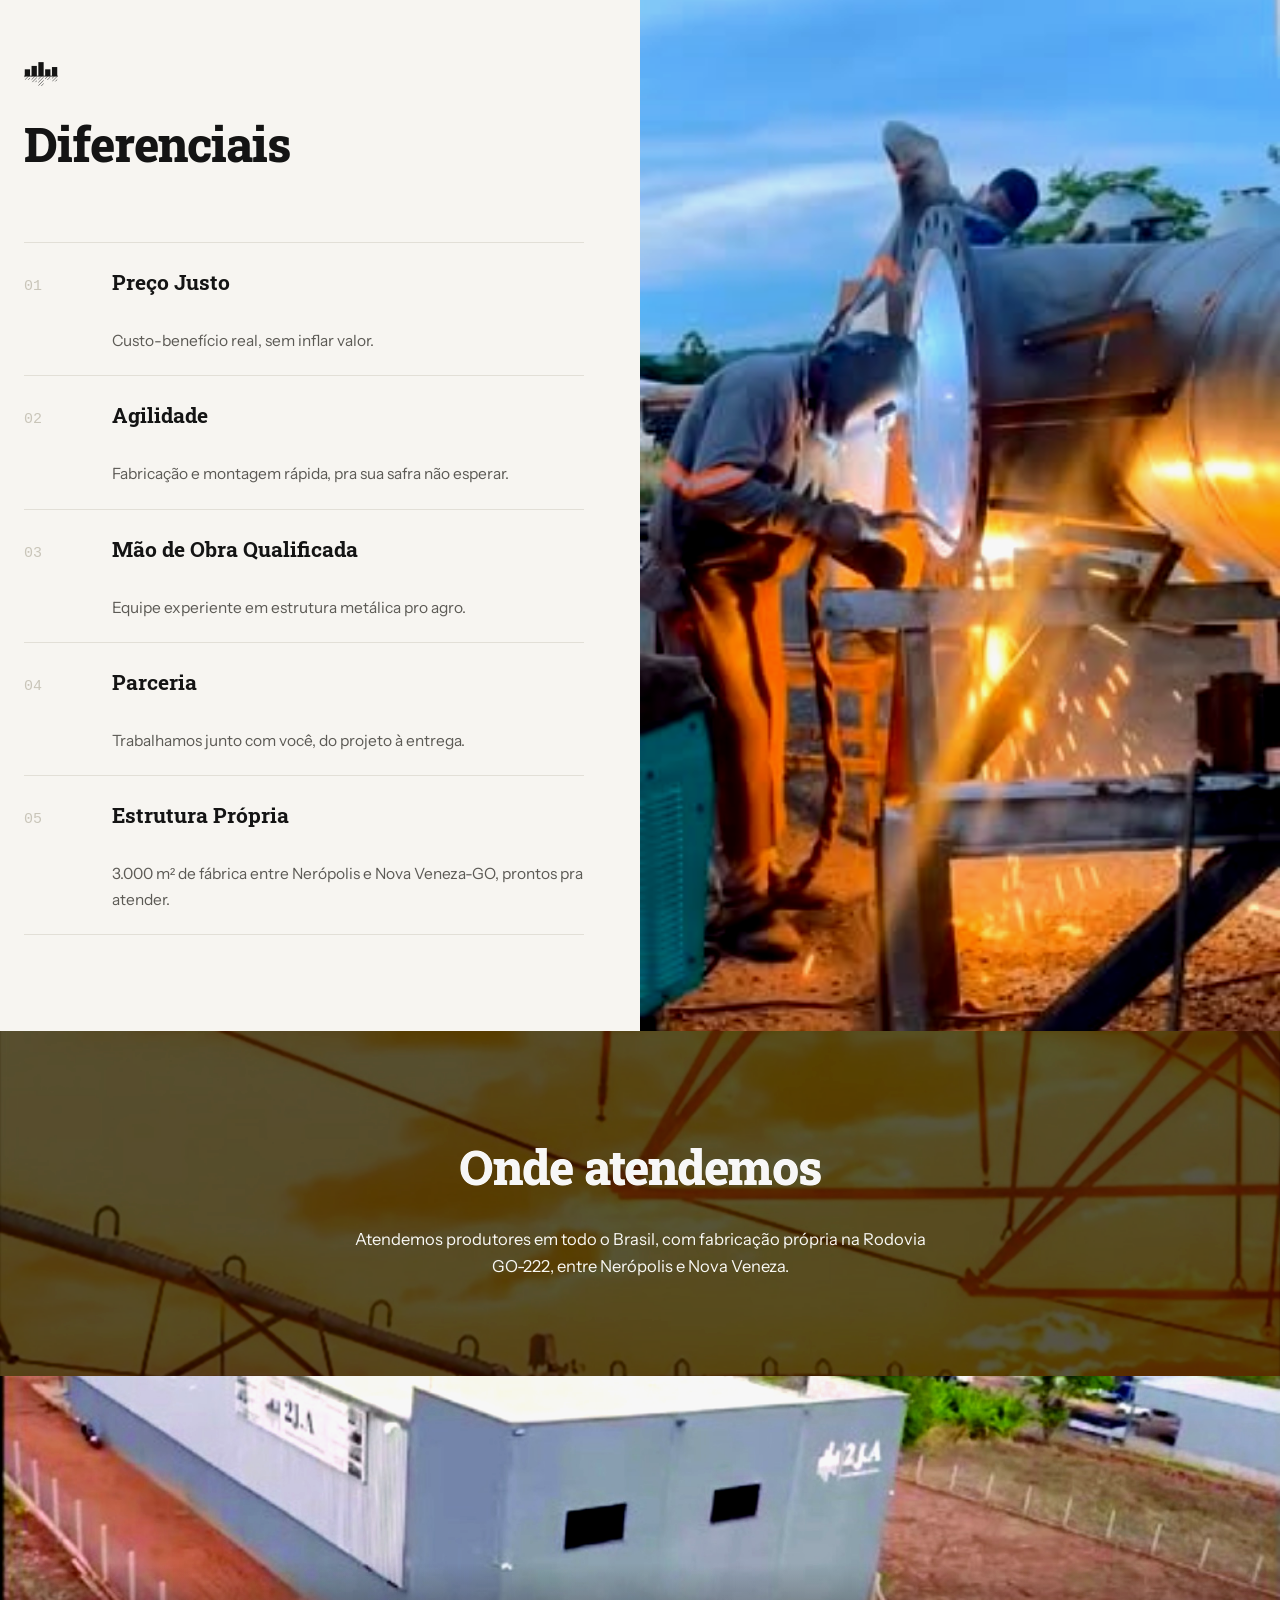
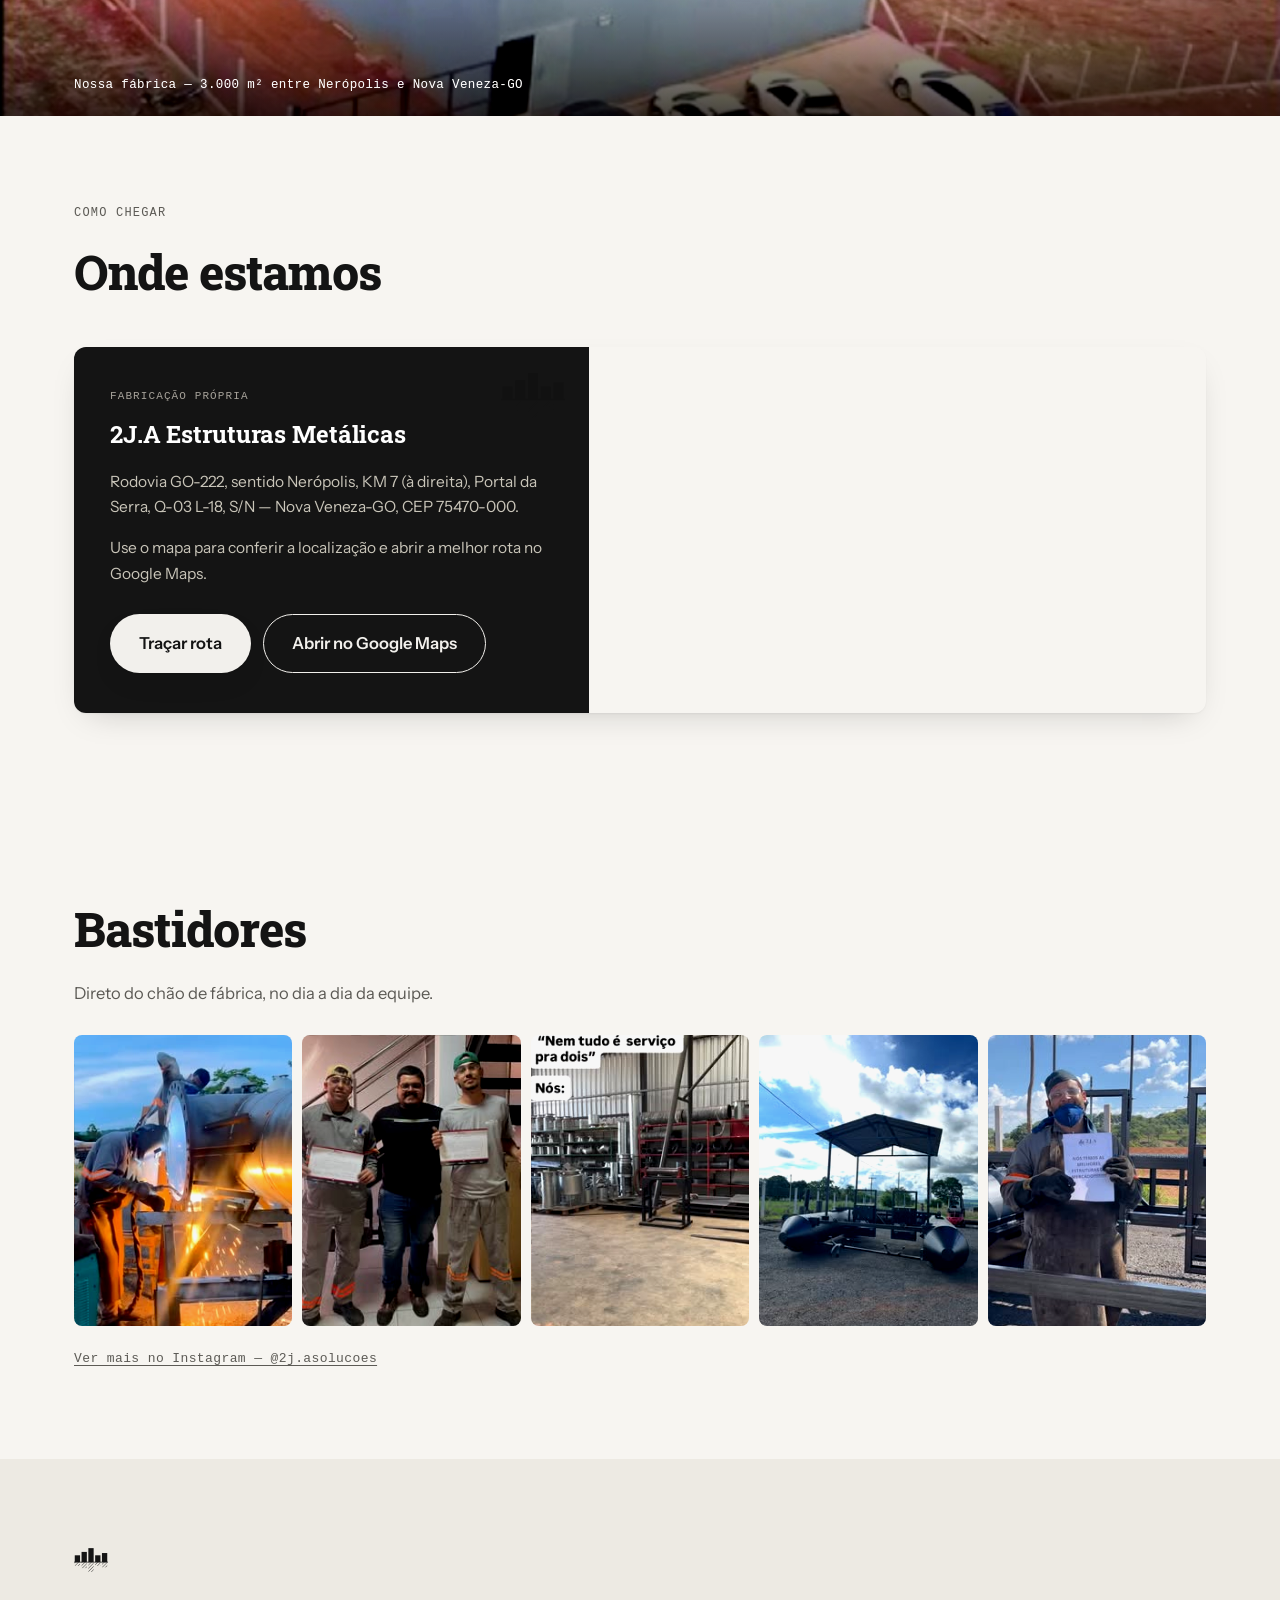
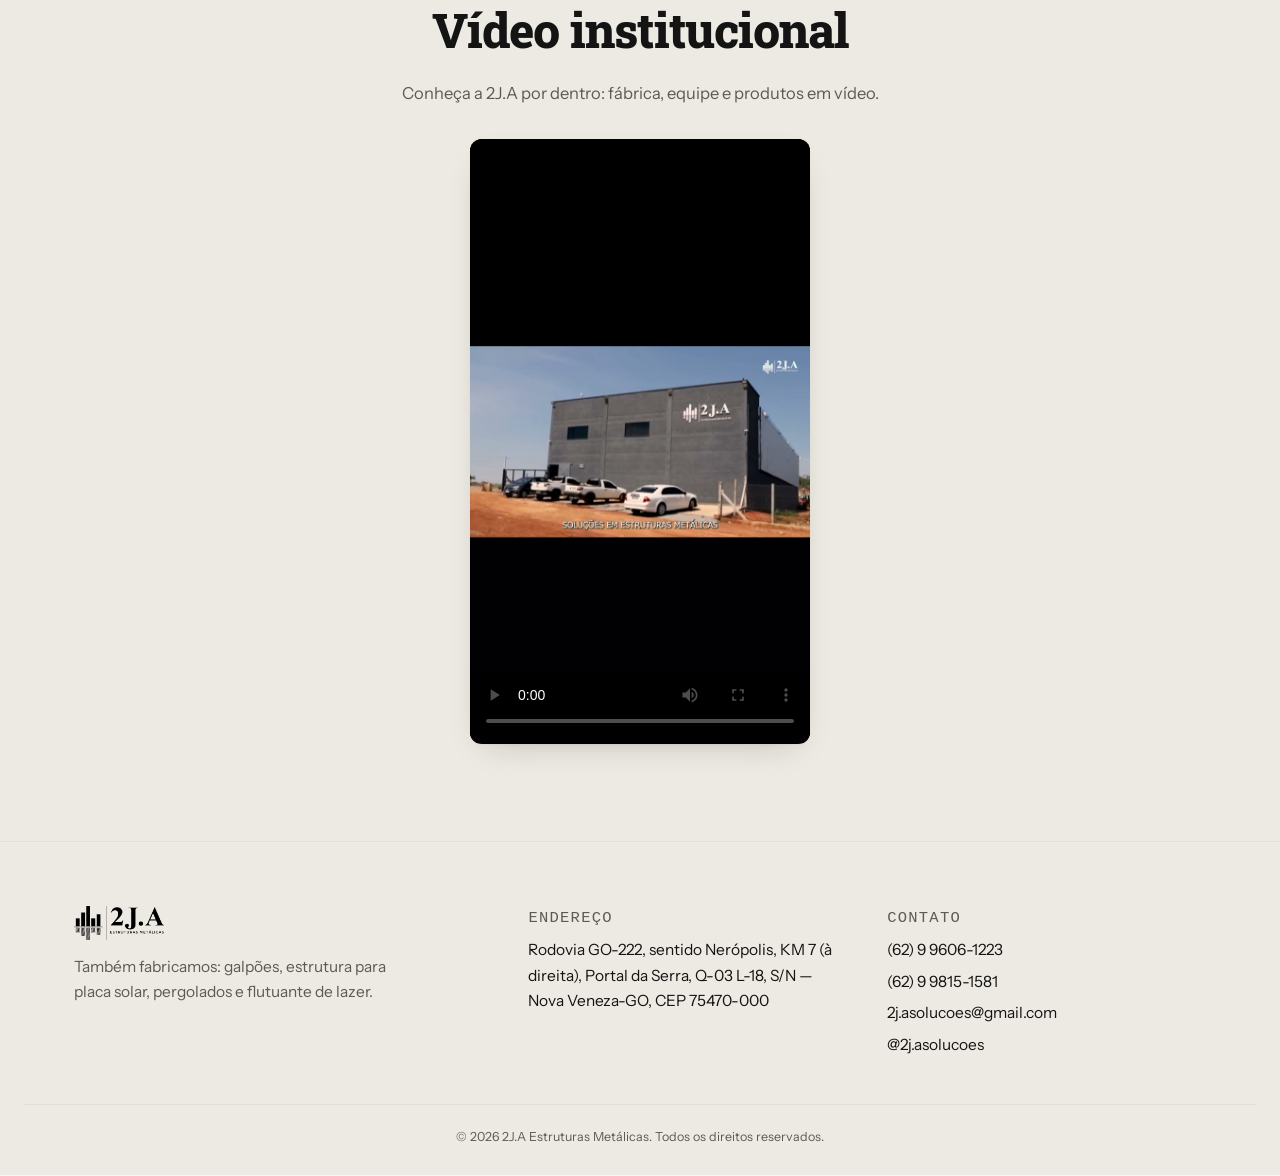
==== commit 44b6352d: "Fix logo contrast bug and add the institutional video The header logo intermittently disappeared: it" ====
--- a/index.html
+++ b/index.html
@@ -24,7 +24,8 @@
 <header class="site-header">
   <div class="wrap header-inner">
     <a href="#topo" class="logo-link">
-      <img src="assets/logo/logo_2ja_transparente.png" alt="2J.A Estruturas Metálicas" class="logo-img">
+      <img src="assets/logo/logo-preto.png" alt="2J.A Estruturas Metálicas" class="logo-img logo-black">
+      <img src="assets/logo/logo-branco.png" alt="2J.A Estruturas Metálicas" class="logo-img logo-white">
     </a>
     <a href="#" class="btn btn-accent btn-sm" data-wa="Olá! Quero falar com a 2J.A Estruturas Metálicas.">WhatsApp</a>
   </div>
@@ -313,6 +314,31 @@
     </div>
   </section>
 
+  <!-- VIDEO INSTITUCIONAL -->
+  <section class="section video-institucional">
+    <div class="wrap video-wrap">
+      <svg class="brand-mark reveal" viewBox="0 0 90 66" aria-hidden="true">
+        <rect x="2" y="22" width="14" height="18" fill="currentColor"/><rect x="2" y="40" width="14" height="10" fill="url(#brandHatch)"/>
+        <rect x="20" y="13" width="14" height="27" fill="currentColor"/><rect x="20" y="40" width="14" height="16" fill="url(#brandHatch)"/>
+        <rect x="38" y="3" width="14" height="37" fill="currentColor"/><rect x="38" y="40" width="14" height="26" fill="url(#brandHatch)"/>
+        <rect x="56" y="22" width="14" height="18" fill="currentColor"/><rect x="56" y="40" width="14" height="10" fill="url(#brandHatch)"/>
+        <rect x="74" y="16" width="14" height="24" fill="currentColor"/><rect x="74" y="40" width="14" height="14" fill="url(#brandHatch)"/>
+        <rect x="0" y="39" width="90" height="2" fill="currentColor"/>
+      </svg>
+      <h2 class="section-title reveal">Vídeo institucional</h2>
+      <p class="bastidores-sub reveal">Conheça a 2J.A por dentro: fábrica, equipe e produtos em vídeo.</p>
+
+      <video
+        class="video-player reveal"
+        controls
+        preload="metadata"
+        poster="assets/video/institucional-poster.jpg"
+        playsinline>
+        <source src="assets/video/institucional-2ja.mp4" type="video/mp4">
+      </video>
+    </div>
+  </section>
+
 </main>
 
 <!-- 6. RODAPE -->
@@ -320,7 +346,8 @@
   <div class="wrap footer-inner">
 
     <div class="footer-col">
-      <img src="assets/logo/logo_2ja_transparente.png" alt="2J.A Estruturas Metálicas" class="footer-logo">
+      <img src="assets/logo/logo-preto.png" alt="2J.A Estruturas Metálicas" class="footer-logo logo-black">
+      <img src="assets/logo/logo-branco.png" alt="2J.A Estruturas Metálicas" class="footer-logo logo-white">
       <p class="footer-extra">Também fabricamos: galpões, estrutura para placa solar, pergolados e flutuante de lazer.</p>
     </div>
 
--- a/styles.css
+++ b/styles.css
@@ -153,16 +153,23 @@
   transition:background .25s ease, border-color .25s ease, backdrop-filter .25s ease;
 }
 .site-header.is-scrolled{
-  background:color-mix(in srgb, var(--bg) 88%, transparent);
-  backdrop-filter:blur(10px);
+  /* fully opaque once scrolled: the header sits in front of many different
+     photos further down the page, a translucent bar would keep bleeding
+     whatever is directly behind it through and break the logo's contrast */
+  background:var(--bg);
   border-bottom-color:var(--line);
 }
 .header-inner{display:flex;align-items:center;justify-content:space-between;padding:16px 24px;}
-.logo-img{height:38px;width:auto;filter:brightness(0) invert(1);transition:filter .25s ease;}
-.site-header.is-scrolled .logo-img{filter:brightness(0) saturate(100%);}
+.logo-img{height:38px;width:auto;display:block;}
+
+/* logo swap: white lockup over the hero photo, black lockup once the header is solid */
+.logo-black{display:none;}
+.logo-white{display:block;}
+.site-header.is-scrolled .logo-black{display:block;}
+.site-header.is-scrolled .logo-white{display:none;}
 @media (prefers-color-scheme: dark){
-  .logo-img{filter:brightness(0) invert(1);}
-  .site-header.is-scrolled .logo-img{filter:none;}
+  .site-header.is-scrolled .logo-black{display:none;}
+  .site-header.is-scrolled .logo-white{display:block;}
 }
 #scroll-sentinel{position:absolute;top:0;height:1px;width:1px;pointer-events:none;}
 
@@ -513,6 +520,20 @@
   .ig-strip{grid-template-columns:repeat(3, 1fr);}
 }
 
+/* ---- Video institucional ---- */
+.video-institucional{background:var(--surface-2);}
+.video-wrap{text-align:center;}
+.video-wrap .bastidores-sub{margin-bottom:32px;}
+.video-player{
+  width:100%;
+  max-width:340px;
+  aspect-ratio:9/16;
+  margin:0 auto;
+  border-radius:var(--radius);
+  box-shadow:var(--shadow);
+  background:#000;
+}
+
 /* ---- Footer ---- */
 .site-footer{background:var(--surface-2);border-top:1px solid var(--line);padding:64px 0 28px;}
 .footer-inner{
@@ -521,8 +542,12 @@
   gap:40px;
   margin-bottom:40px;
 }
-.footer-logo{height:34px;width:auto;margin-bottom:14px;filter:brightness(0) saturate(100%);}
-@media (prefers-color-scheme: dark){ .footer-logo{filter:none;} }
+.footer-logo{height:34px;width:auto;margin-bottom:14px;display:block;}
+.footer-logo.logo-white{display:none;}
+@media (prefers-color-scheme: dark){
+  .footer-logo.logo-black{display:none;}
+  .footer-logo.logo-white{display:block;}
+}
 .footer-extra{font-size:14.5px;color:var(--text-muted);max-width:32ch;}
 .footer-label{
   font-family:var(--font-data);
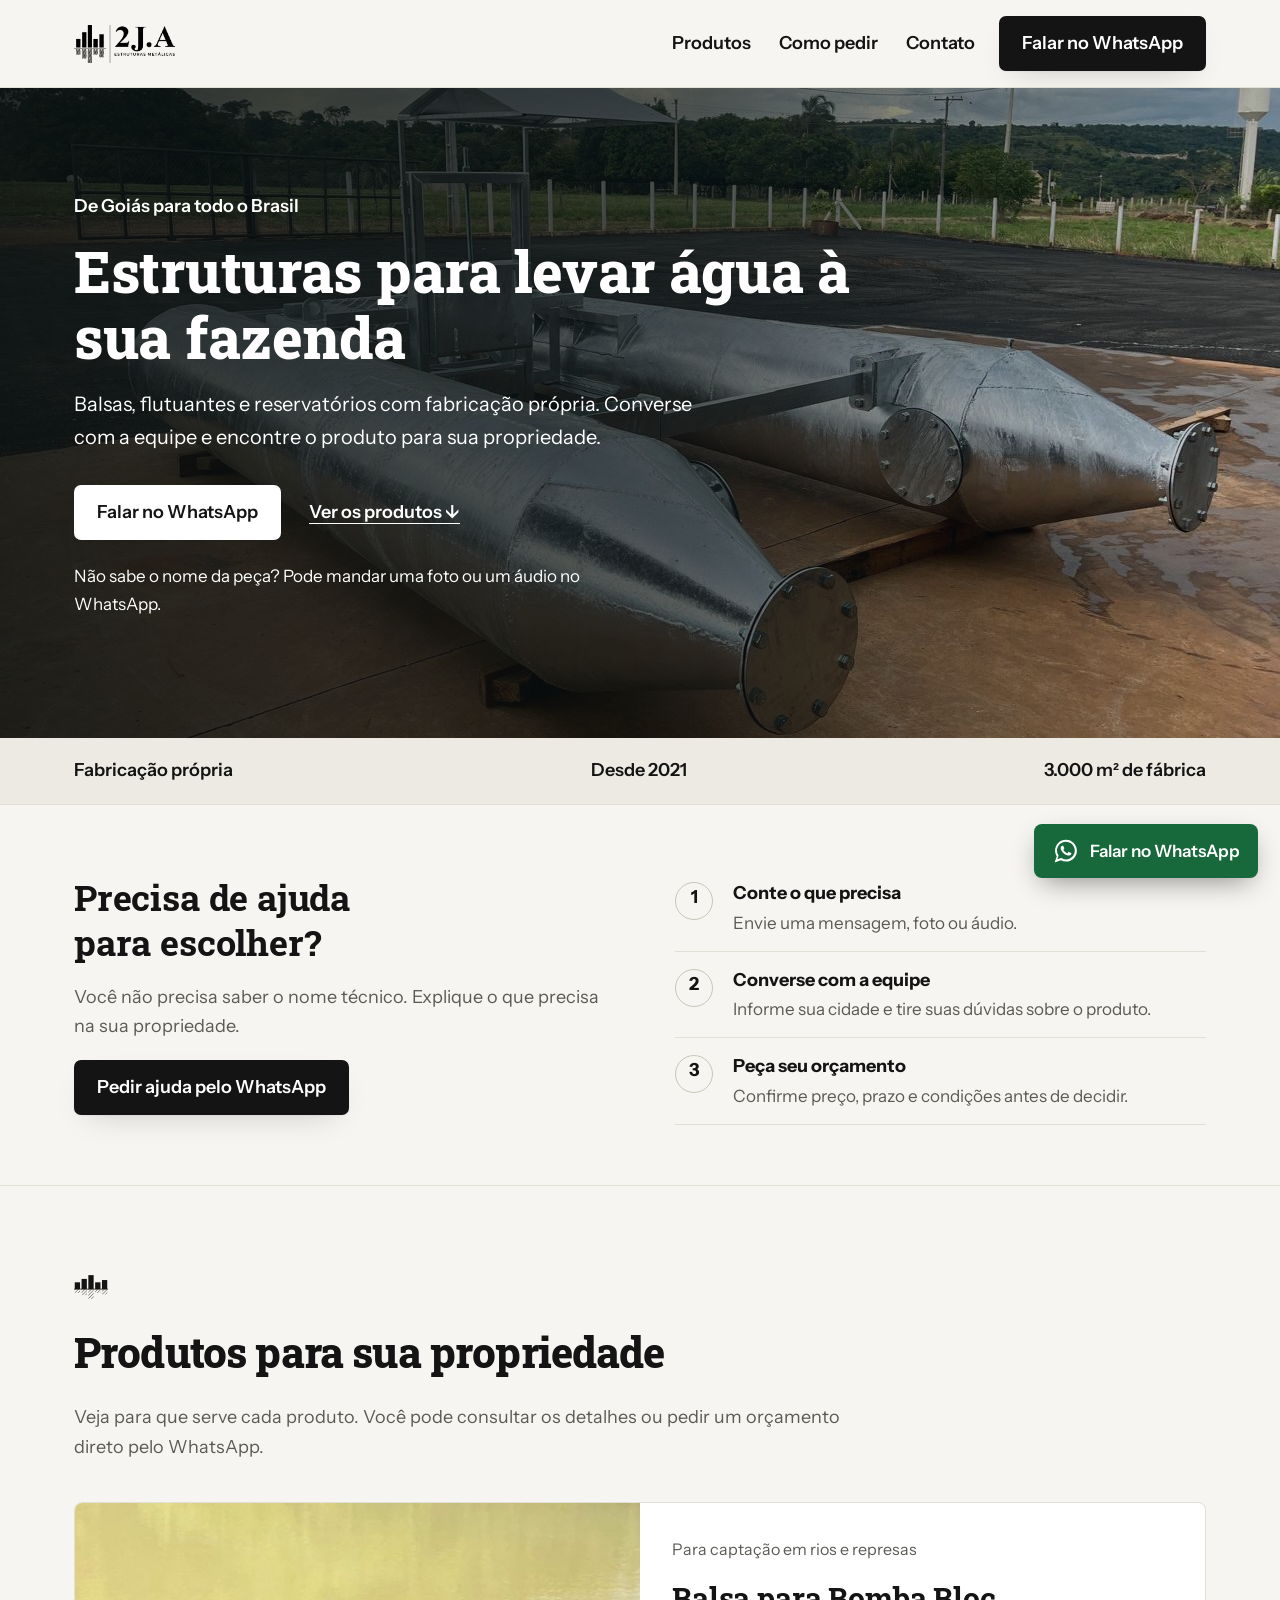
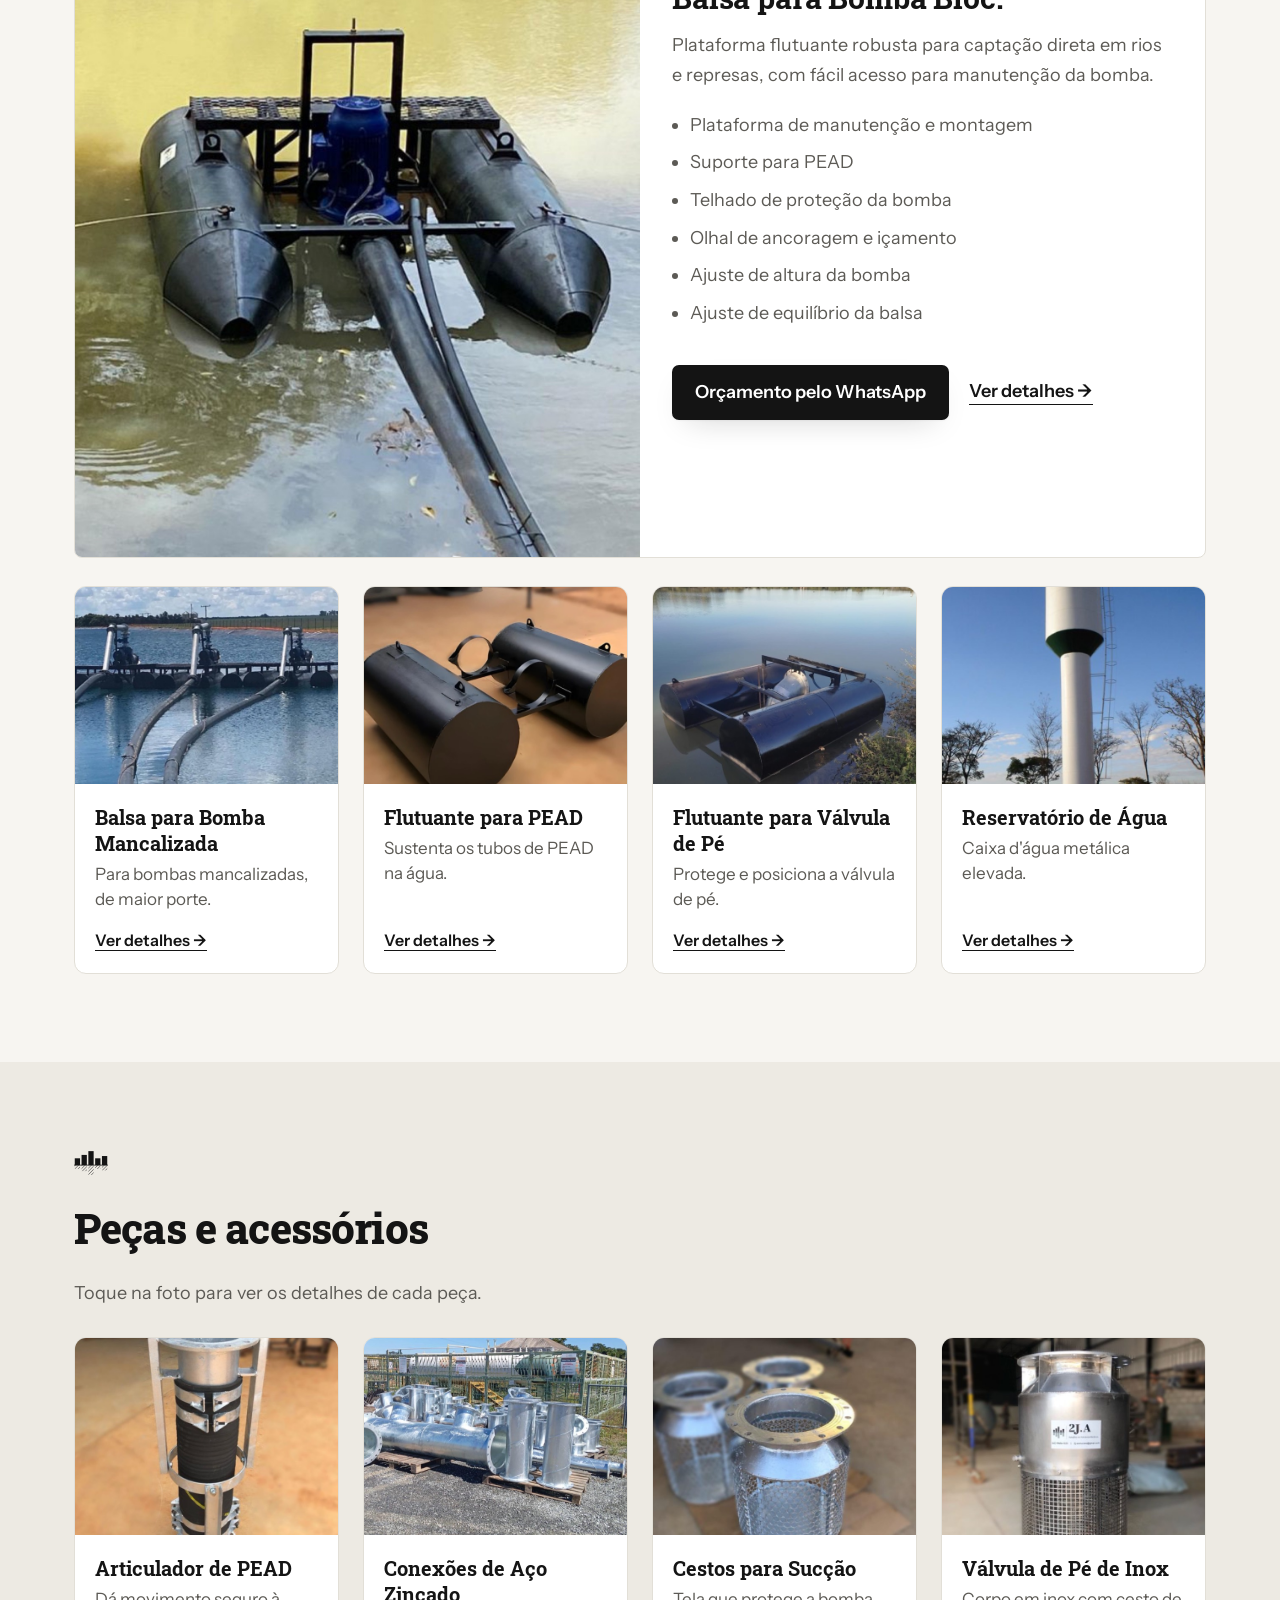
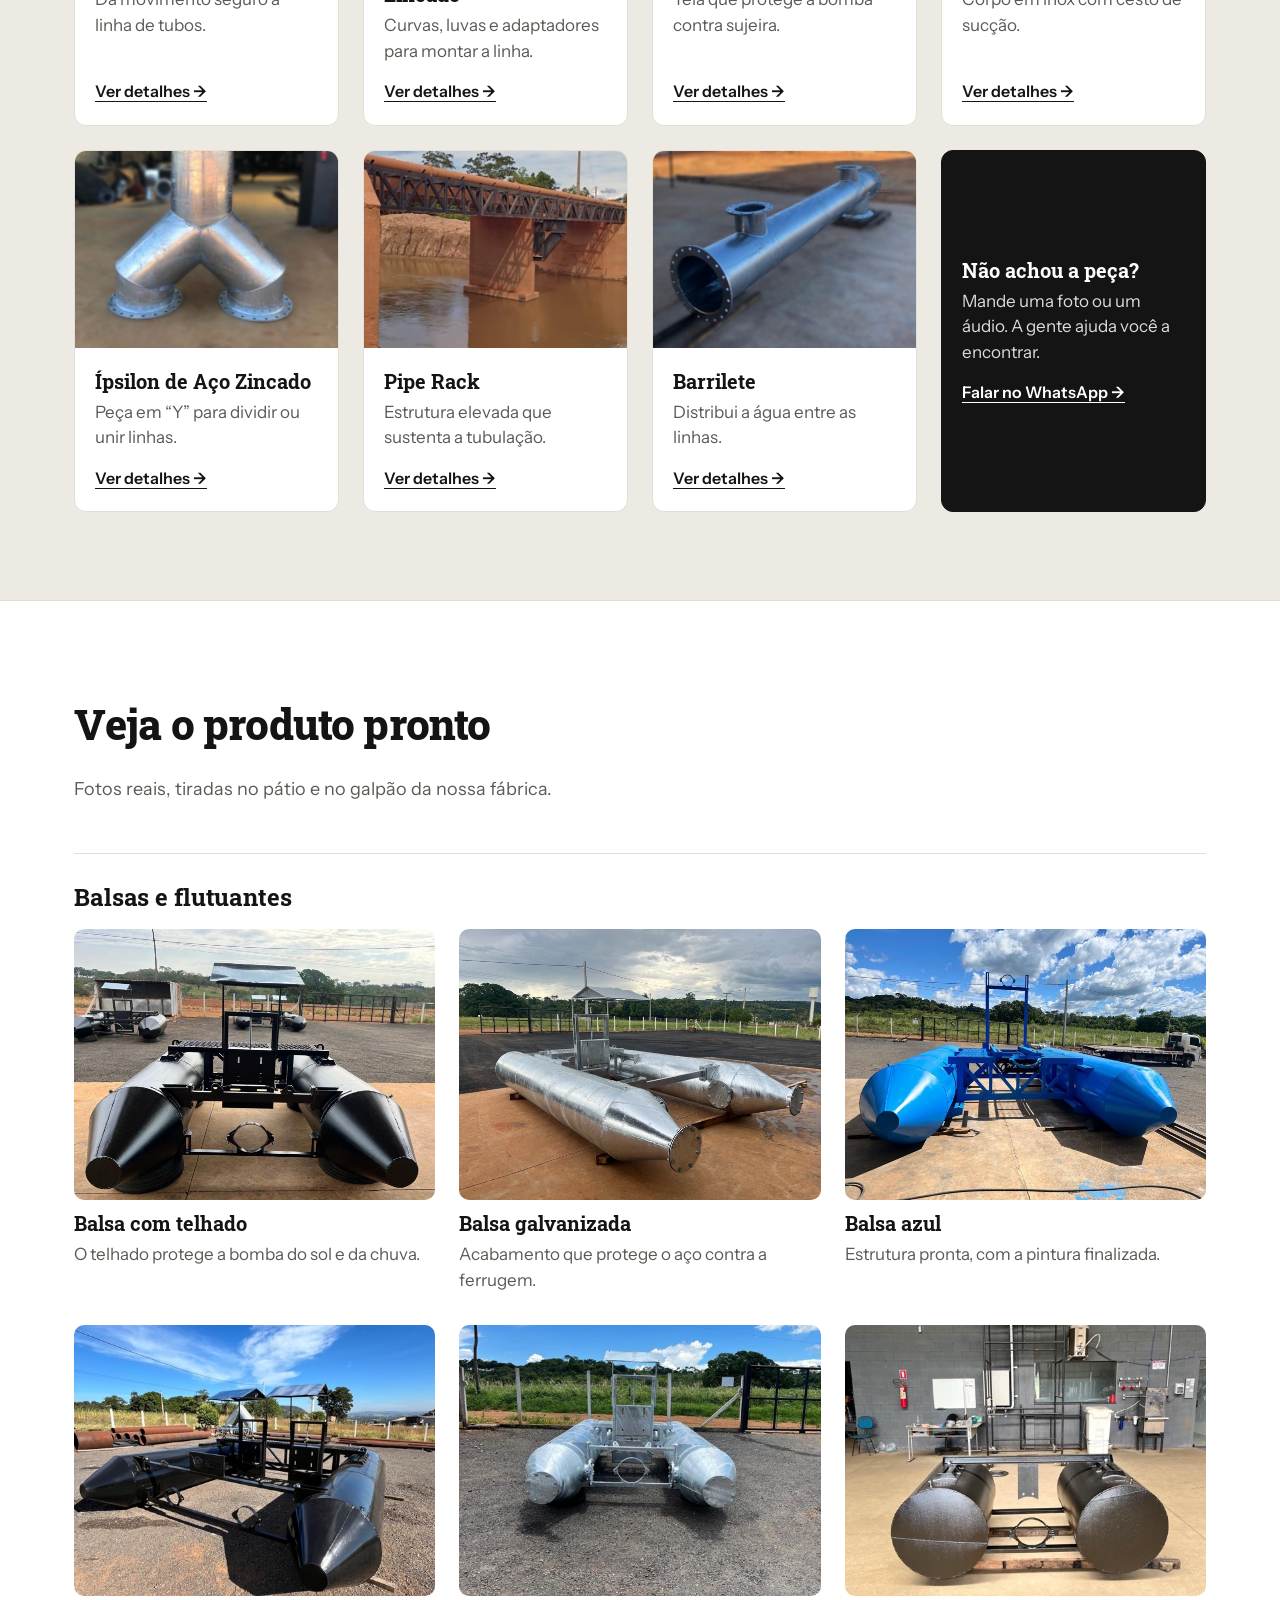
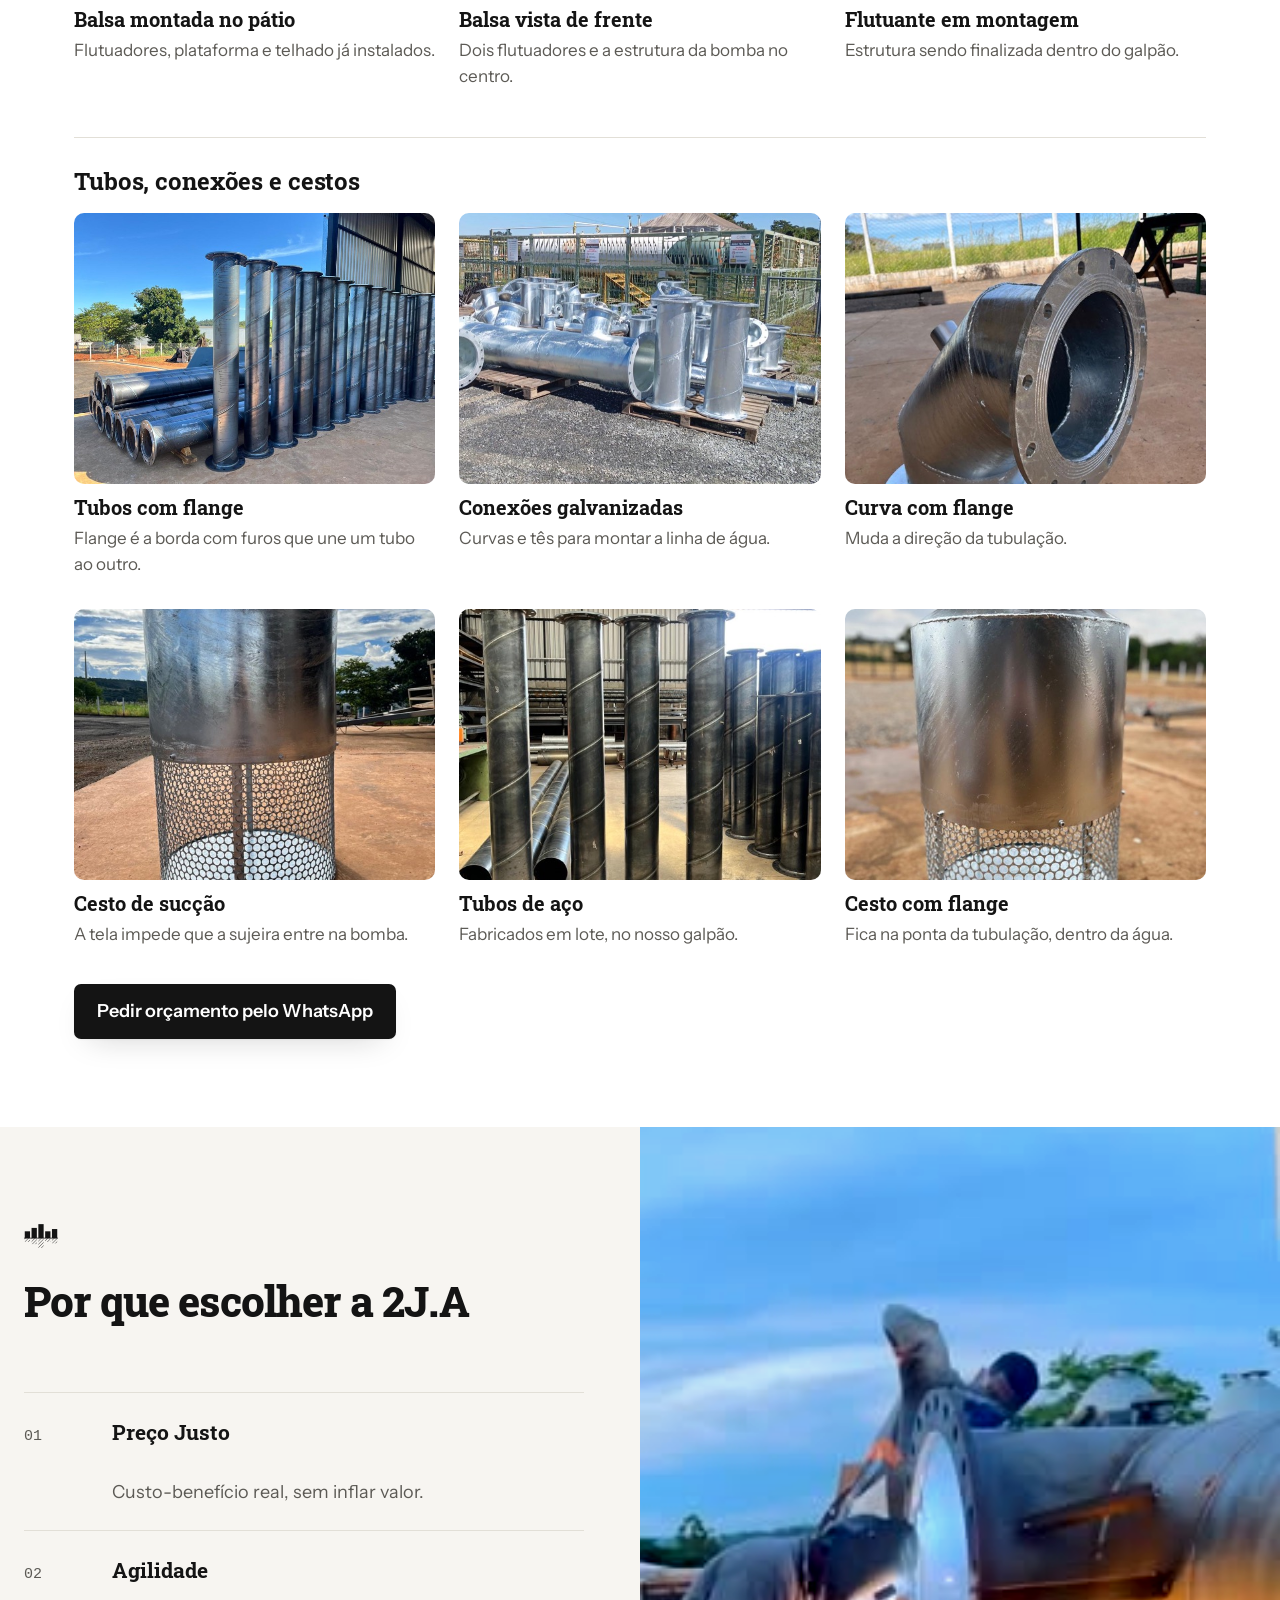
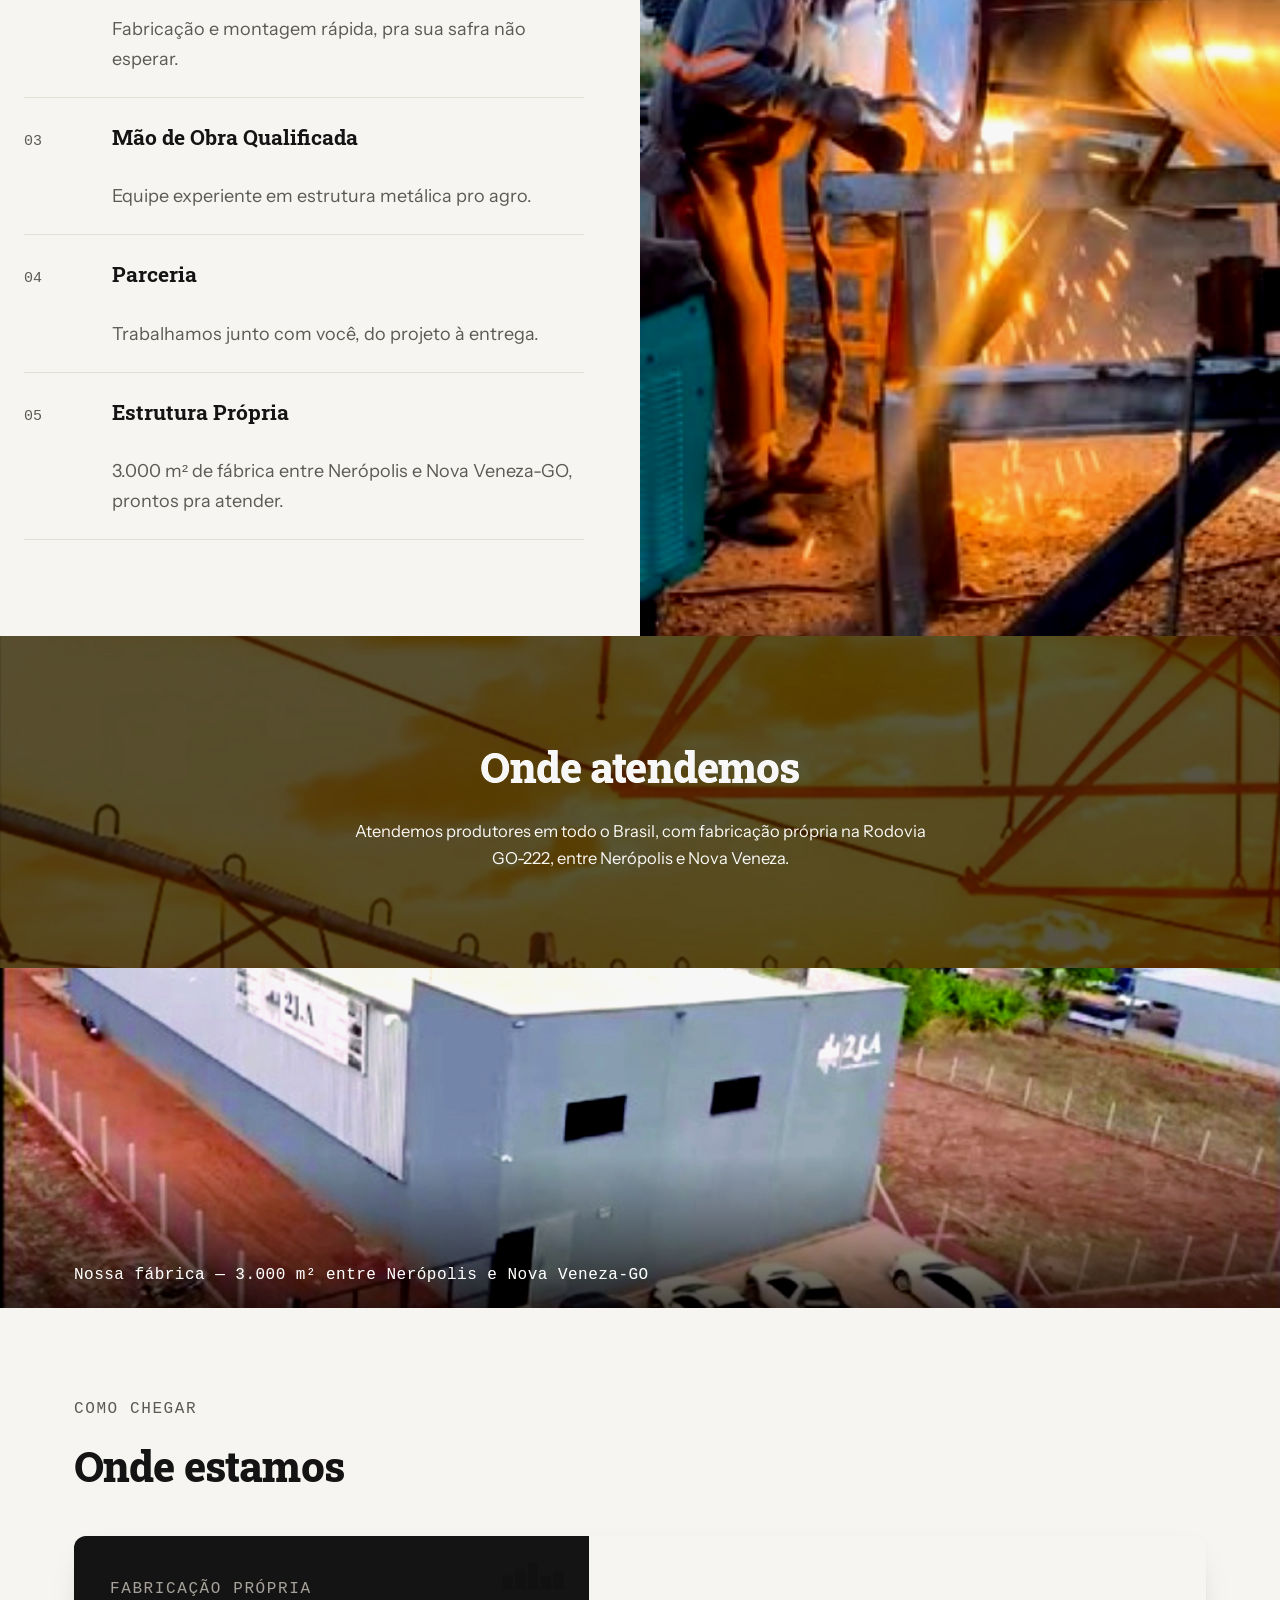
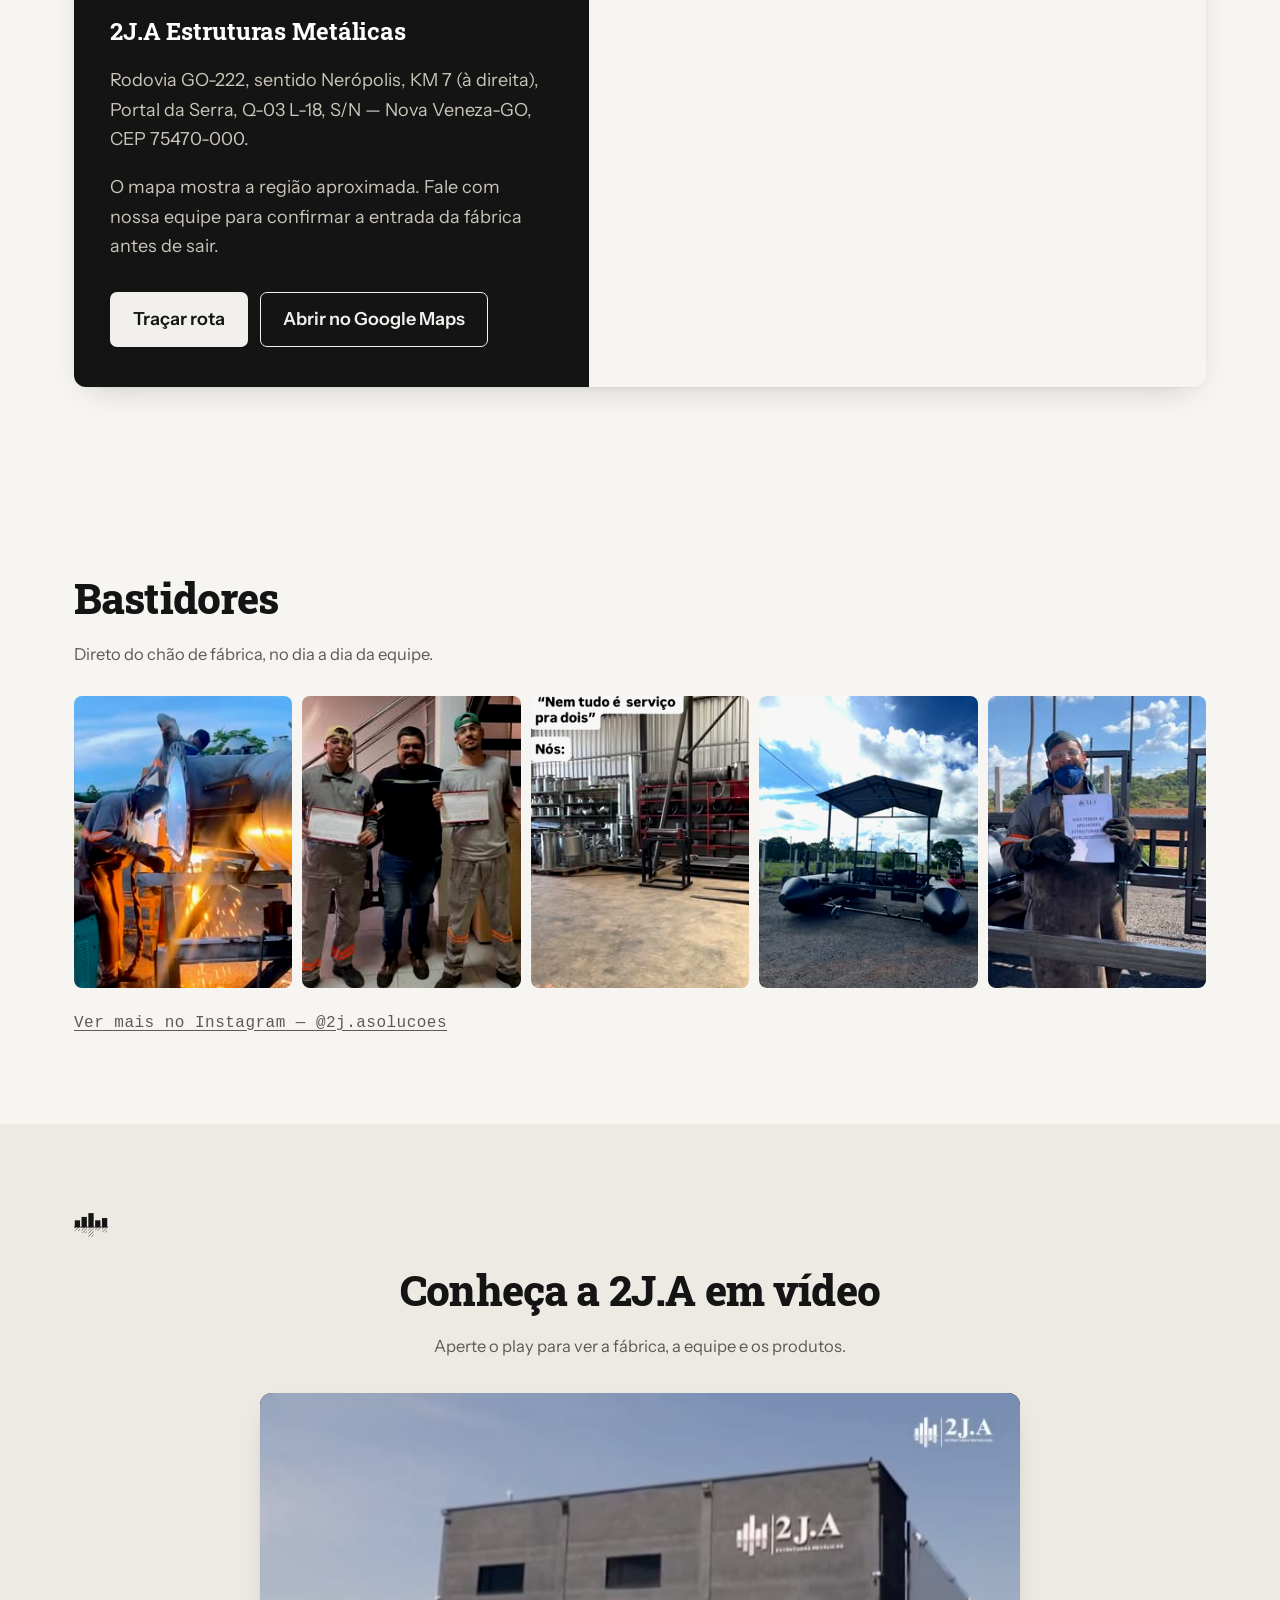
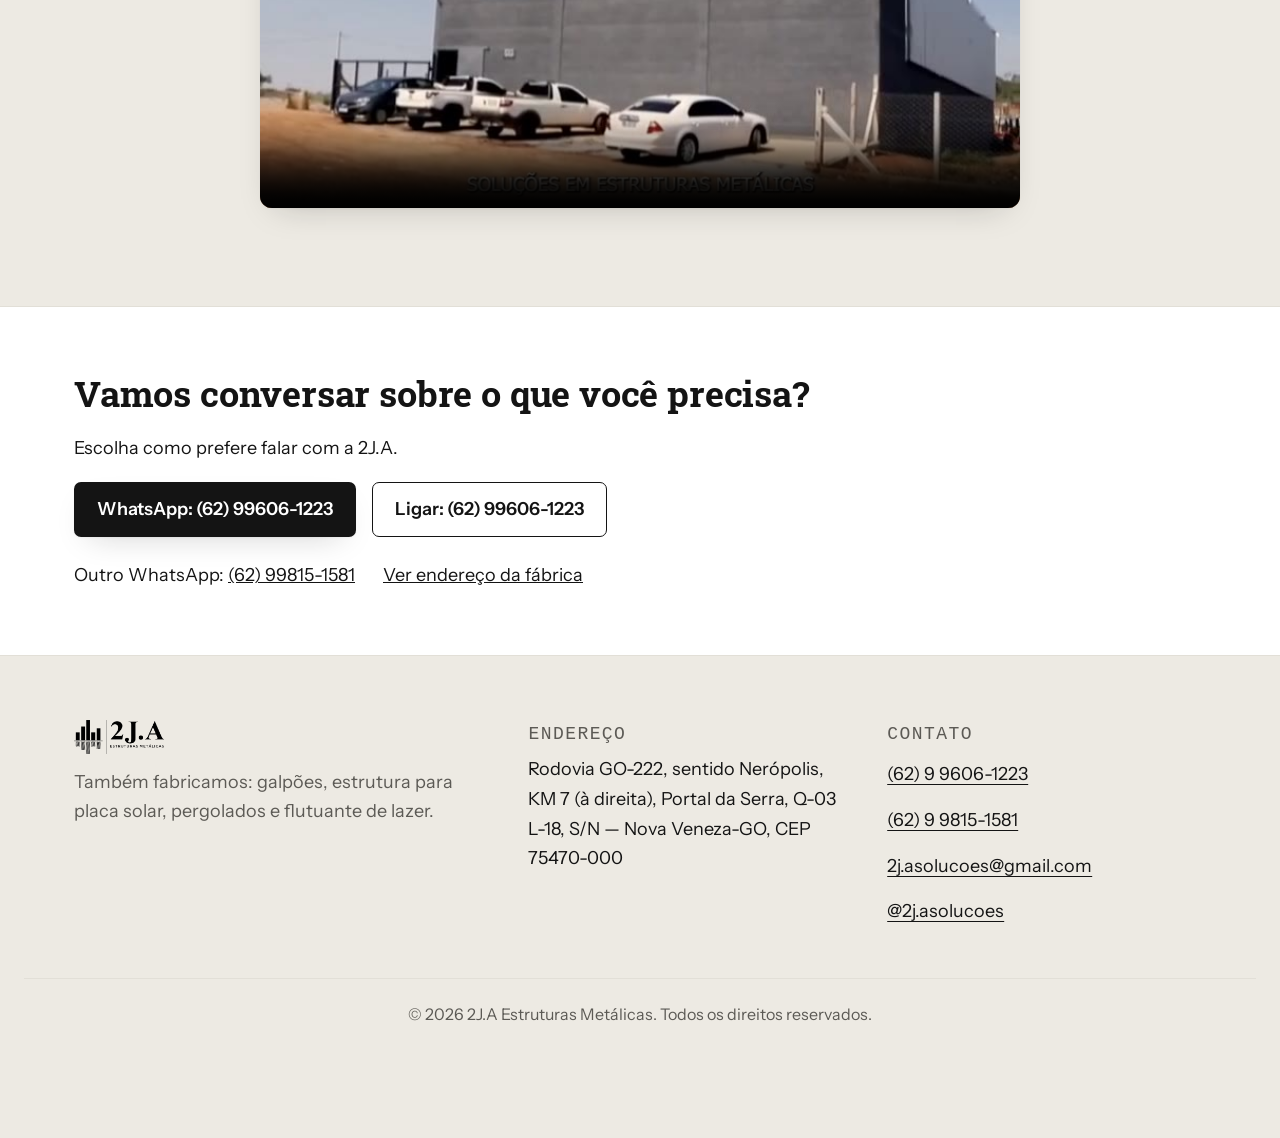
==== commit a9ffc56c: "Add factory photos, two-column photo grids and a sharper hero Bring in the mobile revision (simpler " ====
--- a/index.html
+++ b/index.html
@@ -4,13 +4,17 @@
 <meta charset="UTF-8">
 <meta name="viewport" content="width=device-width, initial-scale=1.0">
 <title>2J.A Estruturas Metálicas | Balsas e Estruturas para Captação de Água na Irrigação — Nerópolis / Nova Veneza, GO</title>
-<meta name="description" content="Fabricação de balsas, flutuantes e estruturas metálicas para captação de água na irrigação agrícola. Atendimento em Goiás. Peça seu orçamento no WhatsApp.">
+<meta name="description" content="Fabricação de balsas, flutuantes e estruturas metálicas para captação de água na irrigação agrícola. Fábrica em Nova Veneza-GO, atendemos todo o Brasil. Peça seu orçamento no WhatsApp.">
+<link rel="icon" type="image/png" sizes="192x192" href="assets/logo/favicon-2ja.png?v=2ja-1">
+<link rel="shortcut icon" href="favicon.ico?v=2ja-1">
+<link rel="apple-touch-icon" href="assets/logo/favicon-2ja.png?v=2ja-1">
 <link rel="preconnect" href="https://fonts.googleapis.com">
 <link rel="preconnect" href="https://fonts.gstatic.com" crossorigin>
 <link href="https://fonts.googleapis.com/css2?family=Roboto+Slab:wght@400;500;600;700;800&family=Instrument+Sans:wght@400;500;600;700&display=swap" rel="stylesheet">
 <link rel="stylesheet" href="styles.css">
 </head>
 <body>
+<a class="skip-link" href="#topo">Pular para o conteúdo</a>
 
 <svg width="0" height="0" style="position:absolute" aria-hidden="true">
   <defs>
@@ -27,36 +31,32 @@
       <img src="assets/logo/logo-preto.png" alt="2J.A Estruturas Metálicas" class="logo-img logo-black">
       <img src="assets/logo/logo-branco.png" alt="2J.A Estruturas Metálicas" class="logo-img logo-white">
     </a>
-    <a href="#" class="btn btn-accent btn-sm" data-wa="Olá! Quero falar com a 2J.A Estruturas Metálicas.">WhatsApp</a>
+    <nav class="main-nav" aria-label="Menu principal"><a href="#produtos">Produtos</a><a href="#como-pedir">Como pedir</a><a href="#contato">Contato</a></nav>
+    <a href="https://wa.me/5562996061223?text=Ol%C3%A1%21%20Vim%20pelo%20site%20da%202J.A%20e%20quero%20falar%20com%20a%20equipe." class="btn btn-accent btn-sm" data-wa="Olá! Vim pelo site da 2J.A e quero falar com a equipe.">Falar no WhatsApp</a>
   </div>
 </header>
 
 <main id="topo">
 
   <!-- 1. HERO -->
-  <section class="hero" style="background-image:url('assets/img/hero-balsa-rio.jpg')">
+  <section class="hero" style="background-image:url('assets/img/hero-balsa-patio.jpg')">
     <div class="hero-scrim"></div>
     <div class="wrap hero-inner">
-      <h1 class="hero-headline">Balsas, flutuantes e estruturas metálicas para captação de água na sua fazenda</h1>
-      <p class="hero-sub">Fabricação e montagem própria entre Nerópolis e Nova Veneza-GO, no coração do agronegócio. Peça seu orçamento agora.</p>
-      <a href="#" class="btn btn-accent btn-lg" data-wa="Olá! Quero falar com a 2J.A Estruturas Metálicas.">Falar no WhatsApp</a>
-      <p class="hero-trust">Desde 2021 · Entre Nerópolis e Nova Veneza-GO · Fabricação própria em 3.000 m²</p>
-    </div>
-  </section>
-
-  <!-- MARQUEE -->
-  <div class="marquee" aria-hidden="true">
-    <div class="marquee-track">
-      <span>FABRICAÇÃO PRÓPRIA</span><span class="marquee-dot">●</span>
-      <span>DESDE 2021</span><span class="marquee-dot">●</span>
-      <span>NERÓPOLIS / NOVA VENEZA-GO</span><span class="marquee-dot">●</span>
-      <span>CAPTAÇÃO DE ÁGUA PARA IRRIGAÇÃO</span><span class="marquee-dot">●</span>
-      <span>FABRICAÇÃO PRÓPRIA</span><span class="marquee-dot">●</span>
-      <span>DESDE 2021</span><span class="marquee-dot">●</span>
-      <span>NERÓPOLIS / NOVA VENEZA-GO</span><span class="marquee-dot">●</span>
-      <span>CAPTAÇÃO DE ÁGUA PARA IRRIGAÇÃO</span><span class="marquee-dot">●</span>
-    </div>
-  </div>
+      <p class="hero-kicker">De Goiás para todo o Brasil</p>
+      <h1 class="hero-headline">Estruturas para levar água à sua fazenda</h1>
+      <p class="hero-sub">Balsas, flutuantes e reservatórios com fabricação própria. Converse com a equipe e encontre o produto para sua propriedade.</p>
+      <a href="https://wa.me/5562996061223?text=Ol%C3%A1%21%20Vim%20pelo%20site%20da%202J.A%20e%20quero%20falar%20com%20a%20equipe." class="btn btn-accent btn-lg" data-wa="Olá! Vim pelo site da 2J.A e quero falar com a equipe.">Falar no WhatsApp</a>
+      <a href="#produtos" class="hero-catalog">Ver os produtos ↓</a>
+      <p class="hero-help">Não sabe o nome da peça? Pode mandar uma foto ou um áudio no WhatsApp.</p>
+    </div>
+  </section>
+
+  <div class="trust-strip"><div class="wrap"><span>Fabricação própria</span><span>Desde 2021</span><span>3.000 m² de fábrica</span></div></div>
+
+  <section class="help-section" id="como-pedir"><div class="wrap help-grid">
+    <div><h2>Precisa de ajuda para escolher?</h2><p>Você não precisa saber o nome técnico. Explique o que precisa na sua propriedade.</p><a class="btn btn-accent" href="https://wa.me/5562996061223?text=Ol%C3%A1%21%20Vim%20pelo%20site%20da%202J.A%20e%20preciso%20de%20ajuda%20para%20escolher%20um%20produto.">Pedir ajuda pelo WhatsApp</a></div>
+    <ol class="order-steps"><li><strong>Conte o que precisa</strong><span>Envie uma mensagem, foto ou áudio.</span></li><li><strong>Converse com a equipe</strong><span>Informe sua cidade e tire suas dúvidas sobre o produto.</span></li><li><strong>Peça seu orçamento</strong><span>Confirme preço, prazo e condições antes de decidir.</span></li></ol>
+  </div></section>
 
   <!-- 2. PRODUTOS CAMPEÕES -->
   <section class="section campeoes" id="produtos">
@@ -69,13 +69,14 @@
         <rect x="74" y="16" width="14" height="24" fill="currentColor"/><rect x="74" y="40" width="14" height="14" fill="url(#brandHatch)"/>
         <rect x="0" y="39" width="90" height="2" fill="currentColor"/>
       </svg>
-      <h2 class="section-title reveal">Produtos Campeões</h2>
+      <h2 class="section-title reveal">Produtos para sua propriedade</h2>
+      <p class="section-intro">Veja para que serve cada produto. Você pode consultar os detalhes ou pedir um orçamento direto pelo WhatsApp.</p>
 
       <!-- destaque: o carro-chefe, tratamento editorial cheio -->
       <article class="champ-feature reveal" style="background-image:url('assets/img/produto-balsa-bloc.jpg')">
-        <span class="champ-feature-scrim"></span>
+        <img class="feature-image" src="assets/img/produto-balsa-bloc.jpg" alt="Balsa para bomba Bloc fabricada pela 2J.A" loading="lazy">
         <div class="champ-feature-body">
-          <span class="champ-feature-tag">O mais vendido</span>
+          <span class="champ-feature-tag">Para captação em rios e represas</span>
           <h3><a href="produtos/balsa-bomba-bloc.html">Balsa para Bomba Bloc.</a></h3>
           <p class="gancho">Plataforma flutuante robusta para captação direta em rios e represas, com fácil acesso para manutenção da bomba.</p>
           <ul class="bullets">
@@ -87,45 +88,17 @@
             <li>Ajuste de equilíbrio da balsa</li>
           </ul>
           <div class="champ-feature-actions">
-            <a href="#" class="btn btn-accent" data-wa="Olá! Vim pelo site e quero um orçamento para a Balsa para Bomba Bloc.">Pedir orçamento</a>
-            <a href="produtos/balsa-bomba-bloc.html" class="champ-feature-more">Ver detalhes completos →</a>
+            <a href="https://wa.me/5562996061223?text=Ol%C3%A1%21%20Vim%20pelo%20site%20da%202J.A%20e%20quero%20um%20or%C3%A7amento%20para%20a%20Balsa%20para%20Bomba%20Bloc." class="btn btn-accent" data-wa="Olá! Vim pelo site da 2J.A e quero um orçamento para a Balsa para Bomba Bloc.">Orçamento pelo WhatsApp</a>
+            <a href="produtos/balsa-bomba-bloc.html" class="champ-feature-more">Ver detalhes →</a>
           </div>
         </div>
       </article>
 
-      <!-- bento assimétrico: os outros 4 campeões, tamanhos variados -->
-      <div class="champ-bento reveal">
-
-        <a href="produtos/balsa-bomba-mancalizada.html" class="bento-tile bento-tall" style="background-image:url('assets/img/produto-balsa-mancalizada.jpg')" aria-label="Ver detalhes: Balsa para Bomba Mancalizada">
-          <span class="bento-scrim"></span>
-          <span class="bento-text">
-            <span class="bento-title">Balsa para Bomba Mancalizada</span>
-            <span class="bento-gancho">Mesma robustez da linha Bloc, para bombas de maior porte.</span>
-          </span>
-        </a>
-
-        <a href="produtos/flutuante-pead.html" class="bento-tile" style="background-image:url('assets/img/produto-flutuante-pead.jpg')" aria-label="Ver detalhes: Flutuante para PEAD">
-          <span class="bento-scrim"></span>
-          <span class="bento-text">
-            <span class="bento-title">Flutuante para PEAD</span>
-          </span>
-        </a>
-
-        <a href="produtos/reservatorio-agua.html" class="bento-tile" style="background-image:url('assets/img/produto-reservatorio.jpg')" aria-label="Ver detalhes: Reservatório de Água">
-          <span class="bento-scrim"></span>
-          <span class="bento-text">
-            <span class="bento-title">Reservatório de Água</span>
-          </span>
-        </a>
-
-        <a href="produtos/flutuante-valvula-pe.html" class="bento-tile bento-wide" style="background-image:url('assets/img/produto-flutuante-valvula.jpg')" aria-label="Ver detalhes: Flutuante para Válvula de Pé">
-          <span class="bento-scrim"></span>
-          <span class="bento-text">
-            <span class="bento-title">Flutuante para Válvula de Pé</span>
-            <span class="bento-gancho">Flutuação dedicada para proteger e posicionar a válvula de pé do sistema de captação.</span>
-          </span>
-        </a>
-
+      <div class="tile-grid">
+        <a class="tile" href="produtos/balsa-bomba-mancalizada.html"><img src="assets/img/thumb/produto-balsa-mancalizada.jpg" alt="" loading="lazy"><span class="tile-body"><span class="tile-name">Balsa para Bomba Mancalizada</span><span class="tile-desc">Para bombas mancalizadas, de maior porte.</span><span class="tile-link">Ver detalhes →</span></span></a>
+        <a class="tile" href="produtos/flutuante-pead.html"><img src="assets/img/thumb/produto-flutuante-pead.jpg" alt="" loading="lazy"><span class="tile-body"><span class="tile-name">Flutuante para PEAD</span><span class="tile-desc">Sustenta os tubos de PEAD na água.</span><span class="tile-link">Ver detalhes →</span></span></a>
+        <a class="tile" href="produtos/flutuante-valvula-pe.html"><img src="assets/img/thumb/produto-flutuante-valvula.jpg" alt="" loading="lazy"><span class="tile-body"><span class="tile-name">Flutuante para Válvula de Pé</span><span class="tile-desc">Protege e posiciona a válvula de pé.</span><span class="tile-link">Ver detalhes →</span></span></a>
+        <a class="tile" href="produtos/reservatorio-agua.html"><img src="assets/img/thumb/produto-reservatorio.jpg" alt="" loading="lazy"><span class="tile-body"><span class="tile-name">Reservatório de Água</span><span class="tile-desc">Caixa d'água metálica elevada.</span><span class="tile-link">Ver detalhes →</span></span></a>
       </div>
     </div>
   </section>
@@ -141,62 +114,51 @@
         <rect x="74" y="16" width="14" height="24" fill="currentColor"/><rect x="74" y="40" width="14" height="14" fill="url(#brandHatch)"/>
         <rect x="0" y="39" width="90" height="2" fill="currentColor"/>
       </svg>
-      <h2 class="section-title reveal">Outros Produtos</h2>
-
-      <div class="outros-list reveal">
-        <a class="outros-row" href="produtos/articulador-pead.html">
-          <span class="outros-thumb" style="background-image:url('assets/img/outros-articulador-pead.jpg')"></span>
-          <span class="outros-text">
-            <span class="outros-name">Articulador de PEAD</span>
-            <span class="outros-desc">Articulação galvanizada a fogo com mangote de trama de aço, para movimento seguro da linha.</span>
-          </span>
-        </a>
-        <a class="outros-row" href="produtos/conexoes-aco-zincado.html">
-          <span class="outros-thumb" style="background-image:url('assets/img/outros-conexoes-zincado.jpg')"></span>
-          <span class="outros-text">
-            <span class="outros-name">Conexões de Aço Zincado</span>
-            <span class="outros-desc">Curvas, luvas e adaptadores zincados para montagem da linha de captação.</span>
-          </span>
-        </a>
-        <a class="outros-row" href="produtos/cestos-succao.html">
-          <span class="outros-thumb" style="background-image:url('assets/img/outros-cestos-succao.jpg')"></span>
-          <span class="outros-text">
-            <span class="outros-name">Cestos para Sucção</span>
-            <span class="outros-desc">Proteção da bomba contra detritos, em aço telado resistente.</span>
-          </span>
-        </a>
-        <a class="outros-row" href="produtos/valvula-pe-inox.html">
-          <span class="outros-thumb" style="background-image:url('assets/img/outros-valvula-inox.jpg')"></span>
-          <span class="outros-text">
-            <span class="outros-name">Válvula de Pé de Inox</span>
-            <span class="outros-desc">Corpo em inox com cesto de sucção integrado, para maior durabilidade.</span>
-          </span>
-        </a>
-        <a class="outros-row" href="produtos/ipsilon-aco-zincado.html">
-          <span class="outros-thumb" style="background-image:url('assets/img/outros-ipsilon-zincado.jpg')"></span>
-          <span class="outros-text">
-            <span class="outros-name">Ípsilon de Aço Zincado</span>
-            <span class="outros-desc">Peça em "Y" para dividir ou unir linhas de captação.</span>
-          </span>
-        </a>
-        <a class="outros-row" href="produtos/pipe-rack.html">
-          <span class="outros-thumb" style="background-image:url('assets/img/outros-pipe-rack.jpg')"></span>
-          <span class="outros-text">
-            <span class="outros-name">Pipe Rack</span>
-            <span class="outros-desc">Estrutura elevada para sustentar tubulações com segurança.</span>
-          </span>
-        </a>
-        <a class="outros-row" href="produtos/barrilete.html">
-          <span class="outros-thumb" style="background-image:url('assets/img/outros-barrilete.jpg')"></span>
-          <span class="outros-text">
-            <span class="outros-name">Barrilete</span>
-            <span class="outros-desc">Coletor metálico para distribuir as linhas de água da instalação.</span>
-          </span>
-        </a>
-      </div>
-
-      <div class="outros-cta">
-        <a href="#" class="btn btn-outline" data-wa="Olá! Vim pelo site da 2J.A e quero saber mais sobre os produtos de vocês.">Não achou o que precisa? Fale com a gente no WhatsApp</a>
+      <h2 class="section-title reveal">Peças e acessórios</h2>
+
+      <p class="section-intro">Toque na foto para ver os detalhes de cada peça.</p>
+
+      <div class="tile-grid">
+        <a class="tile" href="produtos/articulador-pead.html"><img src="assets/img/thumb/outros-articulador-pead.jpg" alt="" loading="lazy"><span class="tile-body"><span class="tile-name">Articulador de PEAD</span><span class="tile-desc">Dá movimento seguro à linha de tubos.</span><span class="tile-link">Ver detalhes →</span></span></a>
+        <a class="tile" href="produtos/conexoes-aco-zincado.html"><img src="assets/img/thumb/conexoes-lote.jpg" alt="" loading="lazy"><span class="tile-body"><span class="tile-name">Conexões de Aço Zincado</span><span class="tile-desc">Curvas, luvas e adaptadores para montar a linha.</span><span class="tile-link">Ver detalhes →</span></span></a>
+        <a class="tile" href="produtos/cestos-succao.html"><img src="assets/img/thumb/outros-cestos-succao.jpg" alt="" loading="lazy"><span class="tile-body"><span class="tile-name">Cestos para Sucção</span><span class="tile-desc">Tela que protege a bomba contra sujeira.</span><span class="tile-link">Ver detalhes →</span></span></a>
+        <a class="tile" href="produtos/valvula-pe-inox.html"><img src="assets/img/thumb/outros-valvula-inox.jpg" alt="" loading="lazy"><span class="tile-body"><span class="tile-name">Válvula de Pé de Inox</span><span class="tile-desc">Corpo em inox com cesto de sucção.</span><span class="tile-link">Ver detalhes →</span></span></a>
+        <a class="tile" href="produtos/ipsilon-aco-zincado.html"><img src="assets/img/thumb/outros-ipsilon-zincado.jpg" alt="" loading="lazy"><span class="tile-body"><span class="tile-name">Ípsilon de Aço Zincado</span><span class="tile-desc">Peça em “Y” para dividir ou unir linhas.</span><span class="tile-link">Ver detalhes →</span></span></a>
+        <a class="tile" href="produtos/pipe-rack.html"><img src="assets/img/thumb/outros-pipe-rack.jpg" alt="" loading="lazy"><span class="tile-body"><span class="tile-name">Pipe Rack</span><span class="tile-desc">Estrutura elevada que sustenta a tubulação.</span><span class="tile-link">Ver detalhes →</span></span></a>
+        <a class="tile" href="produtos/barrilete.html"><img src="assets/img/thumb/outros-barrilete.jpg" alt="" loading="lazy"><span class="tile-body"><span class="tile-name">Barrilete</span><span class="tile-desc">Distribui a água entre as linhas.</span><span class="tile-link">Ver detalhes →</span></span></a>
+        <a class="tile tile-cta" href="https://wa.me/5562996061223?text=Ol%C3%A1%21%20Vim%20pelo%20site%20da%202J.A%20e%20quero%20saber%20mais%20sobre%20os%20produtos%20de%20voc%C3%AAs." data-wa="Olá! Vim pelo site da 2J.A e quero saber mais sobre os produtos de vocês."><span class="tile-body"><span class="tile-name">Não achou a peça?</span><span class="tile-desc">Mande uma foto ou um áudio. A gente ajuda você a encontrar.</span><span class="tile-link">Falar no WhatsApp →</span></span></a>
+      </div>
+    </div>
+  </section>
+
+  <!-- FABRICADOS NA 2J.A -->
+  <section class="section fabricados" id="fabrica">
+    <div class="wrap">
+      <h2 class="section-title reveal">Veja o produto pronto</h2>
+      <p class="section-intro">Fotos reais, tiradas no pátio e no galpão da nossa fábrica.</p>
+
+      <h3 class="foto-grupo">Balsas e flutuantes</h3>
+      <div class="foto-grid">
+        <figure class="foto"><img src="assets/img/thumb/balsa-telhado-3.jpg" alt="Balsa com telhado" loading="lazy"><figcaption><strong>Balsa com telhado</strong><span>O telhado protege a bomba do sol e da chuva.</span></figcaption></figure>
+        <figure class="foto"><img src="assets/img/thumb/balsa-galvanizada-2.jpg" alt="Balsa galvanizada" loading="lazy"><figcaption><strong>Balsa galvanizada</strong><span>Acabamento que protege o aço contra a ferrugem.</span></figcaption></figure>
+        <figure class="foto"><img src="assets/img/thumb/balsa-azul.jpg" alt="Balsa azul" loading="lazy"><figcaption><strong>Balsa azul</strong><span>Estrutura pronta, com a pintura finalizada.</span></figcaption></figure>
+        <figure class="foto"><img src="assets/img/thumb/balsa-telhado-1.jpg" alt="Balsa montada no pátio" loading="lazy"><figcaption><strong>Balsa montada no pátio</strong><span>Flutuadores, plataforma e telhado já instalados.</span></figcaption></figure>
+        <figure class="foto"><img src="assets/img/thumb/balsa-galvanizada-1.jpg" alt="Balsa vista de frente" loading="lazy"><figcaption><strong>Balsa vista de frente</strong><span>Dois flutuadores e a estrutura da bomba no centro.</span></figcaption></figure>
+        <figure class="foto"><img src="assets/img/thumb/flutuante-galpao.jpg" alt="Flutuante em montagem" loading="lazy"><figcaption><strong>Flutuante em montagem</strong><span>Estrutura sendo finalizada dentro do galpão.</span></figcaption></figure>
+      </div>
+
+      <h3 class="foto-grupo">Tubos, conexões e cestos</h3>
+      <div class="foto-grid">
+        <figure class="foto"><img src="assets/img/thumb/tubos-flangeados-2.jpg" alt="Tubos com flange" loading="lazy"><figcaption><strong>Tubos com flange</strong><span>Flange é a borda com furos que une um tubo ao outro.</span></figcaption></figure>
+        <figure class="foto"><img src="assets/img/thumb/conexoes-lote.jpg" alt="Conexões galvanizadas" loading="lazy"><figcaption><strong>Conexões galvanizadas</strong><span>Curvas e tês para montar a linha de água.</span></figcaption></figure>
+        <figure class="foto"><img src="assets/img/thumb/conexao-curva.jpg" alt="Curva com flange" loading="lazy"><figcaption><strong>Curva com flange</strong><span>Muda a direção da tubulação.</span></figcaption></figure>
+        <figure class="foto"><img src="assets/img/thumb/cesto-succao-1.jpg" alt="Cesto de sucção" loading="lazy"><figcaption><strong>Cesto de sucção</strong><span>A tela impede que a sujeira entre na bomba.</span></figcaption></figure>
+        <figure class="foto"><img src="assets/img/thumb/tubos-flangeados-1.jpg" alt="Tubos de aço" loading="lazy"><figcaption><strong>Tubos de aço</strong><span>Fabricados em lote, no nosso galpão.</span></figcaption></figure>
+        <figure class="foto"><img src="assets/img/thumb/cesto-succao-2.jpg" alt="Cesto com flange" loading="lazy"><figcaption><strong>Cesto com flange</strong><span>Fica na ponta da tubulação, dentro da água.</span></figcaption></figure>
+      </div>
+
+      <div class="fab-cta">
+        <a href="https://wa.me/5562996061223?text=Ol%C3%A1%21%20Vim%20pelo%20site%20da%202J.A%20e%20quero%20um%20or%C3%A7amento." class="btn btn-accent" data-wa="Olá! Vim pelo site da 2J.A e quero um orçamento.">Pedir orçamento pelo WhatsApp</a>
       </div>
     </div>
   </section>
@@ -213,7 +175,7 @@
           <rect x="74" y="16" width="14" height="24" fill="currentColor"/><rect x="74" y="40" width="14" height="14" fill="url(#brandHatch)"/>
           <rect x="0" y="39" width="90" height="2" fill="currentColor"/>
         </svg>
-        <h2 class="section-title">Diferenciais</h2>
+        <h2 class="section-title">Por que escolher a 2J.A</h2>
 
         <ol class="dif-list">
           <li class="dif-row">
@@ -262,7 +224,7 @@
   </div>
 
   <!-- LOCALIZACAO -->
-  <section class="section local">
+  <section class="section local" id="localizacao">
     <div class="wrap">
       <p class="eyebrow">Como chegar</p>
       <h2 class="section-title">Onde estamos</h2>
@@ -280,7 +242,7 @@
           <p class="local-eyebrow">Fabricação própria</p>
           <h3>2J.A Estruturas Metálicas</h3>
           <p class="local-endereco">Rodovia GO-222, sentido Nerópolis, KM 7 (à direita), Portal da Serra, Q-03 L-18, S/N — Nova Veneza-GO, CEP 75470-000.</p>
-          <p class="local-endereco">Use o mapa para conferir a localização e abrir a melhor rota no Google Maps.</p>
+          <p class="local-endereco">O mapa mostra a região aproximada. Fale com nossa equipe para confirmar a entrada da fábrica antes de sair.</p>
           <div class="local-actions">
             <a class="btn btn-accent" href="https://www.google.com/maps/dir/?api=1&destination=Rodovia%20GO-222%2C%20Km%207%2C%20Portal%20da%20Serra%2C%20Nova%20Veneza%20-%20GO%2C%2075470-000" target="_blank" rel="noopener">Traçar rota</a>
             <a class="btn btn-outline" href="https://www.google.com/maps/search/?api=1&query=Rodovia%20GO-222%2C%20Km%207%2C%20Portal%20da%20Serra%2C%20Nova%20Veneza%20-%20GO%2C%2075470-000" target="_blank" rel="noopener">Abrir no Google Maps</a>
@@ -325,8 +287,8 @@
         <rect x="74" y="16" width="14" height="24" fill="currentColor"/><rect x="74" y="40" width="14" height="14" fill="url(#brandHatch)"/>
         <rect x="0" y="39" width="90" height="2" fill="currentColor"/>
       </svg>
-      <h2 class="section-title reveal">Vídeo institucional</h2>
-      <p class="bastidores-sub reveal">Conheça a 2J.A por dentro: fábrica, equipe e produtos em vídeo.</p>
+      <h2 class="section-title reveal">Conheça a 2J.A em vídeo</h2>
+      <p class="bastidores-sub reveal">Aperte o play para ver a fábrica, a equipe e os produtos.</p>
 
       <video
         class="video-player reveal"
@@ -342,6 +304,7 @@
 </main>
 
 <!-- 6. RODAPE -->
+<section class="contact-section" id="contato"><div class="wrap"><h2>Vamos conversar sobre o que você precisa?</h2><p>Escolha como prefere falar com a 2J.A.</p><div class="contact-options"><a class="btn btn-accent" href="https://wa.me/5562996061223?text=Ol%C3%A1%21%20Vim%20pelo%20site%20da%202J.A%20e%20quero%20falar%20com%20a%20equipe.">WhatsApp: (62) 99606-1223</a><a class="btn btn-outline" href="tel:+5562996061223">Ligar: (62) 99606-1223</a></div><p class="contact-secondary"><span>Outro WhatsApp: <a href="https://wa.me/5562998151581?text=Ol%C3%A1%21%20Vim%20pelo%20site%20da%202J.A%20e%20quero%20falar%20com%20a%20equipe.">(62) 99815-1581</a></span><a href="#localizacao">Ver endereço da fábrica</a></p></div></section>
 <footer class="site-footer">
   <div class="wrap footer-inner">
 
@@ -358,8 +321,8 @@
 
     <div class="footer-col">
       <p class="footer-label">Contato</p>
-      <p><a href="#" data-wa="Olá! Quero falar com a 2J.A Estruturas Metálicas.">(62) 9 9606-1223</a></p>
-      <p><a href="#" data-wa="Olá! Quero falar com a 2J.A Estruturas Metálicas.">(62) 9 9815-1581</a></p>
+      <p><a href="https://wa.me/5562996061223?text=Ol%C3%A1%21%20Vim%20pelo%20site%20da%202J.A%20e%20quero%20falar%20com%20a%20equipe." data-wa="Olá! Vim pelo site da 2J.A e quero falar com a equipe.">(62) 9 9606-1223</a></p>
+      <p><a href="https://wa.me/5562998151581?text=Ol%C3%A1%21%20Vim%20pelo%20site%20da%202J.A%20e%20quero%20falar%20com%20a%20equipe." data-wa-number="5562998151581" data-wa="Olá! Vim pelo site da 2J.A e quero falar com a equipe.">(62) 9 9815-1581</a></p>
       <p><a href="mailto:2j.asolucoes@gmail.com">2j.asolucoes@gmail.com</a></p>
       <p><a href="https://instagram.com/2j.asolucoes" target="_blank" rel="noopener">@2j.asolucoes</a></p>
     </div>
@@ -368,8 +331,8 @@
   <p class="copyright">© 2026 2J.A Estruturas Metálicas. Todos os direitos reservados.</p>
 </footer>
 
-<a href="#" class="wa-float" data-wa="Olá! Quero falar com a 2J.A Estruturas Metálicas." aria-label="Falar no WhatsApp">
-  <svg viewBox="0 0 32 32" width="28" height="28" fill="currentColor" aria-hidden="true"><path d="M16.001 3C9.11 3 3.5 8.607 3.5 15.5c0 2.44.71 4.71 1.94 6.63L3 29l7.05-2.4a12.4 12.4 0 0 0 5.95 1.5c6.89 0 12.5-5.607 12.5-12.5S22.89 3 16 3zm0 22.6c-1.94 0-3.75-.53-5.3-1.46l-.38-.22-4.19 1.43 1.4-4.09-.25-.4a10.05 10.05 0 0 1-1.56-5.36c0-5.6 4.55-10.15 10.15-10.15s10.15 4.55 10.15 10.15S21.6 25.6 16 25.6zm5.55-7.6c-.3-.15-1.78-.88-2.06-.98-.28-.1-.48-.15-.68.15-.2.3-.78.98-.96 1.18-.18.2-.35.22-.65.08-.3-.15-1.27-.47-2.42-1.5-.9-.8-1.5-1.79-1.68-2.09-.18-.3-.02-.46.13-.6.14-.14.3-.35.45-.53.15-.18.2-.3.3-.5.1-.2.05-.38-.02-.53-.08-.15-.68-1.65-.94-2.26-.25-.6-.5-.5-.68-.51h-.58c-.2 0-.53.08-.8.38-.28.3-1.05 1.02-1.05 2.5s1.08 2.9 1.23 3.1c.15.2 2.13 3.25 5.16 4.56.72.31 1.28.5 1.72.64.72.23 1.38.2 1.9.12.58-.09 1.78-.73 2.03-1.43.25-.7.25-1.3.18-1.43-.08-.13-.28-.2-.58-.35z"/></svg>
+<a href="https://wa.me/5562996061223?text=Ol%C3%A1%21%20Vim%20pelo%20site%20da%202J.A%20e%20quero%20falar%20com%20a%20equipe." class="wa-float" data-wa="Olá! Vim pelo site da 2J.A e quero falar com a equipe." aria-label="Falar no WhatsApp">
+  <svg viewBox="0 0 32 32" width="28" height="28" fill="currentColor" aria-hidden="true"><path d="M16.001 3C9.11 3 3.5 8.607 3.5 15.5c0 2.44.71 4.71 1.94 6.63L3 29l7.05-2.4a12.4 12.4 0 0 0 5.95 1.5c6.89 0 12.5-5.607 12.5-12.5S22.89 3 16 3zm0 22.6c-1.94 0-3.75-.53-5.3-1.46l-.38-.22-4.19 1.43 1.4-4.09-.25-.4a10.05 10.05 0 0 1-1.56-5.36c0-5.6 4.55-10.15 10.15-10.15s10.15 4.55 10.15 10.15S21.6 25.6 16 25.6zm5.55-7.6c-.3-.15-1.78-.88-2.06-.98-.28-.1-.48-.15-.68.15-.2.3-.78.98-.96 1.18-.18.2-.35.22-.65.08-.3-.15-1.27-.47-2.42-1.5-.9-.8-1.5-1.79-1.68-2.09-.18-.3-.02-.46.13-.6.14-.14.3-.35.45-.53.15-.18.2-.3.3-.5.1-.2.05-.38-.02-.53-.08-.15-.68-1.65-.94-2.26-.25-.6-.5-.5-.68-.51h-.58c-.2 0-.53.08-.8.38-.28.3-1.05 1.02-1.05 2.5s1.08 2.9 1.23 3.1c.15.2 2.13 3.25 5.16 4.56.72.31 1.28.5 1.72.64.72.23 1.38.2 1.9.12.58-.09 1.78-.73 2.03-1.43.25-.7.25-1.3.18-1.43-.08-.13-.28-.2-.58-.35z"/></svg><span>Falar no WhatsApp</span>
 </a>
 
 <script src="script.js"></script>
--- a/styles.css
+++ b/styles.css
@@ -526,8 +526,8 @@
 .video-wrap .bastidores-sub{margin-bottom:32px;}
 .video-player{
   width:100%;
-  max-width:340px;
-  aspect-ratio:9/16;
+  max-width:760px;
+  aspect-ratio:720/394;
   margin:0 auto;
   border-radius:var(--radius);
   box-shadow:var(--shadow);
@@ -593,3 +593,145 @@
   .section{padding:64px 0;}
   .hero{min-height:78vh;}
 }
+
+/* Clear, predictable navigation and readable product information. */
+body{font-size:18px;}
+body::after{display:none;}
+:focus-visible{outline:3px solid #94722d;outline-offset:5px;}
+[id]{scroll-margin-top:125px;}
+.skip-link{position:fixed;top:-100px;left:16px;z-index:100;background:var(--surface);color:var(--text);padding:12px 20px;}
+.skip-link:focus{top:12px;}
+.site-header{position:sticky;background:var(--bg);border-bottom:1px solid var(--line);}
+.site-header .logo-black{display:block;}.site-header .logo-white{display:none;}
+.header-inner{gap:24px;}.main-nav{display:flex;gap:28px;margin-left:auto;}.main-nav a{padding:10px 0;text-decoration:none;font-weight:600;}.main-nav a:hover{text-decoration:underline;}
+.btn{font-size:18px;min-height:52px;border-radius:7px;line-height:1.4;padding:14px 22px;text-align:center;}.btn:active{transform:translateY(1px);}
+.hero{min-height:650px;align-items:center;filter:none;}.hero-inner{max-width:1180px;width:100%;padding:64px 24px;}.hero-headline{font-size:clamp(34px,4.5vw,58px);line-height:1.14;max-width:850px;text-wrap:pretty;}.hero-scrim{background:linear-gradient(90deg,rgba(10,16,16,.88),rgba(10,16,16,.68) 55%,rgba(10,16,16,.15));}.hero-kicker{font-weight:600;}.hero-sub{font-size:20px;max-width:650px;color:#fff;}.hero .btn{background:#fff;color:#141414;}.hero-catalog{display:inline-block;margin:16px 24px;font-weight:600;text-underline-offset:5px;}.hero-help{font-size:17px;max-width:580px;margin-top:18px;}.hero-trust{font-family:var(--font-body);font-size:16px;color:#fff;}
+.trust-strip{background:var(--surface-2);border-bottom:1px solid var(--line);}.trust-strip .wrap{display:flex;justify-content:space-between;gap:16px;padding-top:18px;padding-bottom:18px;font-weight:600;}
+.help-section{padding:60px 0;border-bottom:1px solid var(--line);}.help-grid{display:grid;grid-template-columns:1fr 1fr;gap:70px;align-items:center;}.help-grid h2,.contact-section h2{font-size:clamp(27px,3vw,36px);line-height:1.25;}.help-grid p{max-width:48ch;color:var(--text-muted);}.order-steps{counter-reset:steps;list-style:none;margin:0;padding:0;}.order-steps li{counter-increment:steps;position:relative;padding:14px 0 14px 58px;border-bottom:1px solid var(--line);}.order-steps li:before{content:counter(steps);position:absolute;left:0;top:17px;width:36px;height:36px;border:1px solid var(--line-strong);border-radius:50%;text-align:center;font-weight:700;}.order-steps strong,.order-steps span{display:block;}.order-steps span{color:var(--text-muted);font-size:17px;}
+.section-intro{max-width:65ch;color:var(--text-muted);}.section-title{font-size:clamp(29px,3.5vw,42px);}.reveal{opacity:1;transform:none;transition:none;}
+.champ-feature{display:grid;grid-template-columns:1fr 1fr;min-height:0;background-image:none!important;background:var(--surface);filter:none;border:1px solid var(--line);border-radius:8px;align-items:stretch;}.feature-image{width:100%;height:100%;object-fit:cover;min-height:360px;}.champ-feature-body{padding:32px;color:var(--text);max-width:none;}.champ-feature-body h3{color:var(--text);font-size:30px;}.champ-feature-tag{font-family:var(--font-body);font-size:16px;color:var(--text-muted);text-transform:none;letter-spacing:0;}.gancho,.bullets{color:var(--text-muted);font-size:18px;}.bullets{columns:1;}.champ-feature-more{color:var(--text);font:600 18px var(--font-body);border-color:var(--text);}.champ-feature-more:hover{color:var(--text-muted);}
+.product-grid{display:grid;grid-template-columns:1fr 1fr;gap:28px;margin-top:28px;}.product-card{background:var(--surface);border:1px solid var(--line);border-radius:8px;overflow:hidden;display:flex;flex-direction:column;}.product-card img{width:100%;height:280px;object-fit:cover;}.product-card-body{padding:28px;display:flex;flex-direction:column;align-items:flex-start;flex:1;}.product-card h3{font-size:25px;line-height:1.3;}.product-card p{color:var(--text-muted);}.product-details{margin-top:auto;margin-bottom:20px;font-weight:600;text-underline-offset:4px;}.product-help{margin-top:20px;color:var(--text-muted);}.row-details{display:block;font-size:16px;text-decoration:underline;margin-top:8px;}.outros-desc,.dif-desc,.local-endereco,.footer-col p,.gancho-lg,.bullets-lg{font-size:18px;}.outros-name{font-size:20px;}.outros-thumb{width:86px;height:86px;}.outros-list{gap:0 32px;}.outros-row{padding:24px 0;}.dif-num{color:var(--text-muted);}.footer-label,.eyebrow,.local-eyebrow,.fabrica-caption,.ig-link,.copyright{font-size:16px;}.footer-col a{text-decoration:underline;text-underline-offset:4px;display:inline-block;padding:5px 0;}.voltar-link{font:600 18px var(--font-body);text-decoration:underline;min-height:44px;}.produto-foto{width:100%;object-fit:cover;height:auto;}.produto-detalhe{padding-top:40px;}
+.contact-section{padding:64px 0;background:var(--surface);border-top:1px solid var(--line);}.contact-options{display:flex;flex-wrap:wrap;gap:16px;}.contact-secondary{margin:24px 0 0;}.site-footer{padding-bottom:110px;}.wa-float{width:auto;height:auto;min-height:54px;padding:12px 18px;gap:10px;border-radius:8px;background:#17683a;color:#fff;font-size:17px;font-weight:600;}.wa-float:hover{transform:translateY(-2px);}
+@media(prefers-color-scheme:dark){.site-header .logo-black{display:none;}.site-header .logo-white{display:block;}}
+@media(max-width:800px){.header-inner{flex-wrap:wrap;gap:8px;padding:12px 20px;}.logo-img{height:30px;}.header-inner>.btn{margin-left:auto;font-size:16px;min-height:46px;padding:10px 12px;}.main-nav{order:3;width:100%;justify-content:space-between;margin:0;gap:12px;font-size:17px;}.main-nav a{padding:6px 0;}.hero{min-height:0;}.hero-inner{padding:44px 24px;}.hero-sub{font-size:18px;}.hero-scrim{background:rgba(10,16,16,.75);}.help-grid{grid-template-columns:1fr;gap:28px;}.champ-feature{grid-template-columns:1fr;}.feature-image{height:280px;min-height:0;}.product-grid{grid-template-columns:1fr;}.trust-strip .wrap{flex-wrap:wrap;justify-content:center;font-size:16px;text-align:center;}.champ-feature-body{padding:24px;}.help-section{padding:40px 0;}.local-card{padding:28px 24px;}.contact-options{flex-direction:column;align-items:stretch;}.section{padding:48px 0;}.produto-detalhe{padding-top:28px;}}
+@media(max-width:420px){.wrap{padding-left:20px;padding-right:20px;}.hero-headline{font-size:32px;}.hero-catalog{margin-left:0;display:block;}.outros-thumb{width:64px;height:80px;}.product-card-body{padding:22px;}.product-card .btn{width:100%;}.wa-float{right:12px;bottom:12px;}.logo-img{height:25px;}}
+@media(prefers-reduced-motion:reduce){html{scroll-behavior:auto;}*,*::before,*::after{animation:none!important;transition:none!important;}}
+
+/* Mobile composition: shared rhythm, proportional photos and reserved contact bar. */
+h1,h2,h3{ text-wrap:pretty; }
+img{height:auto;}
+.product-card img{height:auto;aspect-ratio:4/3;}
+.contact-secondary{display:flex;flex-wrap:wrap;gap:12px 28px;}
+@media(max-width:800px){
+  html{scroll-padding-bottom:100px;}
+  body{font-size:17px;line-height:1.6;padding-bottom:calc(78px + env(safe-area-inset-bottom));}
+  .wrap{padding-inline:24px;}
+  .header-inner{padding:12px 24px 0;gap:10px;}
+  .header-inner>.btn{min-height:44px;font-size:15px;padding:10px 13px;}
+  .logo-img{height:30px;}
+  .main-nav{gap:0;border-top:1px solid var(--line);margin-top:2px;}
+  .main-nav a{min-height:46px;display:flex;align-items:center;font-size:16px;}
+  .hero{background-position:62% center;}
+  .hero-inner{padding:40px 24px 32px;}
+  .hero-scrim{background:linear-gradient(90deg,rgba(12,21,19,.91),rgba(12,21,19,.64));}
+  .hero-kicker{font-size:14px;letter-spacing:.02em;margin-bottom:16px;}
+  .hero-headline{font-size:clamp(32px,8.7vw,44px);line-height:1.15;letter-spacing:-.025em;max-width:16ch;margin-bottom:20px;text-wrap:balance;}
+  .hero-sub{font-size:17px;line-height:1.65;margin-bottom:24px;max-width:38ch;}
+  .hero .btn{width:100%;min-height:54px;}
+  .hero-catalog{display:flex;align-items:center;justify-content:center;min-height:48px;margin:8px 0 0;font-size:17px;}
+  .hero-help{font-size:15px;line-height:1.6;margin:20px 0 0;max-width:36ch;}
+  .hero-trust{font-size:14px;line-height:1.6;margin:20px 0 0;padding-top:18px;border-top:1px solid #ffffff40;}
+  .trust-strip .wrap{display:grid;grid-template-columns:1fr 1fr;gap:8px 16px;padding-block:20px;font-size:14px;text-align:left;}
+  .trust-strip span:last-child{grid-column:1/-1;}
+  .section,.help-section,.contact-section{padding-block:48px;}
+  .section-title,.help-grid h2,.contact-section h2{font-size:29px;line-height:1.25;letter-spacing:-.025em;margin-bottom:16px;}
+  .brand-mark{width:28px;margin-bottom:16px;}
+  .section-intro,.help-grid p{font-size:17px;line-height:1.65;margin-bottom:24px;}
+  .help-grid{gap:24px;}.help-grid .btn{width:100%;}
+  .order-steps li{padding:18px 0 18px 50px;}.order-steps li:before{top:19px;width:32px;height:32px;line-height:30px;font-size:15px;}
+  .order-steps strong{font-size:17px;margin-bottom:4px;}.order-steps span{font-size:16px;}
+  .champ-feature,.product-grid{margin-top:24px;}.product-grid{gap:24px;}
+  .champ-feature,.product-card{border-radius:12px;}
+  .feature-image{height:auto;min-height:0;aspect-ratio:4/3;object-fit:cover;}
+  .champ-feature-body,.product-card-body{padding:24px;}
+  .champ-feature-body h3,.product-card h3{font-size:25px;line-height:1.28;letter-spacing:-.02em;margin-bottom:12px;}
+  .champ-feature-tag{font-size:14px;line-height:1.5;margin-bottom:10px;}
+  .gancho,.bullets,.product-card p{font-size:17px;line-height:1.65;}
+  .bullets{margin-bottom:24px;padding-left:20px;}.bullets li{margin-bottom:8px;}
+  .btn{font-size:16px;min-height:52px;padding:14px 16px;border-radius:8px;}
+  .champ-feature-actions{gap:12px;flex-direction:column;align-items:stretch;}
+  .champ-feature-more{font:600 16px/1.5 var(--font-body);text-align:center;padding:12px 0;border:0;text-decoration:underline;text-underline-offset:4px;}
+  .product-details{font-size:16px;min-height:44px;display:flex;align-items:center;margin-bottom:12px;}
+  .product-card .btn{width:100%;}.product-card-body{align-items:stretch;}
+  .outros-list{grid-template-columns:1fr;margin-top:24px;}
+  .outros-row{align-items:flex-start;gap:16px;padding:24px 0;}.outros-thumb{width:80px;height:92px;border-radius:8px;}
+  .outros-name{font-size:19px;line-height:1.35;}.outros-desc{font-size:16px;line-height:1.6;margin-top:8px;}.row-details{font-size:15px;min-height:36px;display:flex;align-items:center;}
+  .outros-cta{margin-top:28px;}.outros-cta .btn{width:100%;}
+  .dif-content{padding:40px 24px;}.dif-photo{min-height:0;aspect-ratio:4/3;}.dif-list{margin-top:12px;}
+  .dif-row{grid-template-columns:28px minmax(0,1fr);gap:6px 16px;padding:22px 0;}.dif-num{font-size:14px;}.dif-title{font-size:21px;line-height:1.35;}.dif-desc{font-size:17px;margin:0;line-height:1.6;}
+  .atuacao{padding:48px 0;}.atuacao-inner{text-align:left;}.atuacao-inner p{font-size:17px;}.fabrica-band{height:auto;aspect-ratio:4/3;}.fabrica-caption{font:15px/1.6 var(--font-body);padding:20px 24px;}
+  .local-grid{margin-top:24px;}.local-card{padding:28px 24px;}.local-card h3{font-size:24px;line-height:1.3;}.local-endereco{font-size:17px;line-height:1.65;}.local-actions{flex-direction:column;}.local-eyebrow,.eyebrow{font-size:13px;}.local-map iframe{min-height:280px;}
+  .bastidores-sub{font-size:17px;margin-top:0;}.ig-strip{grid-template-columns:repeat(2,minmax(0,1fr));gap:12px;margin-top:24px;}.ig-thumb{aspect-ratio:1;}.ig-thumb:last-child{grid-column:1/-1;aspect-ratio:2/1;}.ig-link{font:16px/1.6 var(--font-body);}
+  .video-wrap{text-align:left;}.video-wrap .bastidores-sub{margin-bottom:24px;}
+  .contact-options{gap:12px;}.contact-secondary{flex-direction:column;gap:16px;font-size:16px;}.contact-secondary a{padding-block:8px;text-underline-offset:4px;}
+  .site-footer{padding:40px 0 24px;}.footer-inner{grid-template-columns:1fr;gap:28px;margin-bottom:28px;}.footer-col p{font-size:16px;line-height:1.65;}.footer-label{font-size:13px!important;}.footer-col a{overflow-wrap:anywhere;}.copyright{font-size:13px;line-height:1.6;}
+  .wa-float{left:0;right:0;bottom:0;min-height:76px;border-radius:0;padding:14px 24px calc(14px + env(safe-area-inset-bottom));font-size:17px;box-shadow:0 -1px 0 #ffffff30,0 -4px 16px #0000000d;}.wa-float:hover{transform:none;}.wa-float svg{width:24px;height:24px;flex-shrink:0;}
+  .produto-detalhe{padding-top:24px;}.voltar-link{font:600 16px/1.5 var(--font-body);margin-bottom:20px;min-height:44px;display:flex;align-items:center;}.produto-grid{gap:28px;}.produto-info h1{font-size:30px;line-height:1.25;}.gancho-lg,.bullets-lg,.product-help{font-size:17px;}.produto-info>.btn{width:100%;}.phone-link{font-size:16px;display:block;padding:12px 0;}
+}
+@media(max-width:359px){
+  .wrap{padding-inline:18px;}.header-inner{padding-inline:18px;}.logo-img{height:26px;}.header-inner>.btn{font-size:14px;padding-inline:10px;}
+  .hero-headline{font-size:31px;}.champ-feature-body,.product-card-body{padding:20px;}.outros-thumb{width:64px;height:80px;}.outros-row{gap:12px;}.outros-name{font-size:18px;}
+}
+@media(max-width:800px){
+  .header-inner:not(:has(.main-nav)){padding-bottom:12px;}
+  .champ-feature{align-items:start;}
+  .feature-image{display:block;}
+}
+
+/* Product gallery (product pages). */
+.produto-media{min-width:0;}
+.produto-thumbs{display:grid;grid-template-columns:repeat(4,minmax(0,1fr));gap:10px;margin-top:12px;}
+.produto-thumb{display:block;border-radius:8px;overflow:hidden;outline:2px solid transparent;outline-offset:2px;opacity:.75;}
+.produto-thumb img{display:block;width:100%;aspect-ratio:1;object-fit:cover;}
+.produto-foto.is-contain{object-fit:contain;background:var(--surface-2);}
+.produto-thumb:hover,.produto-thumb.is-active{opacity:1;}
+.produto-thumb.is-active{outline-color:var(--text);}
+
+/* Photo grids (home): two columns on phones, name and one plain sentence per photo. */
+.tile-grid,.foto-grid{display:grid;grid-template-columns:repeat(2,minmax(0,1fr));gap:12px;margin-top:24px;}
+.tile{display:flex;flex-direction:column;background:var(--surface);border:1px solid var(--line);border-radius:12px;overflow:hidden;color:inherit;text-decoration:none;}
+.tile img,.foto img{display:block;width:100%;aspect-ratio:1;object-fit:cover;background:var(--surface-2);}
+.tile-body{display:flex;flex-direction:column;flex:1;padding:14px;}
+.tile-name,.foto strong{display:block;font-family:var(--font-display);font-weight:700;font-size:17px;line-height:1.3;}
+.tile-desc,.foto span{display:block;color:var(--text-muted);font-size:15px;line-height:1.5;margin-top:6px;}
+.tile-link{margin-top:auto;padding-top:14px;font-size:15px;font-weight:600;text-decoration:underline;text-underline-offset:4px;}
+.tile:active{transform:translateY(1px);}
+.tile-cta{background:var(--accent);border-color:var(--accent);color:var(--accent-ink);}
+.tile-cta .tile-body{justify-content:center;}
+.tile-cta .tile-desc{color:inherit;opacity:.85;}
+.tile-cta .tile-link{margin-top:0;}
+.fabricados{background:var(--surface);border-top:1px solid var(--line);}
+.foto-grupo{font-size:21px;line-height:1.3;margin:36px 0 0;padding-top:20px;border-top:1px solid var(--line);}
+.foto-grupo+.foto-grid{margin-top:16px;}
+.foto-grid{gap:24px 12px;}
+.foto{margin:0;}
+.foto img{border-radius:10px;}
+.foto figcaption{padding-top:10px;}
+.fab-cta{margin-top:36px;}
+@media(max-width:800px){.fab-cta .btn{width:100%;}.champ-feature{gap:0;grid-template-rows:auto auto;}}
+@media(min-width:801px){
+  .tile-grid{grid-template-columns:repeat(4,minmax(0,1fr));gap:24px;margin-top:28px;}
+  .tile img{aspect-ratio:4/3;}
+  .tile-body{padding:20px;}
+  .tile-name{font-size:20px;}.tile-desc{font-size:17px;}.tile-link{font-size:16px;}
+  .tile:hover .tile-link{color:var(--text-muted);}
+  .tile-cta:hover .tile-link{color:inherit;}
+  .foto-grid{grid-template-columns:repeat(3,minmax(0,1fr));gap:32px 24px;}
+  .foto img{aspect-ratio:4/3;}
+  .foto strong{font-size:20px;}.foto span{font-size:17px;}
+  .foto-grupo{font-size:24px;margin-top:48px;padding-top:28px;}
+}
+
+/* Hero photo: keep the raft in frame under the text scrim. */
+.hero{background-position:center 70%;}
+@media(max-width:800px){.hero{background-position:60% center;}}
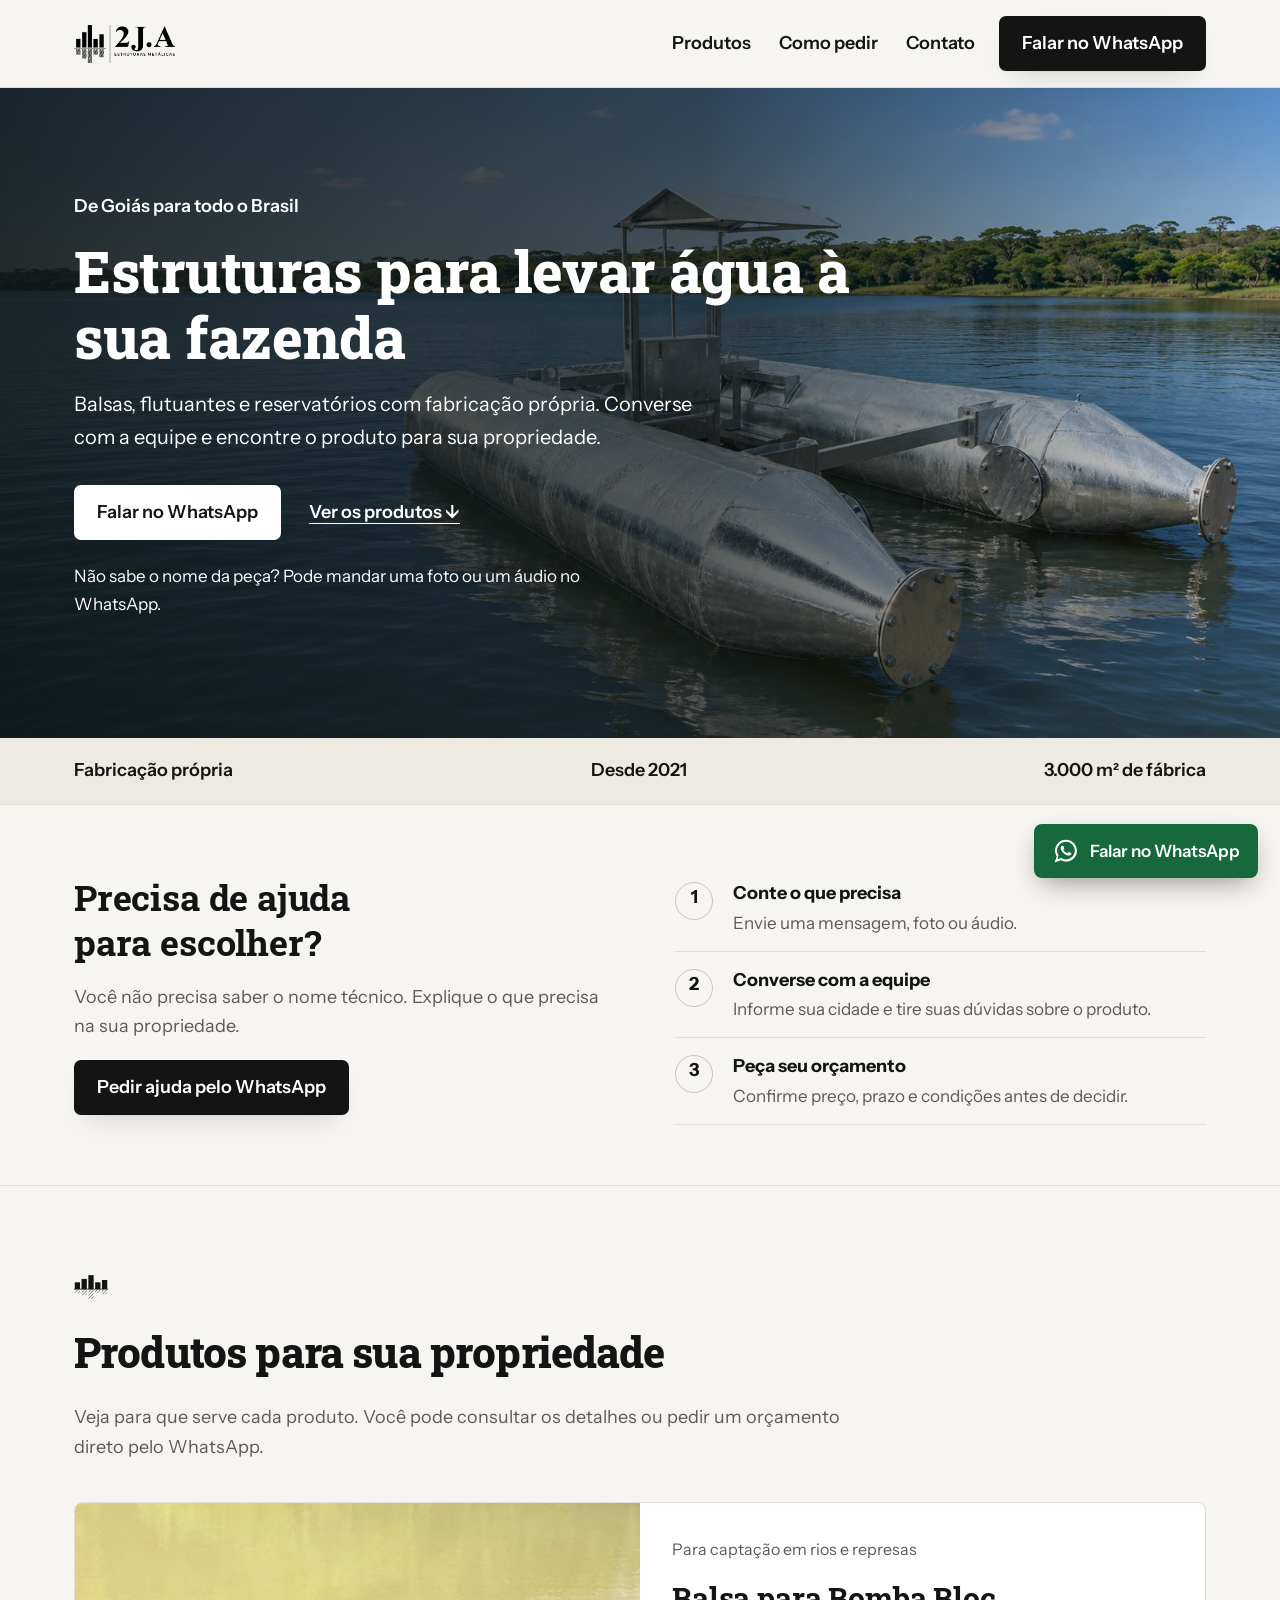
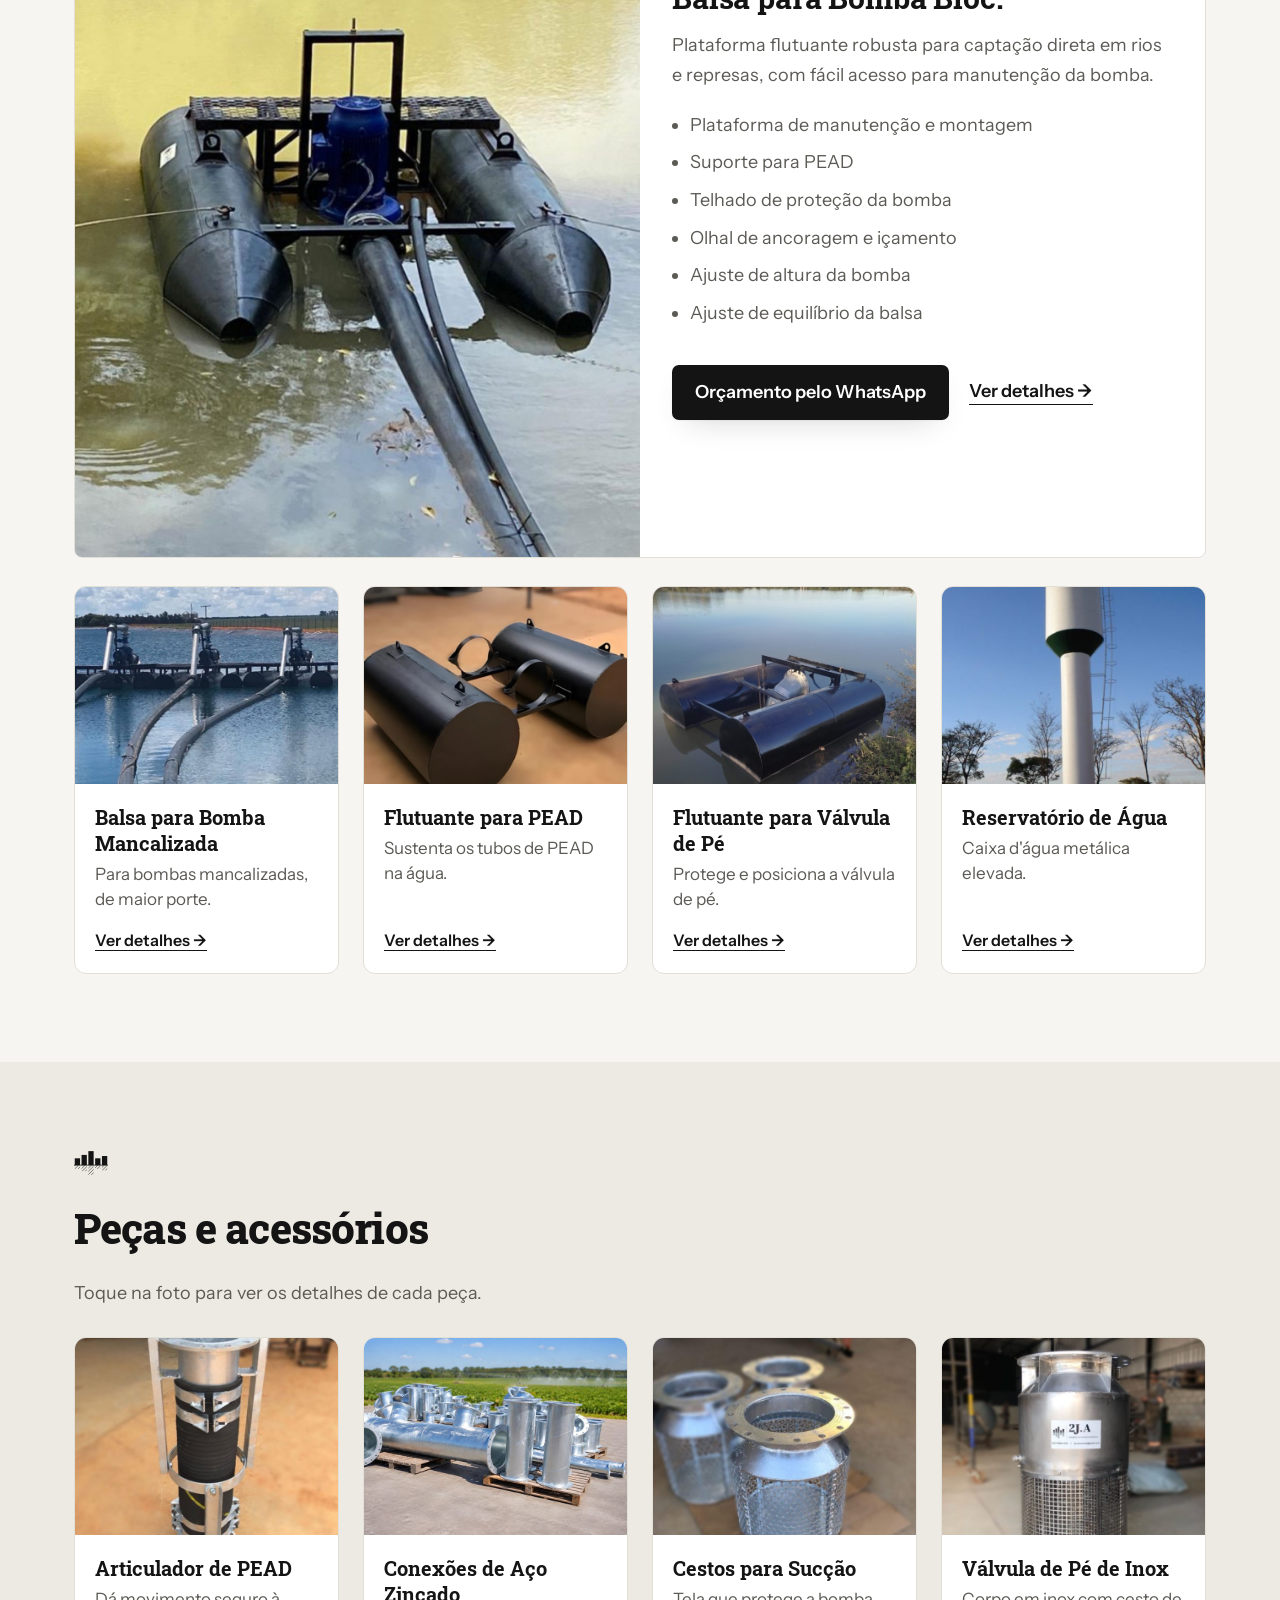
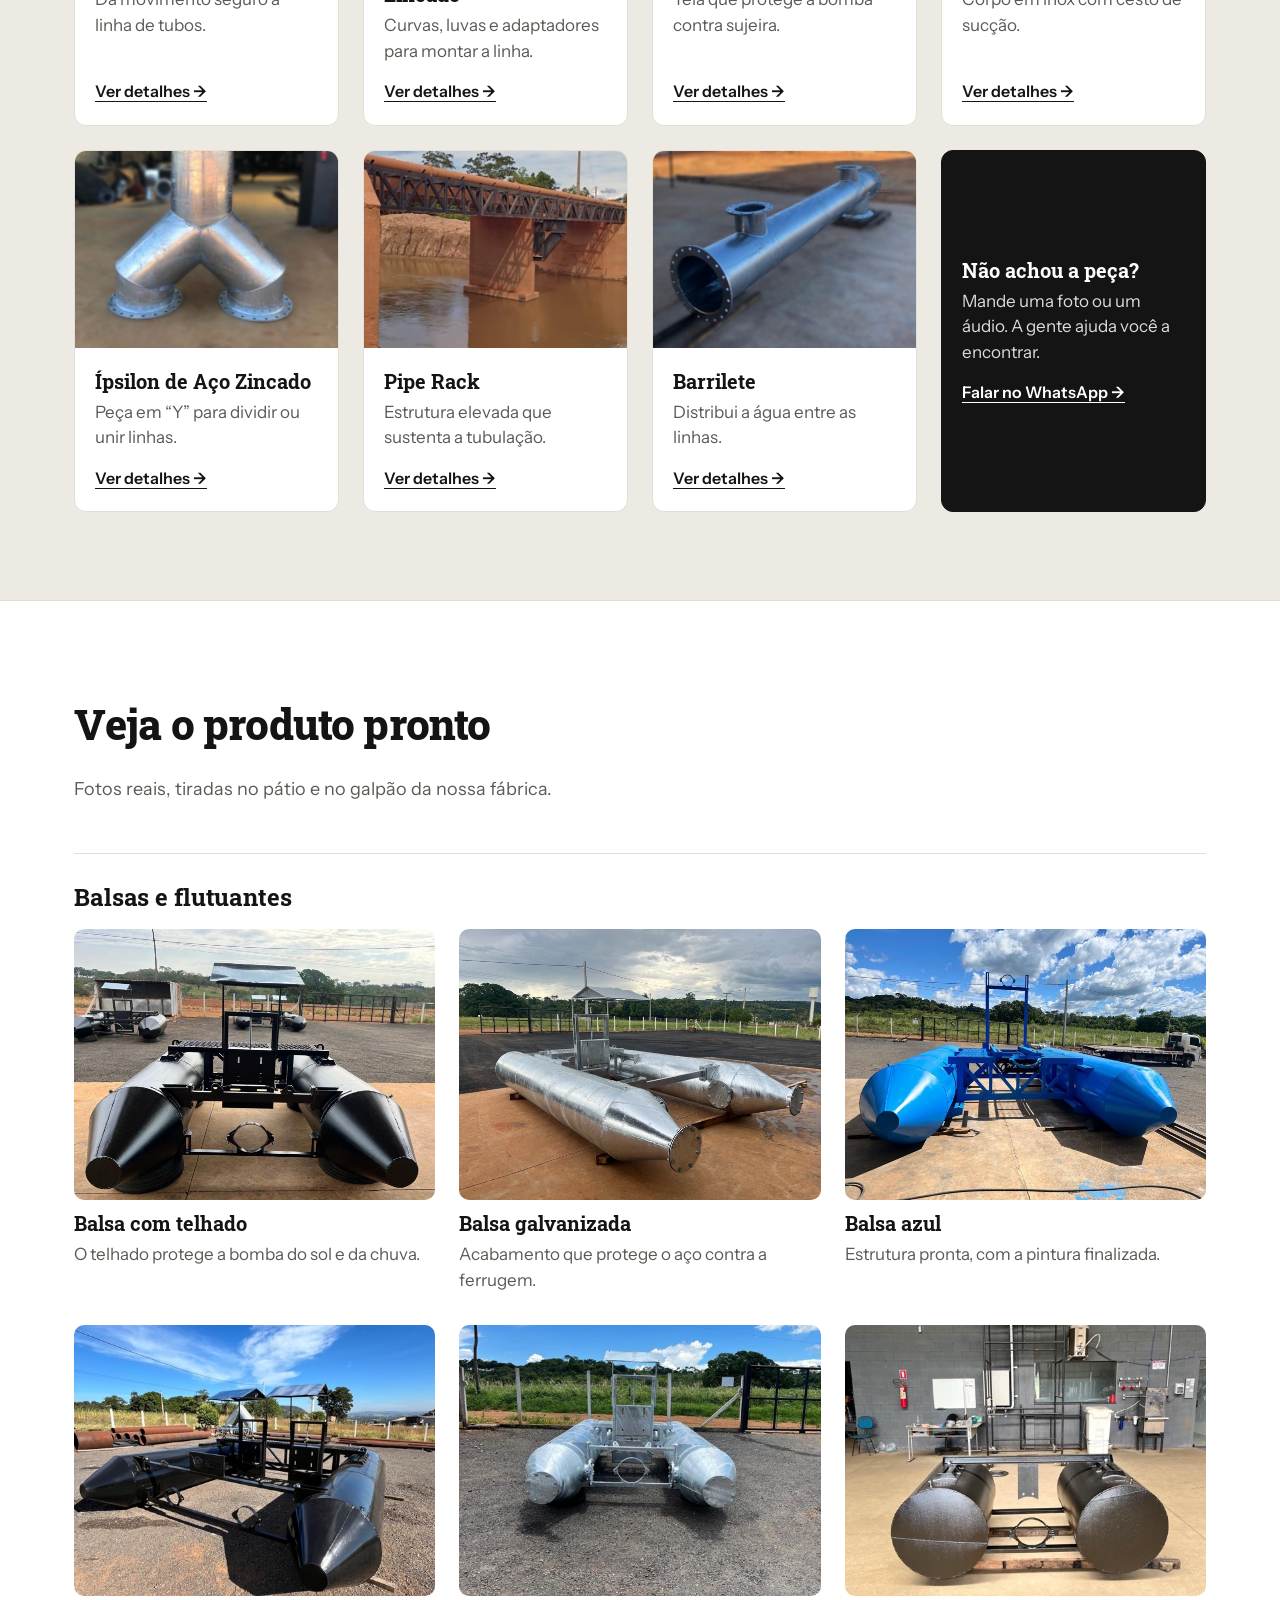
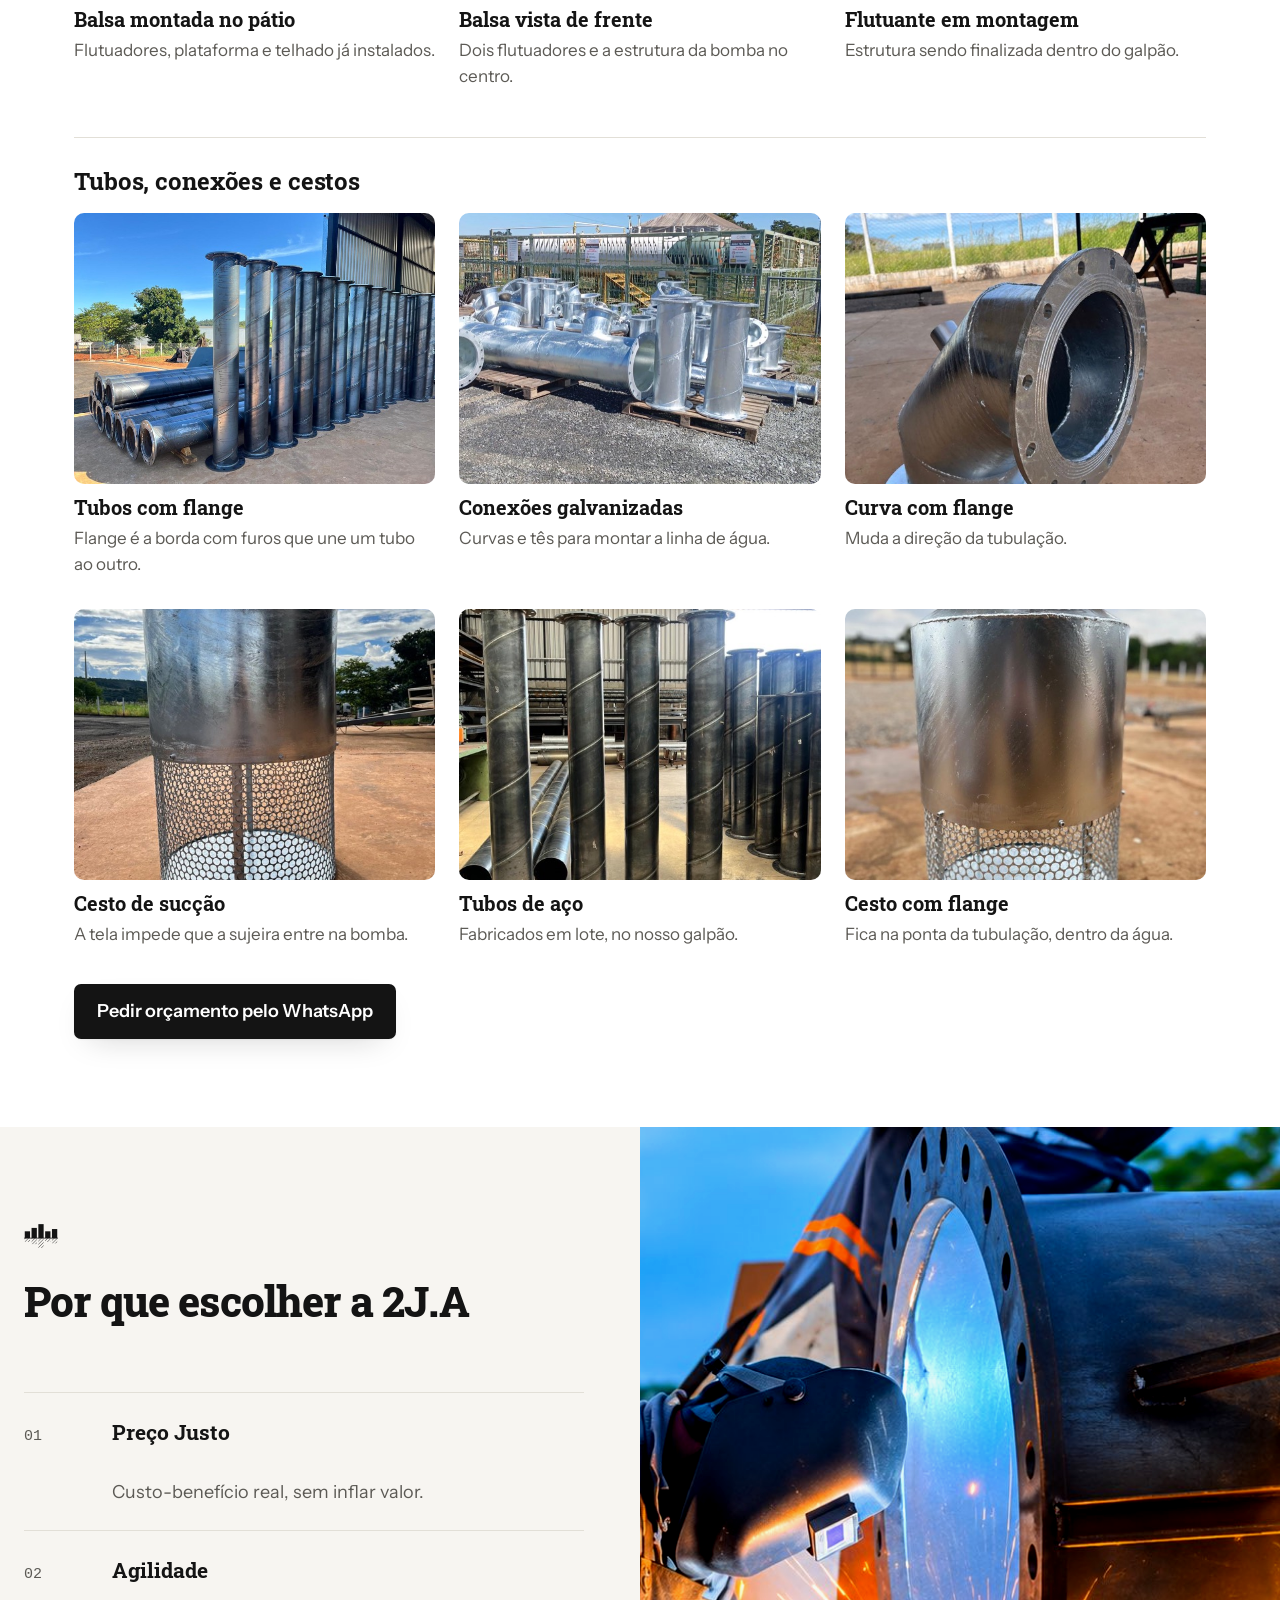
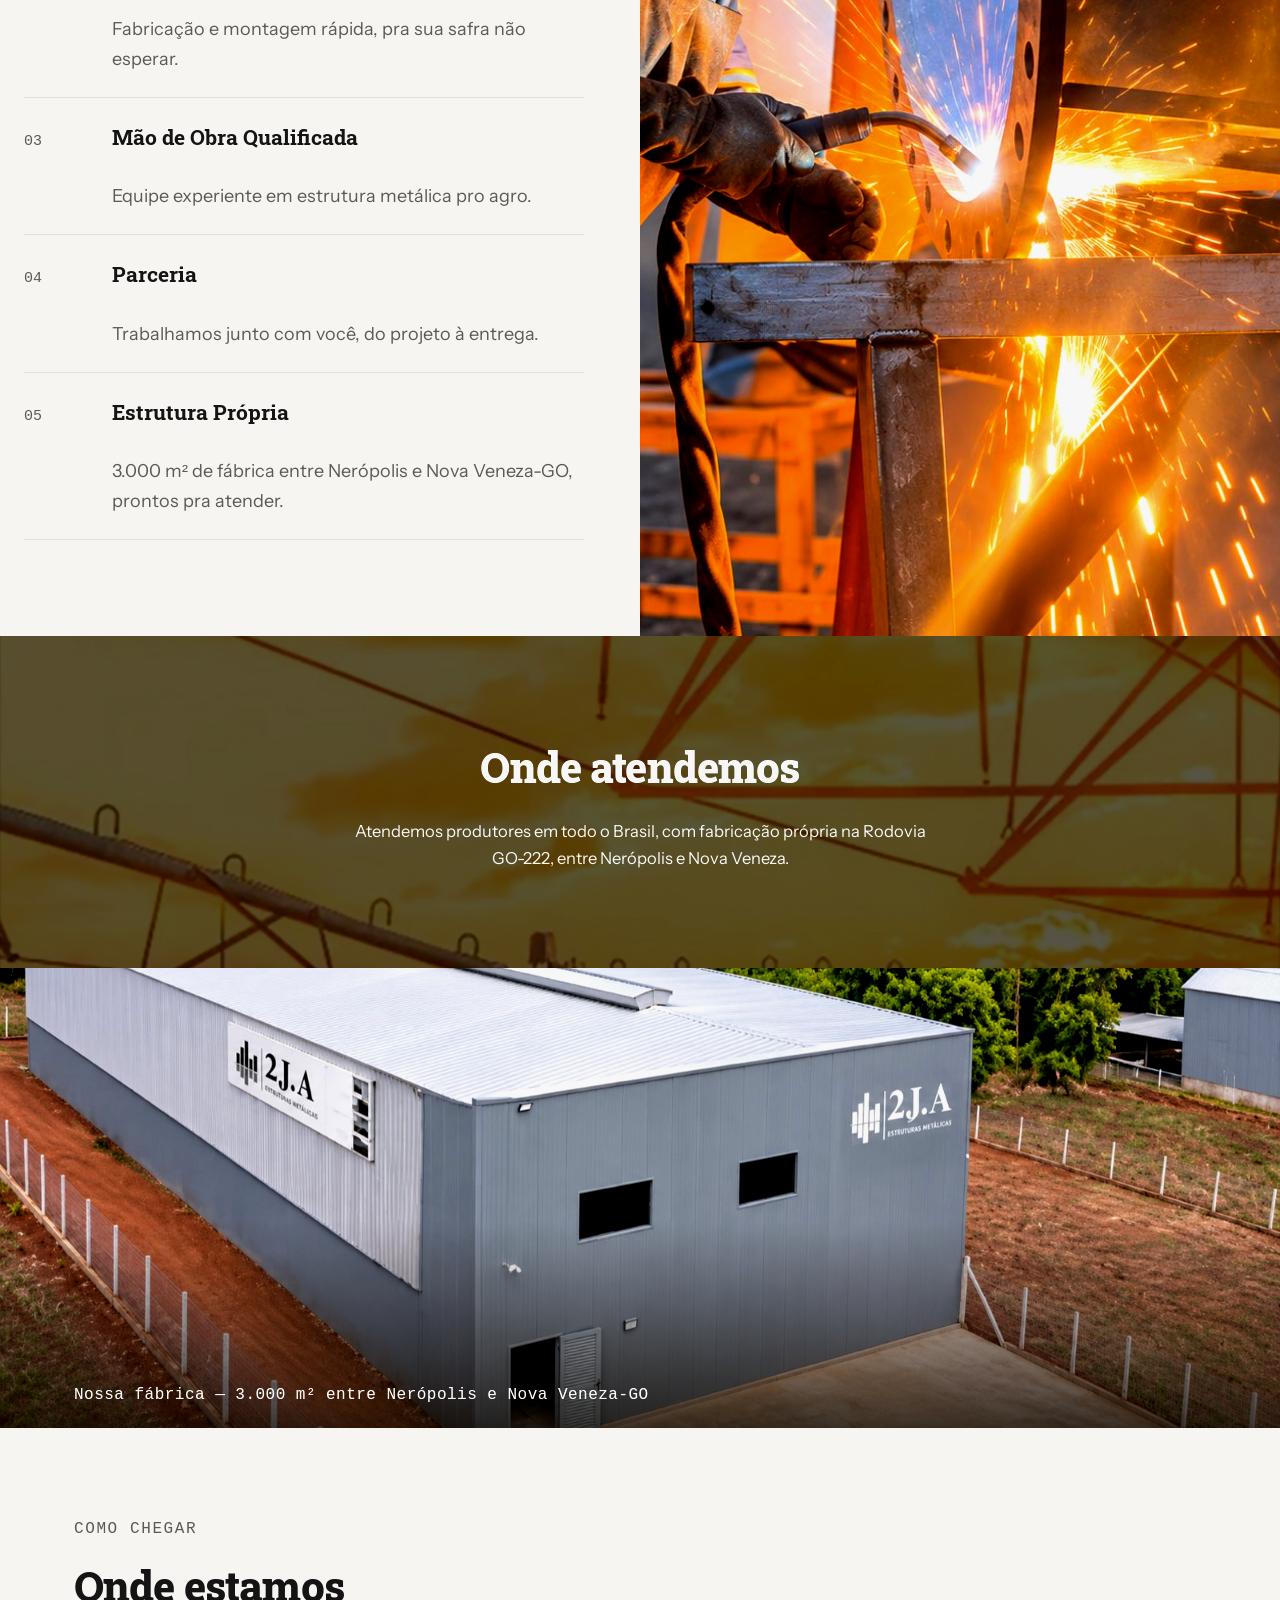
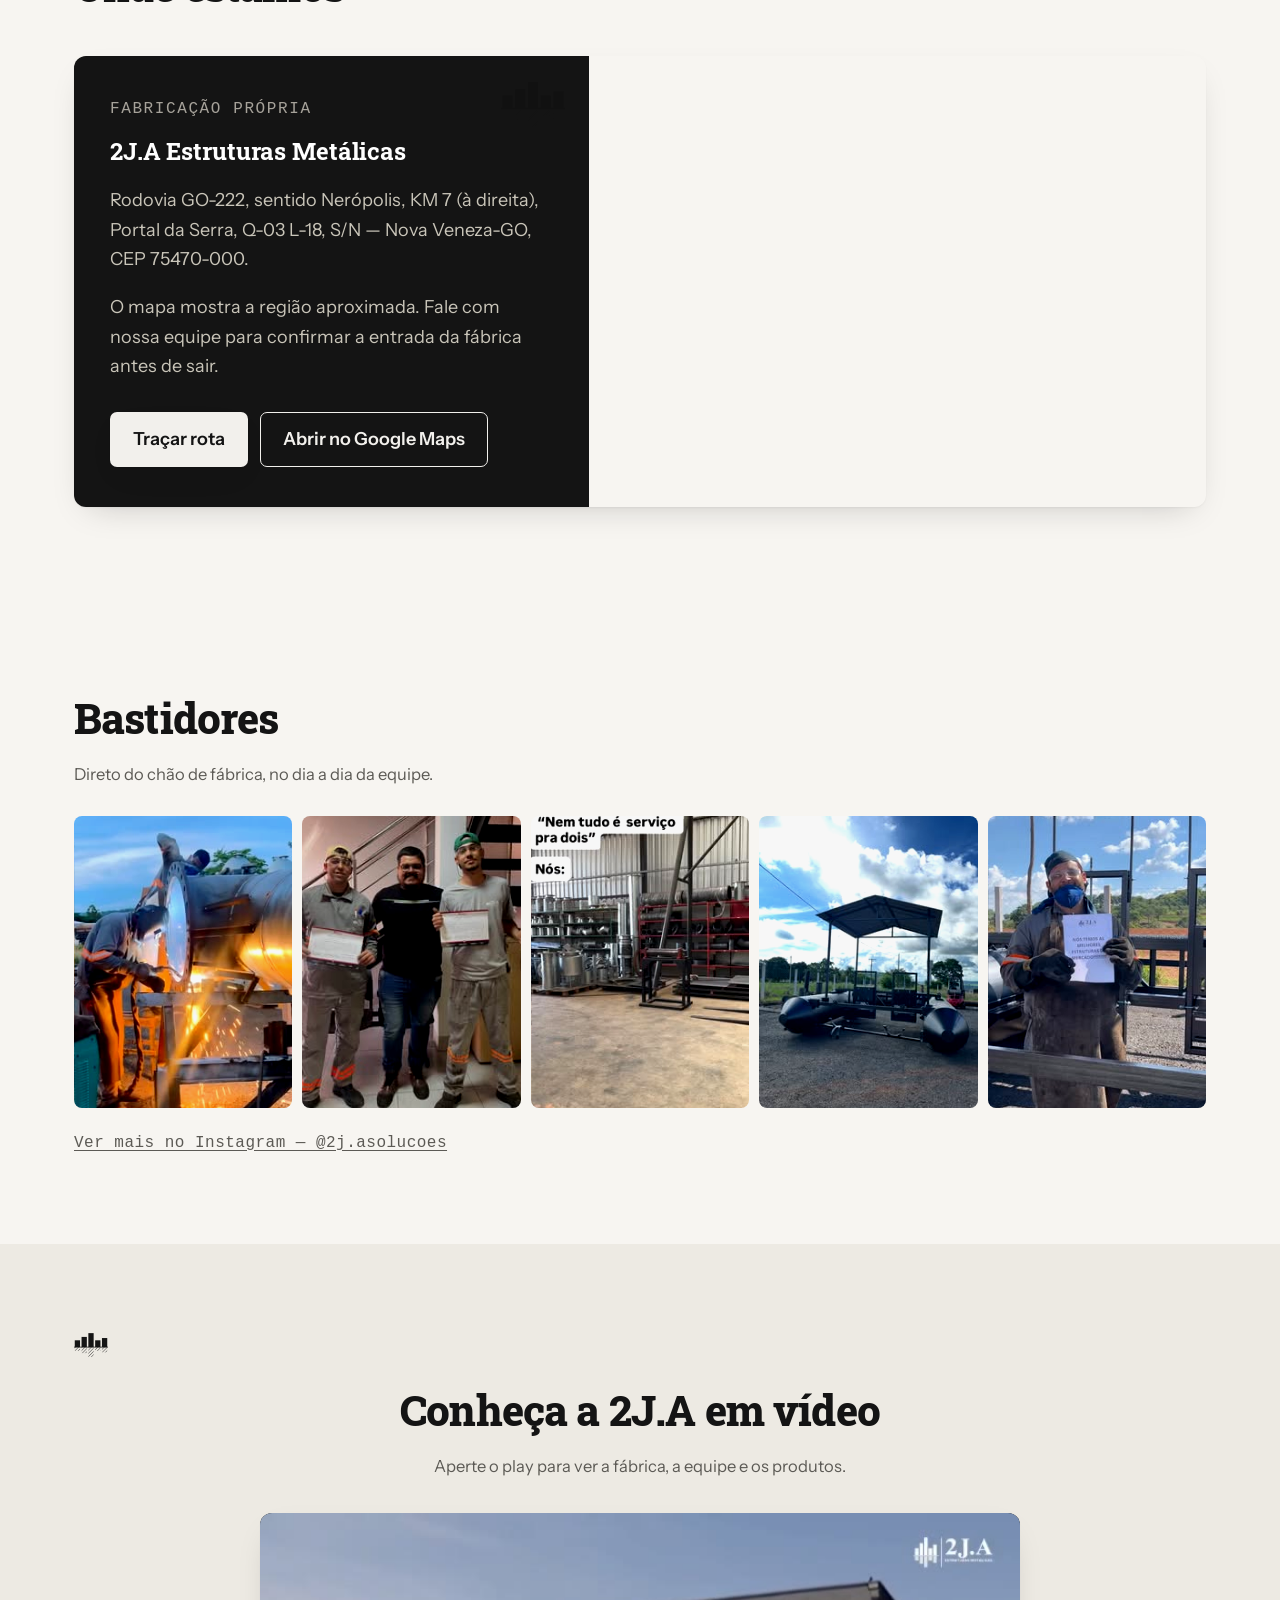
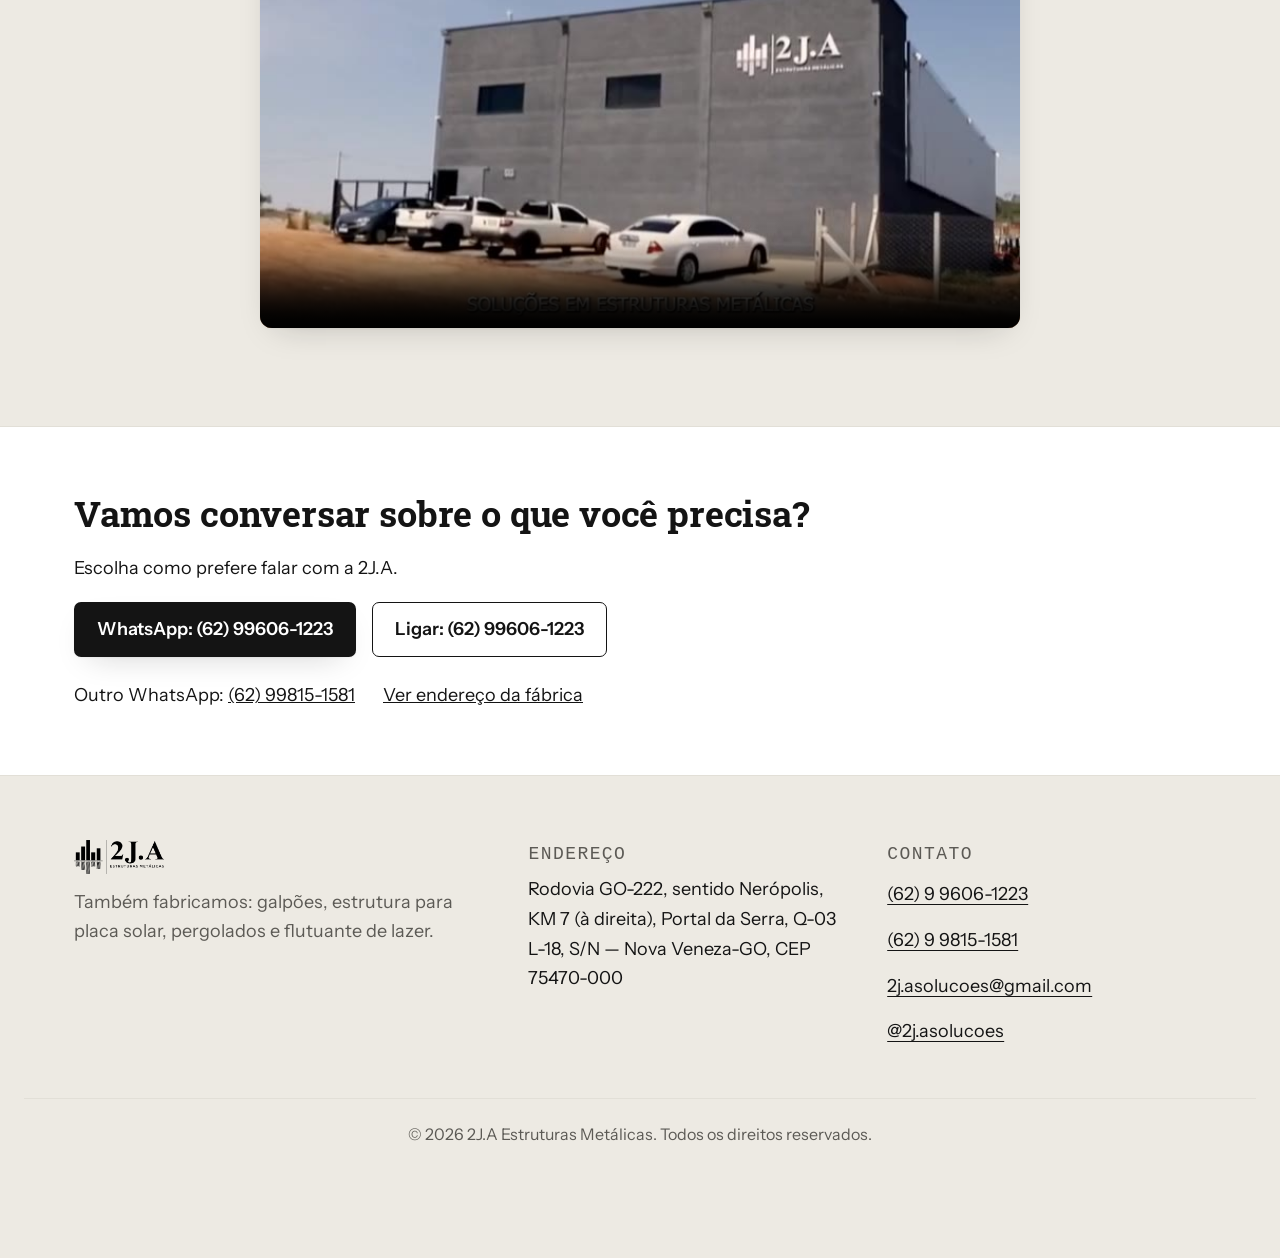
==== commit 4f9bfd09: "Use AI-retouched backgrounds on the hero, product galleries and factory photos Swap in treated photo" ====
--- a/index.html
+++ b/index.html
@@ -39,7 +39,7 @@
 <main id="topo">
 
   <!-- 1. HERO -->
-  <section class="hero" style="background-image:url('assets/img/hero-balsa-patio.jpg')">
+  <section class="hero" style="background-image:url('assets/img/ia/balsa-galvanizada-2.jpg')">
     <div class="hero-scrim"></div>
     <div class="wrap hero-inner">
       <p class="hero-kicker">De Goiás para todo o Brasil</p>
@@ -120,7 +120,7 @@
 
       <div class="tile-grid">
         <a class="tile" href="produtos/articulador-pead.html"><img src="assets/img/thumb/outros-articulador-pead.jpg" alt="" loading="lazy"><span class="tile-body"><span class="tile-name">Articulador de PEAD</span><span class="tile-desc">Dá movimento seguro à linha de tubos.</span><span class="tile-link">Ver detalhes →</span></span></a>
-        <a class="tile" href="produtos/conexoes-aco-zincado.html"><img src="assets/img/thumb/conexoes-lote.jpg" alt="" loading="lazy"><span class="tile-body"><span class="tile-name">Conexões de Aço Zincado</span><span class="tile-desc">Curvas, luvas e adaptadores para montar a linha.</span><span class="tile-link">Ver detalhes →</span></span></a>
+        <a class="tile" href="produtos/conexoes-aco-zincado.html"><img src="assets/img/ia/thumb/conexoes-lote.jpg" alt="" loading="lazy"><span class="tile-body"><span class="tile-name">Conexões de Aço Zincado</span><span class="tile-desc">Curvas, luvas e adaptadores para montar a linha.</span><span class="tile-link">Ver detalhes →</span></span></a>
         <a class="tile" href="produtos/cestos-succao.html"><img src="assets/img/thumb/outros-cestos-succao.jpg" alt="" loading="lazy"><span class="tile-body"><span class="tile-name">Cestos para Sucção</span><span class="tile-desc">Tela que protege a bomba contra sujeira.</span><span class="tile-link">Ver detalhes →</span></span></a>
         <a class="tile" href="produtos/valvula-pe-inox.html"><img src="assets/img/thumb/outros-valvula-inox.jpg" alt="" loading="lazy"><span class="tile-body"><span class="tile-name">Válvula de Pé de Inox</span><span class="tile-desc">Corpo em inox com cesto de sucção.</span><span class="tile-link">Ver detalhes →</span></span></a>
         <a class="tile" href="produtos/ipsilon-aco-zincado.html"><img src="assets/img/thumb/outros-ipsilon-zincado.jpg" alt="" loading="lazy"><span class="tile-body"><span class="tile-name">Ípsilon de Aço Zincado</span><span class="tile-desc">Peça em “Y” para dividir ou unir linhas.</span><span class="tile-link">Ver detalhes →</span></span></a>
@@ -205,7 +205,7 @@
           </li>
         </ol>
       </div>
-      <div class="dif-photo" style="background-image:url('assets/img/instagram/ig-solda.jpg')"></div>
+      <div class="dif-photo" style="background-image:url('assets/img/ia/ig-solda.jpg')"></div>
     </div>
   </section>
 
@@ -219,7 +219,7 @@
   </section>
 
   <!-- FABRICA -->
-  <div class="fabrica-band" style="background-image:url('assets/img/fabrica-aerea.jpg')">
+  <div class="fabrica-band" style="background-image:url('assets/img/ia/fabrica-aerea.jpg')">
     <div class="fabrica-caption">Nossa fábrica — 3.000 m² entre Nerópolis e Nova Veneza-GO</div>
   </div>
 
--- a/styles.css
+++ b/styles.css
@@ -733,5 +733,8 @@
 }
 
 /* Hero photo: keep the raft in frame under the text scrim. */
-.hero{background-position:center 70%;}
-@media(max-width:800px){.hero{background-position:60% center;}}
+.hero{background-position:center 60%;}
+@media(max-width:800px){.hero{background-position:82% center;}}
+.foto-nota{margin:8px 0 0;font-size:13px;line-height:1.4;color:var(--text-muted);}
+/* Factory band: taller on desktop so the whole building shows. */
+@media(min-width:801px){.fabrica-band{height:460px;}}
